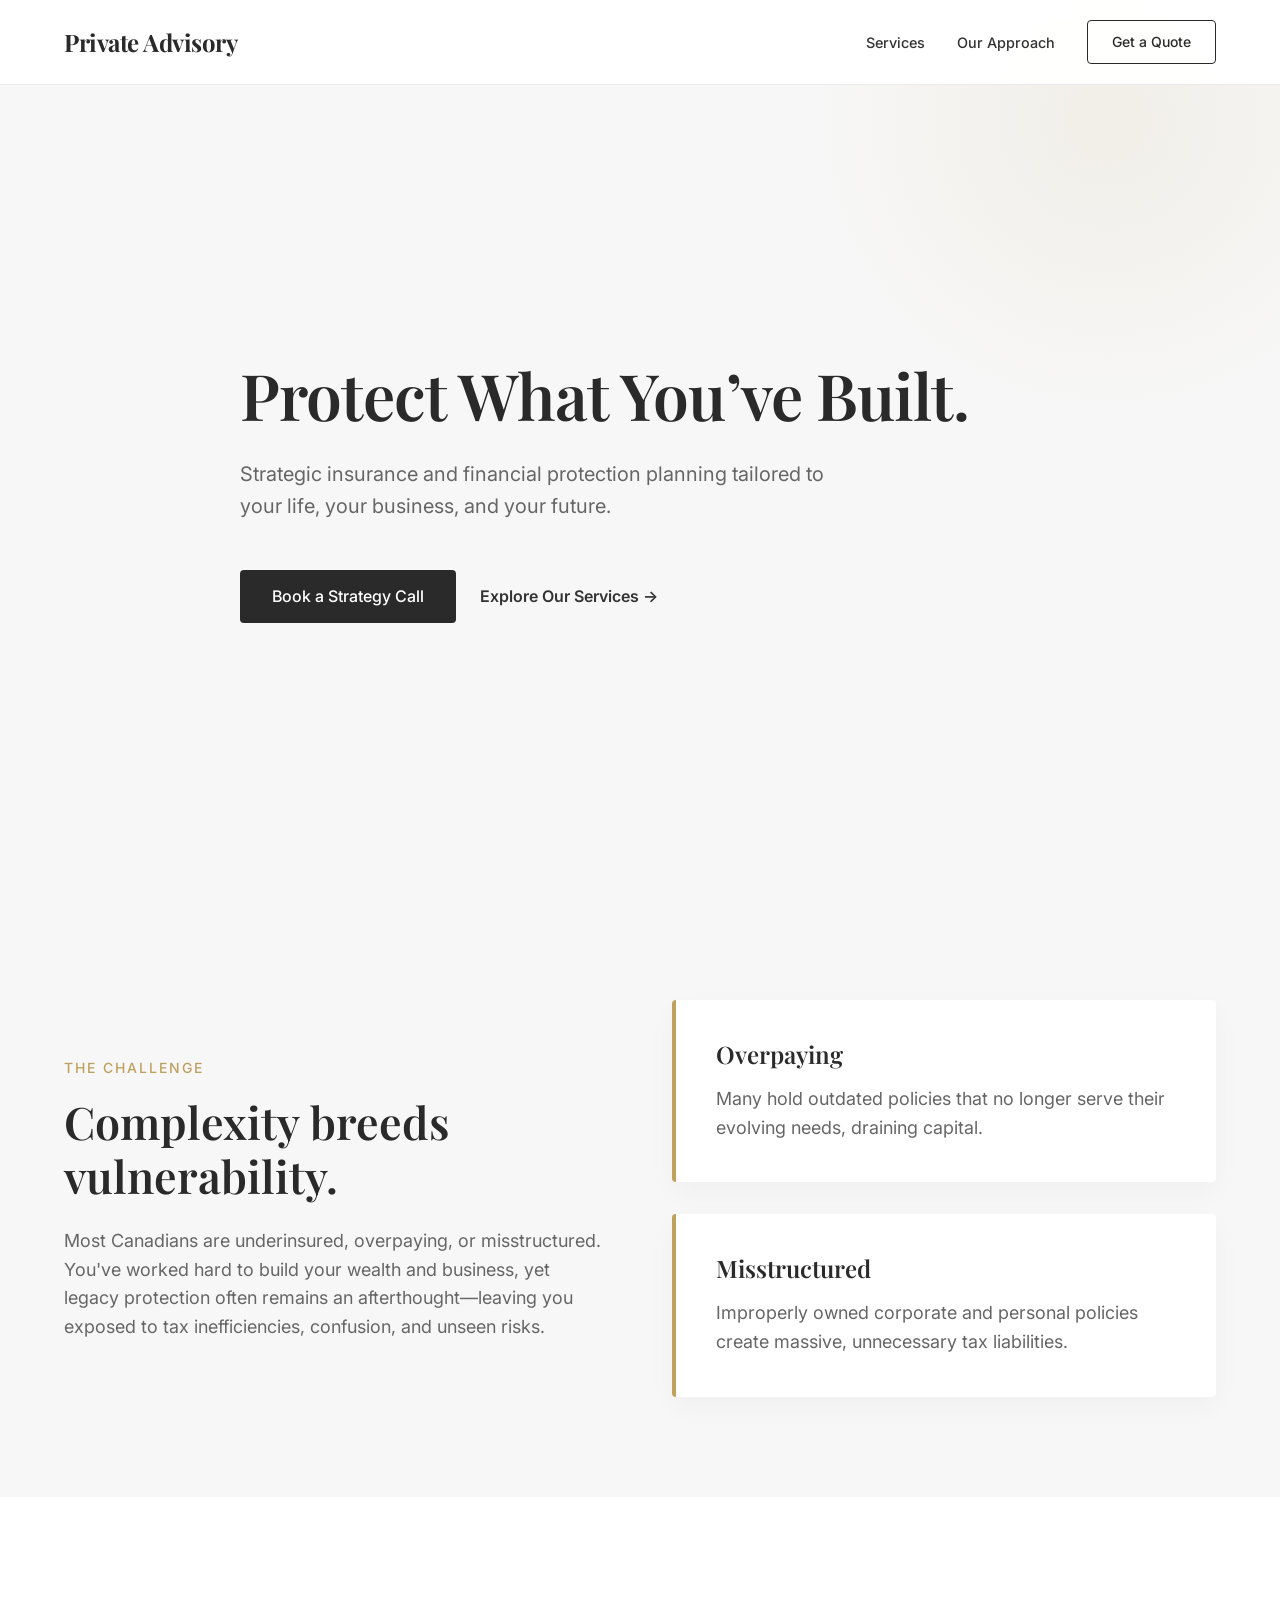
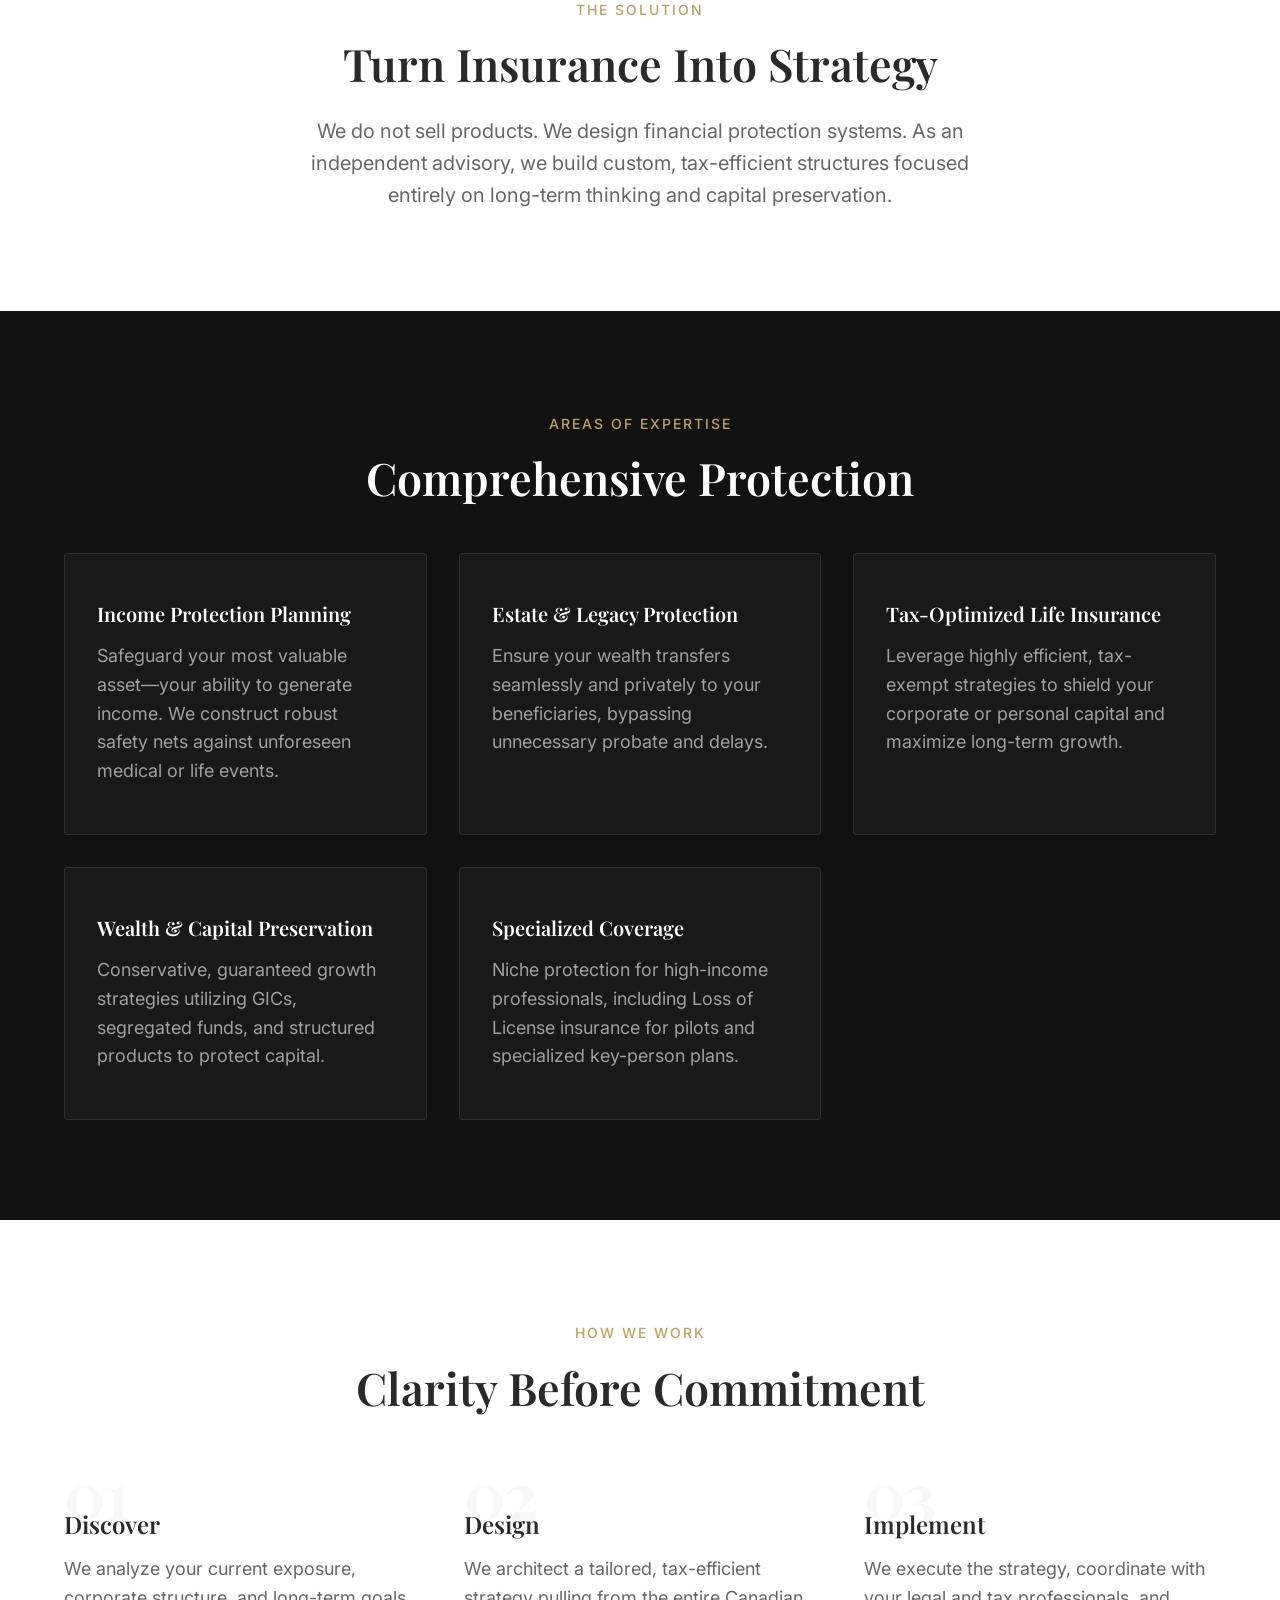
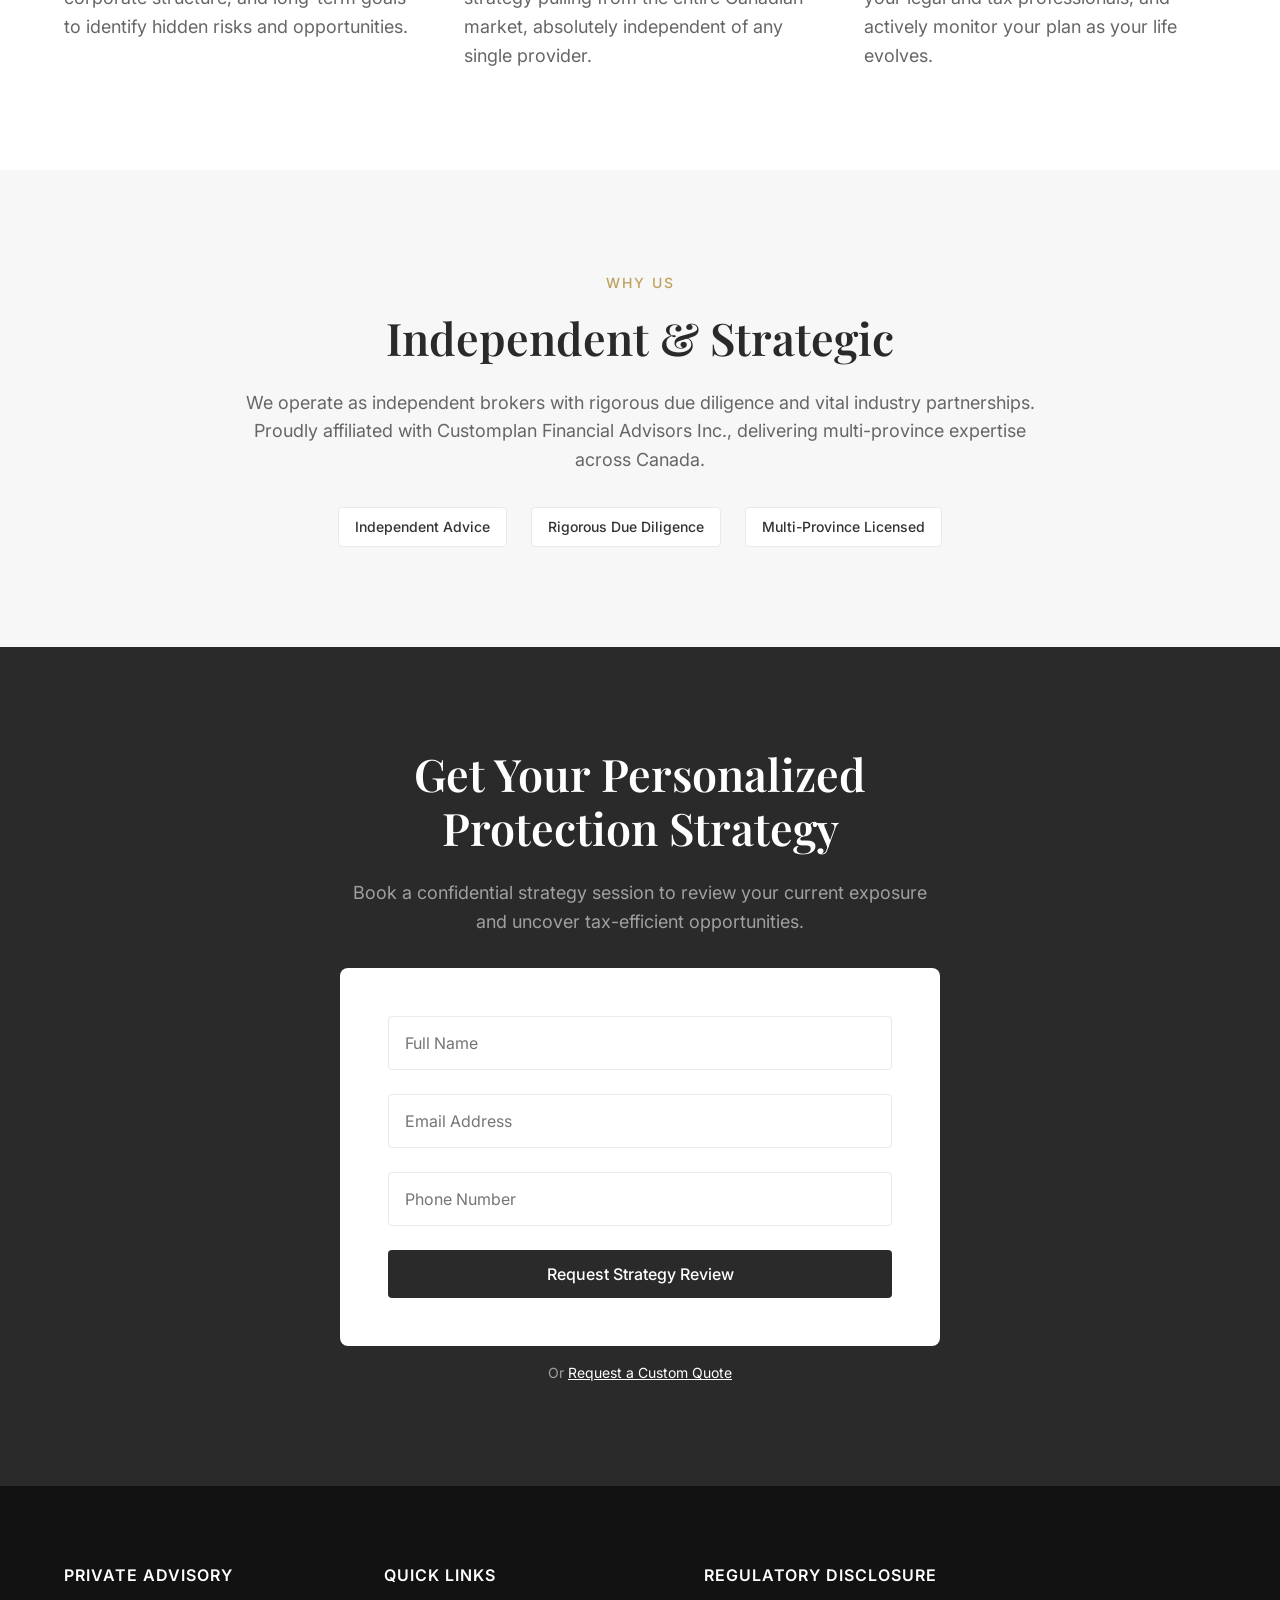
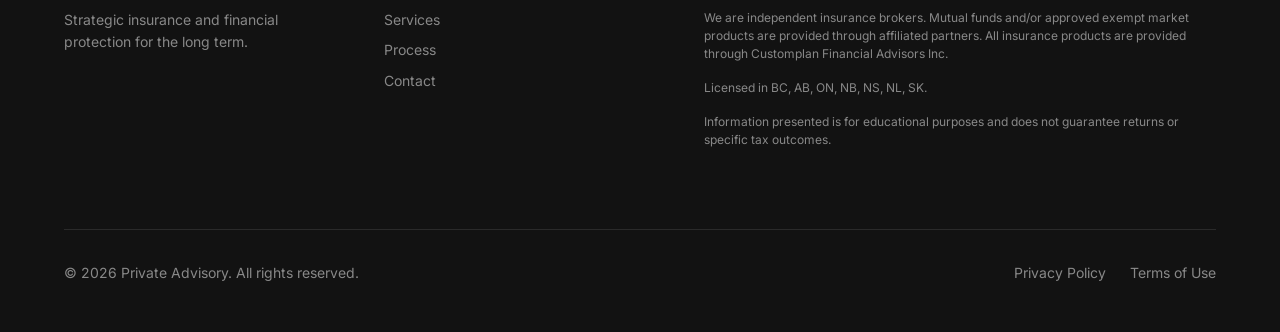
==== index.html @ 031b2511 "Initial commit" ====
<!DOCTYPE html>
<html lang="en">
<head>
    <meta charset="UTF-8">
    <meta name="viewport" content="width=device-width, initial-scale=1.0">
    <title>Strategic Wealth Protection | Protect What You've Built</title>
    <meta name="description" content="Strategic insurance and financial protection planning tailored to your life, your business, and your future in Canada.">
    <link rel="preconnect" href="https://fonts.googleapis.com">
    <link rel="preconnect" href="https://fonts.gstatic.com" crossorigin>
    <link href="https://fonts.googleapis.com/css2?family=Inter:wght@300;400;500;600&family=Playfair+Display:ital,wght@0,400;0,600;0,700;1,400&display=swap" rel="stylesheet">
    <link rel="stylesheet" href="css/style.css">
</head>
<body>
    <header class="navbar">
        <div class="container nav-content">
            <div class="logo">Private Advisory</div>
            <nav class="nav-links">
                <a href="#services">Services</a>
                <a href="#process">Our Approach</a>
                <a href="#contact" class="btn btn-outline btn-small">Get a Quote</a>
            </nav>
        </div>
    </header>

    <!-- 1. HERO SECTION -->
    <section class="hero">
        <div class="container hero-content">
            <h1 class="hero-title fade-up">Protect What You’ve Built.</h1>
            <p class="hero-subtitle fade-up delay-1">Strategic insurance and financial protection planning tailored to your life, your business, and your future.</p>
            <div class="hero-actions fade-up delay-2">
                <a href="#contact" class="btn btn-primary">Book a Strategy Call</a>
                <a href="#services" class="btn btn-text">Explore Our Services &rarr;</a>
            </div>
        </div>
        <div class="hero-overlay"></div>
    </section>

    <!-- 2. PROBLEM SECTION -->
    <section class="problem bg-light section-padding" id="problem">
        <div class="container">
            <div class="problem-grid">
                <div class="problem-text">
                    <span class="eyebrow">The Challenge</span>
                    <h2>Complexity breeds vulnerability.</h2>
                    <p>Most Canadians are underinsured, overpaying, or misstructured. You've worked hard to build your wealth and business, yet legacy protection often remains an afterthought—leaving you exposed to tax inefficiencies, confusion, and unseen risks.</p>
                </div>
                <div class="problem-stats fade-up">
                    <div class="stat-card">
                        <h3>Overpaying</h3>
                        <p>Many hold outdated policies that no longer serve their evolving needs, draining capital.</p>
                    </div>
                    <div class="stat-card">
                        <h3>Misstructured</h3>
                        <p>Improperly owned corporate and personal policies create massive, unnecessary tax liabilities.</p>
                    </div>
                </div>
            </div>
        </div>
    </section>

    <!-- 3. SOLUTION SECTION -->
    <section class="solution section-padding" id="solution">
        <div class="container text-center">
            <span class="eyebrow">The Solution</span>
            <h2 class="section-title">Turn Insurance Into Strategy</h2>
            <p class="section-desc mx-auto">We do not sell products. We design financial protection systems. As an independent advisory, we build custom, tax-efficient structures focused entirely on long-term thinking and capital preservation.</p>
        </div>
    </section>

    <!-- 4. SERVICES SECTION -->
    <section class="services bg-dark section-padding" id="services">
        <div class="container">
            <div class="text-center mb-5">
                <span class="eyebrow text-gold">Areas of Expertise</span>
                <h2 class="text-white">Comprehensive Protection</h2>
            </div>
            <div class="service-cards">
                <div class="card fade-up">
                    <h3>Income Protection Planning</h3>
                    <p>Safeguard your most valuable asset—your ability to generate income. We construct robust safety nets against unforeseen medical or life events.</p>
                </div>
                <div class="card fade-up delay-1">
                    <h3>Estate & Legacy Protection</h3>
                    <p>Ensure your wealth transfers seamlessly and privately to your beneficiaries, bypassing unnecessary probate and delays.</p>
                </div>
                <div class="card fade-up delay-2">
                    <h3>Tax-Optimized Life Insurance</h3>
                    <p>Leverage highly efficient, tax-exempt strategies to shield your corporate or personal capital and maximize long-term growth.</p>
                </div>
                <div class="card fade-up">
                    <h3>Wealth & Capital Preservation</h3>
                    <p>Conservative, guaranteed growth strategies utilizing GICs, segregated funds, and structured products to protect capital.</p>
                </div>
                <div class="card fade-up delay-1">
                    <h3>Specialized Coverage</h3>
                    <p>Niche protection for high-income professionals, including Loss of License insurance for pilots and specialized key-person plans.</p>
                </div>
            </div>
        </div>
    </section>

    <!-- 5. PROCESS SECTION -->
    <section class="process section-padding" id="process">
        <div class="container">
            <div class="text-center mb-5">
                <span class="eyebrow">How We Work</span>
                <h2>Clarity Before Commitment</h2>
            </div>
            <div class="process-steps">
                <div class="step">
                    <div class="step-num">01</div>
                    <h3>Discover</h3>
                    <p>We analyze your current exposure, corporate structure, and long-term goals to identify hidden risks and opportunities.</p>
                </div>
                <div class="step">
                    <div class="step-num">02</div>
                    <h3>Design</h3>
                    <p>We architect a tailored, tax-efficient strategy pulling from the entire Canadian market, absolutely independent of any single provider.</p>
                </div>
                <div class="step">
                    <div class="step-num">03</div>
                    <h3>Implement</h3>
                    <p>We execute the strategy, coordinate with your legal and tax professionals, and actively monitor your plan as your life evolves.</p>
                </div>
            </div>
        </div>
    </section>

    <!-- 6. TRUST SECTION -->
    <section class="trust bg-light section-padding">
        <div class="container text-center">
            <span class="eyebrow">Why Us</span>
            <h2>Independent & Strategic</h2>
            <p class="trust-desc mx-auto">We operate as independent brokers with rigorous due diligence and vital industry partnerships. Proudly affiliated with Customplan Financial Advisors Inc., delivering multi-province expertise across Canada.</p>
            <div class="trust-badges mt-4">
                <div class="badge">Independent Advice</div>
                <div class="badge">Rigorous Due Diligence</div>
                <div class="badge">Multi-Province Licensed</div>
            </div>
        </div>
    </section>

    <!-- 7. CTA SECTION -->
    <section class="cta section-padding" id="contact">
        <div class="container cta-container fade-up">
            <h2>Get Your Personalized Protection Strategy</h2>
            <p>Book a confidential strategy session to review your current exposure and uncover tax-efficient opportunities.</p>
            <form class="contact-form mt-4" onsubmit="event.preventDefault(); alert('Thank you for reaching out. We will connect with you shortly.');">
                <div class="form-group">
                    <input type="text" placeholder="Full Name" required>
                </div>
                <div class="form-group">
                    <input type="email" placeholder="Email Address" required>
                </div>
                <div class="form-group">
                    <input type="tel" placeholder="Phone Number" required>
                </div>
                <button type="submit" class="btn btn-primary btn-block">Request Strategy Review</button>
            </form>
            <p class="small text-center mt-3">Or <a href="#quote" style="color: white; text-decoration: underline;">Request a Custom Quote</a></p>
        </div>
    </section>

    <!-- 8. FOOTER -->
    <footer class="footer">
        <div class="container">
            <div class="footer-grid">
                <div class="footer-col">
                    <h4>Private Advisory</h4>
                    <p>Strategic insurance and financial protection for the long term.</p>
                </div>
                <div class="footer-col">
                    <h4>Quick Links</h4>
                    <a href="#services">Services</a>
                    <a href="#process">Process</a>
                    <a href="#contact">Contact</a>
                </div>
                <div class="footer-col compliance-col">
                    <h4>Regulatory Disclosure</h4>
                    <p>We are independent insurance brokers. Mutual funds and/or approved exempt market products are provided through affiliated partners. All insurance products are provided through Customplan Financial Advisors Inc.</p>
                    <p>Licensed in BC, AB, ON, NB, NS, NL, SK.</p>
                    <p>Information presented is for educational purposes and does not guarantee returns or specific tax outcomes.</p>
                </div>
            </div>
            <div class="footer-bottom">
                <p>&copy; 2026 Private Advisory. All rights reserved.</p>
                <div class="footer-links">
                    <a href="#">Privacy Policy</a>
                    <a href="#">Terms of Use</a>
                </div>
            </div>
        </div>
    </footer>

    <script src="js/script.js"></script>
</body>
</html>
---- css/style.css ----
/* CORE VARIABLES (PREMIUM NEUTRAL PALETTE) */
:root {
    --color-bg: #FFFFFF;
    --color-bg-light: #F7F7F7;
    --color-bg-dark: #121212;
    --color-text: #333333;
    --color-text-light: #666666;
    --color-white: #FFFFFF;
    
    /* Accents */
    --color-accent: #BFA15F; /* Subtle Gold */
    --color-accent-dark: #9c8046;
    --color-charcoal: #2A2A2A;
    
    /* Typography */
    --font-heading: 'Playfair Display', serif;
    --font-body: 'Inter', sans-serif;
    
    /* Spacing & Utilities */
    --section-padding: 100px 0;
    --transition: all 0.4s cubic-bezier(0.25, 1, 0.5, 1);
}

* {
    margin: 0;
    padding: 0;
    box-sizing: border-box;
}

html {
    scroll-behavior: smooth;
}

body {
    font-family: var(--font-body);
    color: var(--color-text);
    background-color: var(--color-bg);
    line-height: 1.6;
    -webkit-font-smoothing: antialiased;
}

/* TYPOGRAPHY */
h1, h2, h3, h4 {
    font-family: var(--font-heading);
    color: var(--color-charcoal);
    font-weight: 600;
    line-height: 1.2;
}

h1 { font-size: 4rem; }
h2 { font-size: 2.8rem; margin-bottom: 1.5rem; }
h3 { font-size: 1.5rem; margin-bottom: 1rem; }
p { font-size: 1.125rem; color: var(--color-text-light); }

.eyebrow {
    display: inline-block;
    font-family: var(--font-body);
    font-size: 0.875rem;
    text-transform: uppercase;
    letter-spacing: 2px;
    font-weight: 500;
    color: var(--color-accent);
    margin-bottom: 1rem;
}

.text-center { text-align: center; }
.mx-auto { margin-left: auto; margin-right: auto; }
.mb-5 { margin-bottom: 3rem; }
.mt-4 { margin-top: 2rem; }
.mt-3 { margin-top: 1rem; }
.text-gold { color: var(--color-accent) !important; }
.text-white { color: var(--color-white) !important; }
.small { font-size: 0.875rem; }

/* LAYOUT */
.container {
    width: 90%;
    max-width: 1200px;
    margin: 0 auto;
}

.section-padding {
    padding: var(--section-padding);
}

.bg-light { background-color: var(--color-bg-light); }
.bg-dark { background-color: var(--color-bg-dark); }
.bg-dark p { color: #A0A0A0; }

/* BUTTONS */
.btn {
    display: inline-block;
    padding: 14px 32px;
    font-family: var(--font-body);
    font-weight: 500;
    font-size: 1rem;
    text-decoration: none;
    transition: var(--transition);
    cursor: pointer;
    border: none;
    border-radius: 4px;
}

.btn-primary {
    background-color: var(--color-charcoal);
    color: var(--color-white);
}

.btn-primary:hover {
    background-color: var(--color-accent);
    color: var(--color-white);
    transform: translateY(-2px);
    box-shadow: 0 10px 20px rgba(0,0,0,0.1);
}

.btn-outline {
    border: 1px solid var(--color-charcoal);
    color: var(--color-charcoal);
    background: transparent;
}

.btn-outline:hover {
    background: var(--color-charcoal);
    color: var(--color-white);
}

.btn-small {
    padding: 10px 24px;
    font-size: 0.875rem;
}

.btn-text {
    background: transparent;
    color: var(--color-text);
    padding: 14px 0;
    font-weight: 600;
}

.btn-text:hover {
    color: var(--color-accent);
}

.btn-block {
    display: block;
    width: 100%;
}

/* NAVBAR */
.navbar {
    position: fixed;
    top: 0;
    width: 100%;
    background: rgba(255, 255, 255, 0.95);
    backdrop-filter: blur(10px);
    padding: 20px 0;
    z-index: 1000;
    border-bottom: 1px solid #EAEAEA;
    transition: var(--transition);
}

.nav-content {
    display: flex;
    justify-content: space-between;
    align-items: center;
}

.logo {
    font-family: var(--font-heading);
    font-size: 1.5rem;
    font-weight: 700;
    color: var(--color-charcoal);
    letter-spacing: -0.5px;
}

.nav-links {
    display: flex;
    align-items: center;
    gap: 2rem;
}

.nav-links a:not(.btn) {
    text-decoration: none;
    color: var(--color-text);
    font-weight: 500;
    font-size: 0.9rem;
    transition: color 0.3s;
}

.nav-links a:not(.btn):hover {
    color: var(--color-accent);
}

/* HERO */
.hero {
    min-height: 100vh;
    display: flex;
    align-items: center;
    background-color: var(--color-bg-light);
    position: relative;
    padding-top: 80px;
    overflow: hidden;
}

.hero-content {
    position: relative;
    z-index: 2;
    max-width: 800px;
}

.hero-title {
    margin-bottom: 1.5rem;
    letter-spacing: -1px;
}

.hero-subtitle {
    font-size: 1.25rem;
    margin-bottom: 3rem;
    max-width: 600px;
}

.hero-actions {
    display: flex;
    gap: 1.5rem;
    align-items: center;
}

.hero::after {
    content: '';
    position: absolute;
    top: -20%;
    right: -10%;
    width: 600px;
    height: 600px;
    background: radial-gradient(circle, rgba(191,161,95,0.1) 0%, rgba(255,255,255,0) 70%);
    border-radius: 50%;
    z-index: 1;
}

/* PROBLEM */
.problem-grid {
    display: grid;
    grid-template-columns: 1fr 1fr;
    gap: 4rem;
    align-items: center;
}

.stat-card {
    background: var(--color-white);
    padding: 2.5rem;
    border-radius: 4px;
    margin-bottom: 2rem;
    box-shadow: 0 10px 30px rgba(0,0,0,0.03);
    border-left: 4px solid var(--color-accent);
}

.stat-card:last-child { margin-bottom: 0; }

/* SOLUTION */
.section-desc {
    font-size: 1.25rem;
    max-width: 700px;
}

/* SERVICES */
.service-cards {
    display: grid;
    grid-template-columns: repeat(auto-fit, minmax(300px, 1fr));
    gap: 2rem;
}

.card {
    background: rgba(255, 255, 255, 0.03);
    border: 1px solid rgba(255, 255, 255, 0.1);
    padding: 3rem 2rem;
    border-radius: 4px;
    transition: var(--transition);
}

.card:hover {
    transform: translateY(-5px);
    background: rgba(255, 255, 255, 0.05);
    border-color: var(--color-accent);
}

.card h3 {
    color: var(--color-white);
    font-size: 1.25rem;
}

/* PROCESS */
.process-steps {
    display: grid;
    grid-template-columns: repeat(3, 1fr);
    gap: 3rem;
}

.step-num {
    font-family: var(--font-heading);
    font-size: 4rem;
    color: var(--color-bg-light);
    line-height: 1;
    margin-bottom: 1rem;
    font-weight: 700;
}

.step h3 {
    margin-top: -2rem;
    position: relative;
    z-index: 2;
}

/* TRUST */
.trust-desc {
    max-width: 800px;
}
.trust-badges {
    display: flex;
    justify-content: center;
    gap: 1.5rem;
    flex-wrap: wrap;
}
.badge {
    padding: 8px 16px;
    background: var(--color-white);
    border: 1px solid #EAEAEA;
    border-radius: 4px;
    font-size: 0.875rem;
    font-weight: 500;
}

/* CTA */
.cta {
    background-color: var(--color-charcoal);
    color: var(--color-white);
}

.cta-container {
    max-width: 600px;
    text-align: center;
}

.cta h2 { color: var(--color-white); }
.cta p { color: #A0A0A0; }

.contact-form {
    background: var(--color-white);
    padding: 3rem;
    border-radius: 8px;
    text-align: left;
}

.form-group {
    margin-bottom: 1.5rem;
}

.form-group input {
    width: 100%;
    padding: 16px;
    border: 1px solid #EAEAEA;
    border-radius: 4px;
    font-family: var(--font-body);
    font-size: 1rem;
    transition: var(--transition);
}

.form-group input:focus {
    outline: none;
    border-color: var(--color-accent);
}

/* FOOTER */
.footer {
    background-color: var(--color-bg-dark);
    padding: 80px 0 40px;
    color: var(--color-white);
    border-top: 1px solid rgba(255,255,255,0.1);
}

.footer-grid {
    display: grid;
    grid-template-columns: 1fr 1fr 2fr;
    gap: 4rem;
    margin-bottom: 4rem;
}

.footer h4 {
    color: var(--color-white);
    font-family: var(--font-body);
    font-size: 1rem;
    margin-bottom: 1.5rem;
    letter-spacing: 1px;
    text-transform: uppercase;
}

.footer p, .footer a {
    color: #888;
    font-size: 0.875rem;
    text-decoration: none;
    display: block;
    margin-bottom: 0.5rem;
}

.footer a:hover {
    color: var(--color-accent);
}

.compliance-col p {
    font-size: 0.75rem;
    line-height: 1.5;
    margin-bottom: 1rem;
}

.footer-bottom {
    display: flex;
    justify-content: space-between;
    align-items: center;
    border-top: 1px solid rgba(255,255,255,0.1);
    padding-top: 2rem;
}

.footer-links {
    display: flex;
    gap: 1.5rem;
}

/* ANIMATIONS */
.fade-up {
    opacity: 0;
    transform: translateY(30px);
    transition: opacity 0.8s ease, transform 0.8s ease;
}

.fade-up.visible {
    opacity: 1;
    transform: translateY(0);
}

.delay-1 { transition-delay: 0.2s; }
.delay-2 { transition-delay: 0.4s; }

/* RESPONSIVE */
@media (max-width: 900px) {
    h1 { font-size: 3rem; }
    h2 { font-size: 2.2rem; }
    .problem-grid, .process-steps { grid-template-columns: 1fr; gap: 2rem; }
    .footer-grid { grid-template-columns: 1fr; gap: 2rem; }
    .hero-actions { flex-direction: column; width: 100%; }
    .hero-actions .btn { width: 100%; text-align: center; }
}

@media (max-width: 600px) {
    .nav-links { display: none; }
    .contact-form { padding: 1.5rem; }
    .footer-bottom { flex-direction: column; gap: 1rem; text-align: center; }
}
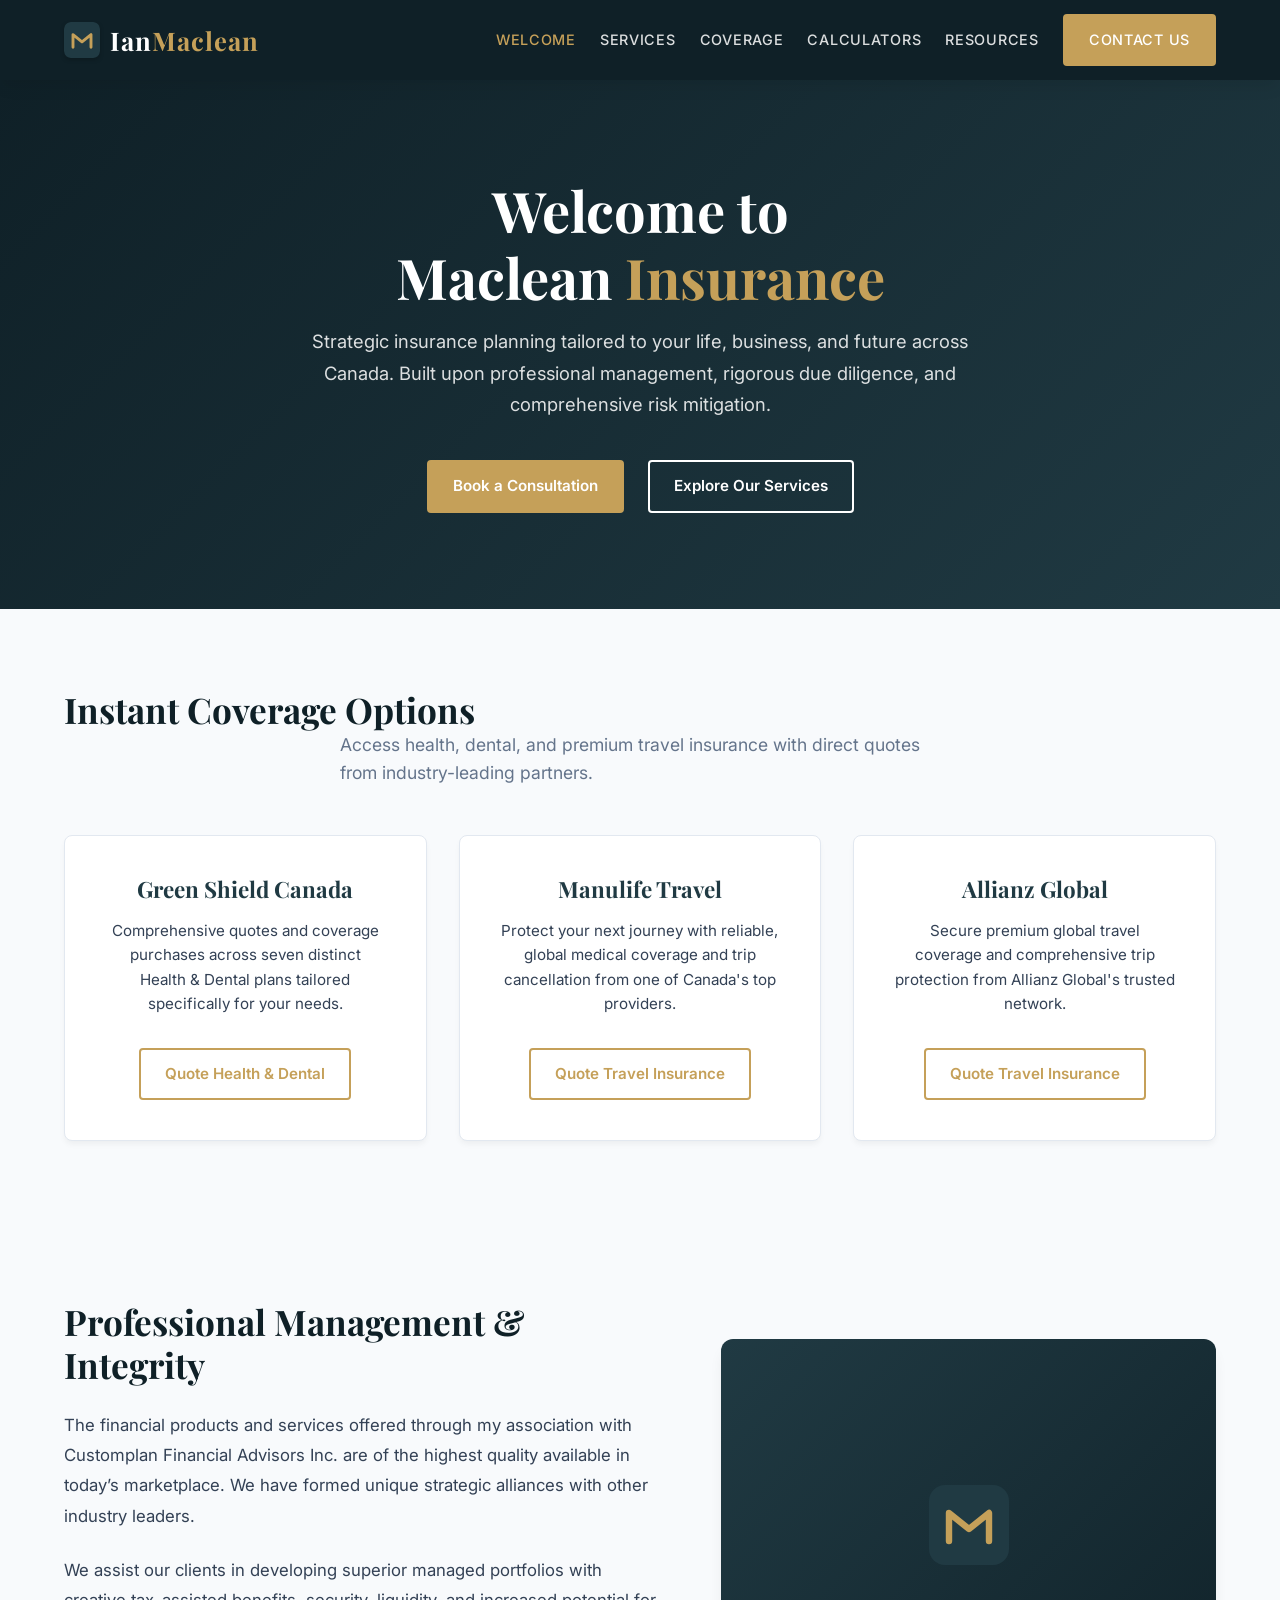
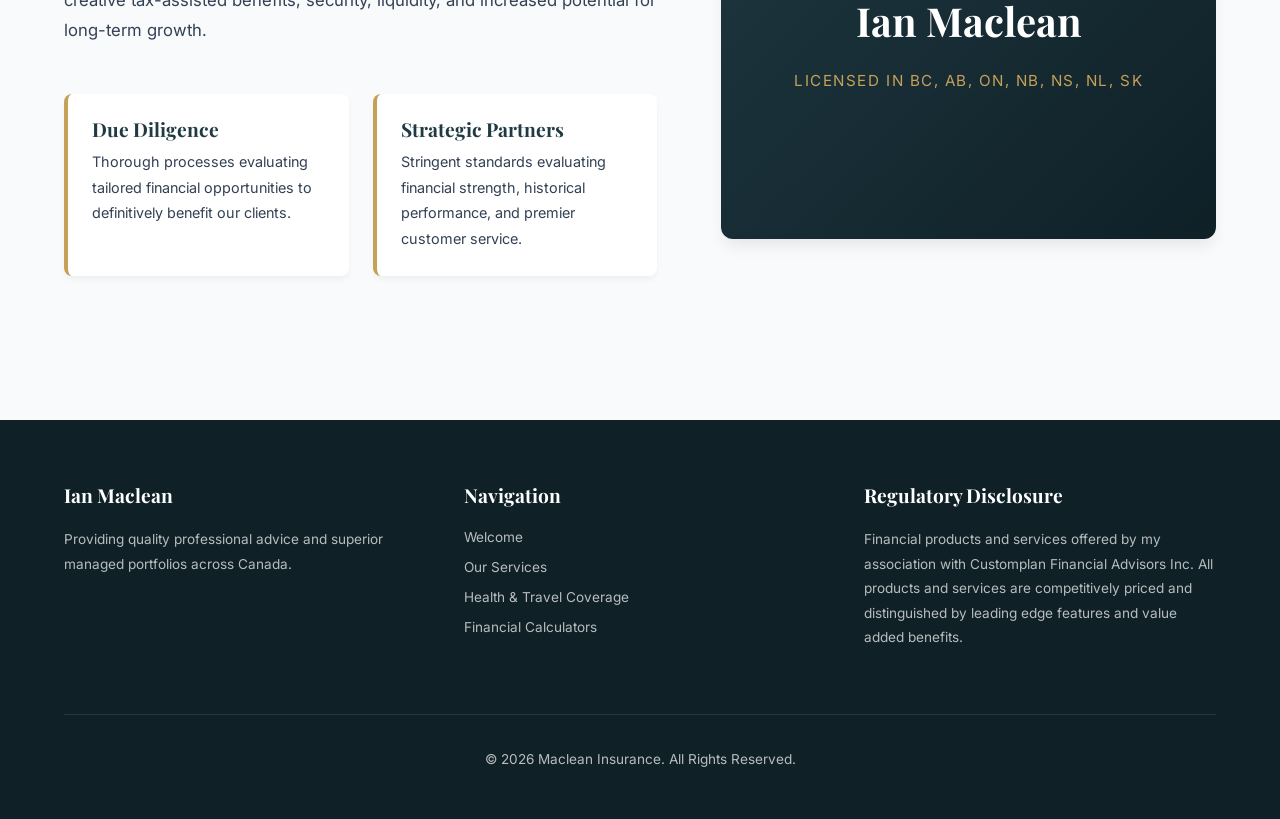
==== commit e730b9b3: "Add professional logo, restructure home page to be welcoming, and feature coverage links" ====
--- a/index.html
+++ b/index.html
@@ -3,195 +3,127 @@
 <head>
     <meta charset="UTF-8">
     <meta name="viewport" content="width=device-width, initial-scale=1.0">
-    <title>Strategic Wealth Protection | Protect What You've Built</title>
-    <meta name="description" content="Strategic insurance and financial protection planning tailored to your life, your business, and your future in Canada.">
-    <link rel="preconnect" href="https://fonts.googleapis.com">
-    <link rel="preconnect" href="https://fonts.gstatic.com" crossorigin>
-    <link href="https://fonts.googleapis.com/css2?family=Inter:wght@300;400;500;600&family=Playfair+Display:ital,wght@0,400;0,600;0,700;1,400&display=swap" rel="stylesheet">
+    <title>Maclean Insurance | Welcome</title>
+    <link href="https://fonts.googleapis.com/css2?family=Inter:wght@300;400;500;600;700&family=Playfair+Display:ital,wght@0,400;0,600;0,700&display=swap" rel="stylesheet">
     <link rel="stylesheet" href="css/style.css">
+    <link rel="stylesheet" href="css/about.css">
 </head>
 <body>
+    <!-- HEADER -->
     <header class="navbar">
         <div class="container nav-content">
-            <div class="logo">Private Advisory</div>
+            <a href="index.html" class="logo">
+                <img src="assets/logo.svg" alt="Maclean Insurance Logo" width="36" height="36">
+                Ian <span>Maclean</span>
+            </a>
             <nav class="nav-links">
-                <a href="#services">Services</a>
-                <a href="#process">Our Approach</a>
-                <a href="#contact" class="btn btn-outline btn-small">Get a Quote</a>
+                <a href="index.html" class="active">Welcome</a>
+                <a href="services.html">Services</a>
+                <a href="coverage.html">Coverage</a>
+                <a href="calculators.html">Calculators</a>
+                <a href="resources.html">Resources</a>
+                <a href="contact.html" class="btn btn-primary" style="color:white;">Contact Us</a>
             </nav>
         </div>
     </header>
 
-    <!-- 1. HERO SECTION -->
-    <section class="hero">
-        <div class="container hero-content">
-            <h1 class="hero-title fade-up">Protect What You’ve Built.</h1>
-            <p class="hero-subtitle fade-up delay-1">Strategic insurance and financial protection planning tailored to your life, your business, and your future.</p>
-            <div class="hero-actions fade-up delay-2">
-                <a href="#contact" class="btn btn-primary">Book a Strategy Call</a>
-                <a href="#services" class="btn btn-text">Explore Our Services &rarr;</a>
+    <!-- WELCOME HERO -->
+    <section class="hero-welcome">
+        <div class="container">
+            <div class="hero-welcome-inner">
+                <h1>Welcome to<br>Maclean <span>Insurance</span></h1>
+                <p>Strategic insurance planning tailored to your life, business, and future across Canada. Built upon professional management, rigorous due diligence, and comprehensive risk mitigation.</p>
+                <div class="hero-welcome-actions">
+                    <a href="contact.html" class="btn btn-primary">Book a Consultation</a>
+                    <a href="services.html" class="btn btn-outline" style="border-color:var(--white); color:var(--white);">Explore Our Services</a>
+                </div>
             </div>
         </div>
-        <div class="hero-overlay"></div>
     </section>
 
-    <!-- 2. PROBLEM SECTION -->
-    <section class="problem bg-light section-padding" id="problem">
+    <!-- QUICK COVERAGE LINKS (Requested) -->
+    <section class="coverage-highlights section-padding">
+        <div class="container text-center">
+            <h2 class="mb-2" style="font-size: 2.2rem; color: var(--primary);">Instant Coverage Options</h2>
+            <p class="mb-4" style="color: var(--text-light); font-size: 1.1rem; max-width: 600px; margin: 0 auto 3rem;">Access health, dental, and premium travel insurance with direct quotes from industry-leading partners.</p>
+            
+            <div class="coverage-grid">
+                <div class="coverage-box">
+                    <h3>Green Shield Canada</h3>
+                    <p>Comprehensive quotes and coverage purchases across seven distinct Health & Dental plans tailored specifically for your needs.</p>
+                    <a href="https://mygscadvantage.ca/Quote/AllProducts?mgaid=7538&oid=1316&aid=N0305" target="_blank" class="btn btn-outline">Quote Health & Dental</a>
+                </div>
+                <div class="coverage-box">
+                    <h3>Manulife Travel</h3>
+                    <p>Protect your next journey with reliable, global medical coverage and trip cancellation from one of Canada's top providers.</p>
+                    <a href="https://www.manulife-travel.ca/dist/home.html?as=wlimf" target="_blank" class="btn btn-outline">Quote Travel Insurance</a>
+                </div>
+                <div class="coverage-box">
+                    <h3>Allianz Global</h3>
+                    <p>Secure premium global travel coverage and comprehensive trip protection from Allianz Global's trusted network.</p>
+                    <a href="https://b2c.advisormax.ca/CPF7" target="_blank" class="btn btn-outline">Quote Travel Insurance</a>
+                </div>
+            </div>
+        </div>
+    </section>
+
+    <!-- ABOUT SUMMARY -->
+    <section class="section-padding bg-light">
         <div class="container">
-            <div class="problem-grid">
-                <div class="problem-text">
-                    <span class="eyebrow">The Challenge</span>
-                    <h2>Complexity breeds vulnerability.</h2>
-                    <p>Most Canadians are underinsured, overpaying, or misstructured. You've worked hard to build your wealth and business, yet legacy protection often remains an afterthought—leaving you exposed to tax inefficiencies, confusion, and unseen risks.</p>
+            <div class="about-grid">
+                <div class="about-text">
+                    <h2>Professional Management & Integrity</h2>
+                    <p>The financial products and services offered through my association with Customplan Financial Advisors Inc. are of the highest quality available in today’s marketplace. We have formed unique strategic alliances with other industry leaders.</p>
+                    <p>We assist our clients in developing superior managed portfolios with creative tax-assisted benefits, security, liquidity, and increased potential for long-term growth.</p>
+                    
+                    <div class="values-grid">
+                        <div class="value-card">
+                            <h3>Due Diligence</h3>
+                            <p>Thorough processes evaluating tailored financial opportunities to definitively benefit our clients.</p>
+                        </div>
+                        <div class="value-card">
+                            <h3>Strategic Partners</h3>
+                            <p>Stringent standards evaluating financial strength, historical performance, and premier customer service.</p>
+                        </div>
+                    </div>
                 </div>
-                <div class="problem-stats fade-up">
-                    <div class="stat-card">
-                        <h3>Overpaying</h3>
-                        <p>Many hold outdated policies that no longer serve their evolving needs, draining capital.</p>
-                    </div>
-                    <div class="stat-card">
-                        <h3>Misstructured</h3>
-                        <p>Improperly owned corporate and personal policies create massive, unnecessary tax liabilities.</p>
+                <div class="about-image">
+                    <div class="img-placeholder">
+                        <img src="assets/logo.svg" alt="M" width="80" style="margin-bottom:1.5rem;">
+                        <span>Ian Maclean</span>
+                        <p>Licensed in BC, AB, ON, NB, NS, NL, SK</p>
                     </div>
                 </div>
             </div>
         </div>
     </section>
 
-    <!-- 3. SOLUTION SECTION -->
-    <section class="solution section-padding" id="solution">
-        <div class="container text-center">
-            <span class="eyebrow">The Solution</span>
-            <h2 class="section-title">Turn Insurance Into Strategy</h2>
-            <p class="section-desc mx-auto">We do not sell products. We design financial protection systems. As an independent advisory, we build custom, tax-efficient structures focused entirely on long-term thinking and capital preservation.</p>
-        </div>
-    </section>
-
-    <!-- 4. SERVICES SECTION -->
-    <section class="services bg-dark section-padding" id="services">
-        <div class="container">
-            <div class="text-center mb-5">
-                <span class="eyebrow text-gold">Areas of Expertise</span>
-                <h2 class="text-white">Comprehensive Protection</h2>
-            </div>
-            <div class="service-cards">
-                <div class="card fade-up">
-                    <h3>Income Protection Planning</h3>
-                    <p>Safeguard your most valuable asset—your ability to generate income. We construct robust safety nets against unforeseen medical or life events.</p>
-                </div>
-                <div class="card fade-up delay-1">
-                    <h3>Estate & Legacy Protection</h3>
-                    <p>Ensure your wealth transfers seamlessly and privately to your beneficiaries, bypassing unnecessary probate and delays.</p>
-                </div>
-                <div class="card fade-up delay-2">
-                    <h3>Tax-Optimized Life Insurance</h3>
-                    <p>Leverage highly efficient, tax-exempt strategies to shield your corporate or personal capital and maximize long-term growth.</p>
-                </div>
-                <div class="card fade-up">
-                    <h3>Wealth & Capital Preservation</h3>
-                    <p>Conservative, guaranteed growth strategies utilizing GICs, segregated funds, and structured products to protect capital.</p>
-                </div>
-                <div class="card fade-up delay-1">
-                    <h3>Specialized Coverage</h3>
-                    <p>Niche protection for high-income professionals, including Loss of License insurance for pilots and specialized key-person plans.</p>
-                </div>
-            </div>
-        </div>
-    </section>
-
-    <!-- 5. PROCESS SECTION -->
-    <section class="process section-padding" id="process">
-        <div class="container">
-            <div class="text-center mb-5">
-                <span class="eyebrow">How We Work</span>
-                <h2>Clarity Before Commitment</h2>
-            </div>
-            <div class="process-steps">
-                <div class="step">
-                    <div class="step-num">01</div>
-                    <h3>Discover</h3>
-                    <p>We analyze your current exposure, corporate structure, and long-term goals to identify hidden risks and opportunities.</p>
-                </div>
-                <div class="step">
-                    <div class="step-num">02</div>
-                    <h3>Design</h3>
-                    <p>We architect a tailored, tax-efficient strategy pulling from the entire Canadian market, absolutely independent of any single provider.</p>
-                </div>
-                <div class="step">
-                    <div class="step-num">03</div>
-                    <h3>Implement</h3>
-                    <p>We execute the strategy, coordinate with your legal and tax professionals, and actively monitor your plan as your life evolves.</p>
-                </div>
-            </div>
-        </div>
-    </section>
-
-    <!-- 6. TRUST SECTION -->
-    <section class="trust bg-light section-padding">
-        <div class="container text-center">
-            <span class="eyebrow">Why Us</span>
-            <h2>Independent & Strategic</h2>
-            <p class="trust-desc mx-auto">We operate as independent brokers with rigorous due diligence and vital industry partnerships. Proudly affiliated with Customplan Financial Advisors Inc., delivering multi-province expertise across Canada.</p>
-            <div class="trust-badges mt-4">
-                <div class="badge">Independent Advice</div>
-                <div class="badge">Rigorous Due Diligence</div>
-                <div class="badge">Multi-Province Licensed</div>
-            </div>
-        </div>
-    </section>
-
-    <!-- 7. CTA SECTION -->
-    <section class="cta section-padding" id="contact">
-        <div class="container cta-container fade-up">
-            <h2>Get Your Personalized Protection Strategy</h2>
-            <p>Book a confidential strategy session to review your current exposure and uncover tax-efficient opportunities.</p>
-            <form class="contact-form mt-4" onsubmit="event.preventDefault(); alert('Thank you for reaching out. We will connect with you shortly.');">
-                <div class="form-group">
-                    <input type="text" placeholder="Full Name" required>
-                </div>
-                <div class="form-group">
-                    <input type="email" placeholder="Email Address" required>
-                </div>
-                <div class="form-group">
-                    <input type="tel" placeholder="Phone Number" required>
-                </div>
-                <button type="submit" class="btn btn-primary btn-block">Request Strategy Review</button>
-            </form>
-            <p class="small text-center mt-3">Or <a href="#quote" style="color: white; text-decoration: underline;">Request a Custom Quote</a></p>
-        </div>
-    </section>
-
-    <!-- 8. FOOTER -->
+    <!-- FOOTER -->
     <footer class="footer">
         <div class="container">
             <div class="footer-grid">
-                <div class="footer-col">
-                    <h4>Private Advisory</h4>
-                    <p>Strategic insurance and financial protection for the long term.</p>
+                <div>
+                    <h4>Ian Maclean</h4>
+                    <p>Providing quality professional advice and superior managed portfolios across Canada.</p>
                 </div>
-                <div class="footer-col">
-                    <h4>Quick Links</h4>
-                    <a href="#services">Services</a>
-                    <a href="#process">Process</a>
-                    <a href="#contact">Contact</a>
+                <div>
+                    <h4>Navigation</h4>
+                    <div class="footer-links">
+                        <a href="index.html">Welcome</a>
+                        <a href="services.html">Our Services</a>
+                        <a href="coverage.html">Health & Travel Coverage</a>
+                        <a href="calculators.html">Financial Calculators</a>
+                    </div>
                 </div>
-                <div class="footer-col compliance-col">
+                <div>
                     <h4>Regulatory Disclosure</h4>
-                    <p>We are independent insurance brokers. Mutual funds and/or approved exempt market products are provided through affiliated partners. All insurance products are provided through Customplan Financial Advisors Inc.</p>
-                    <p>Licensed in BC, AB, ON, NB, NS, NL, SK.</p>
-                    <p>Information presented is for educational purposes and does not guarantee returns or specific tax outcomes.</p>
+                    <p>Financial products and services offered by my association with Customplan Financial Advisors Inc. All products and services are competitively priced and distinguished by leading edge features and value added benefits.</p>
                 </div>
             </div>
             <div class="footer-bottom">
-                <p>&copy; 2026 Private Advisory. All rights reserved.</p>
-                <div class="footer-links">
-                    <a href="#">Privacy Policy</a>
-                    <a href="#">Terms of Use</a>
-                </div>
+                <p>&copy; 2026 Maclean Insurance. All Rights Reserved.</p>
             </div>
         </div>
     </footer>
-
-    <script src="js/script.js"></script>
 </body>
 </html>
--- a/css/style.css
+++ b/css/style.css
@@ -1,455 +1,87 @@
-/* CORE VARIABLES (PREMIUM NEUTRAL PALETTE) */
+/* GLOBAL STYLES - MACLEAN INSURANCE */
 :root {
-    --color-bg: #FFFFFF;
-    --color-bg-light: #F7F7F7;
-    --color-bg-dark: #121212;
-    --color-text: #333333;
-    --color-text-light: #666666;
-    --color-white: #FFFFFF;
+    --primary: #0F2027; /* Deep Navy Blue */
+    --primary-light: #203A43;
+    --accent: #2C5364; /* Soft Steel Blue */
+    --gold: #C5A059; /* Elegant Gold Accent */
+    --gold-hover: #A88645;
+    --text-main: #334155;
+    --text-light: #64748B;
+    --bg-light: #F8FAFC;
+    --white: #FFFFFF;
+    --border: #E2E8F0;
     
-    /* Accents */
-    --color-accent: #BFA15F; /* Subtle Gold */
-    --color-accent-dark: #9c8046;
-    --color-charcoal: #2A2A2A;
-    
-    /* Typography */
-    --font-heading: 'Playfair Display', serif;
+    --font-head: 'Playfair Display', serif;
     --font-body: 'Inter', sans-serif;
     
-    /* Spacing & Utilities */
-    --section-padding: 100px 0;
-    --transition: all 0.4s cubic-bezier(0.25, 1, 0.5, 1);
+    --radius-sm: 4px;
+    --radius-md: 8px;
+    --radius-lg: 12px;
+    --transition: 0.3s ease;
+    --shadow-sm: 0 4px 6px -1px rgba(0, 0, 0, 0.05);
+    --shadow-md: 0 10px 15px -3px rgba(0, 0, 0, 0.08);
 }
 
-* {
-    margin: 0;
-    padding: 0;
-    box-sizing: border-box;
-}
-
-html {
-    scroll-behavior: smooth;
-}
-
+* { margin: 0; padding: 0; box-sizing: border-box; }
 body {
     font-family: var(--font-body);
-    color: var(--color-text);
-    background-color: var(--color-bg);
+    color: var(--text-main);
+    background: var(--bg-light);
     line-height: 1.6;
     -webkit-font-smoothing: antialiased;
 }
 
-/* TYPOGRAPHY */
-h1, h2, h3, h4 {
-    font-family: var(--font-heading);
-    color: var(--color-charcoal);
-    font-weight: 600;
-    line-height: 1.2;
-}
+h1, h2, h3, h4, h5, h6 { font-family: var(--font-head); color: var(--primary); font-weight: 700; line-height: 1.2; }
+a { text-decoration: none; color: inherit; transition: color var(--transition); }
+ul { list-style: none; }
 
-h1 { font-size: 4rem; }
-h2 { font-size: 2.8rem; margin-bottom: 1.5rem; }
-h3 { font-size: 1.5rem; margin-bottom: 1rem; }
-p { font-size: 1.125rem; color: var(--color-text-light); }
-
-.eyebrow {
-    display: inline-block;
-    font-family: var(--font-body);
-    font-size: 0.875rem;
-    text-transform: uppercase;
-    letter-spacing: 2px;
-    font-weight: 500;
-    color: var(--color-accent);
-    margin-bottom: 1rem;
-}
-
-.text-center { text-align: center; }
-.mx-auto { margin-left: auto; margin-right: auto; }
-.mb-5 { margin-bottom: 3rem; }
-.mt-4 { margin-top: 2rem; }
-.mt-3 { margin-top: 1rem; }
-.text-gold { color: var(--color-accent) !important; }
-.text-white { color: var(--color-white) !important; }
-.small { font-size: 0.875rem; }
-
-/* LAYOUT */
-.container {
-    width: 90%;
-    max-width: 1200px;
-    margin: 0 auto;
-}
-
-.section-padding {
-    padding: var(--section-padding);
-}
-
-.bg-light { background-color: var(--color-bg-light); }
-.bg-dark { background-color: var(--color-bg-dark); }
-.bg-dark p { color: #A0A0A0; }
-
-/* BUTTONS */
-.btn {
-    display: inline-block;
-    padding: 14px 32px;
-    font-family: var(--font-body);
-    font-weight: 500;
-    font-size: 1rem;
-    text-decoration: none;
-    transition: var(--transition);
-    cursor: pointer;
-    border: none;
-    border-radius: 4px;
-}
-
-.btn-primary {
-    background-color: var(--color-charcoal);
-    color: var(--color-white);
-}
-
-.btn-primary:hover {
-    background-color: var(--color-accent);
-    color: var(--color-white);
-    transform: translateY(-2px);
-    box-shadow: 0 10px 20px rgba(0,0,0,0.1);
-}
-
-.btn-outline {
-    border: 1px solid var(--color-charcoal);
-    color: var(--color-charcoal);
-    background: transparent;
-}
-
-.btn-outline:hover {
-    background: var(--color-charcoal);
-    color: var(--color-white);
-}
-
-.btn-small {
-    padding: 10px 24px;
-    font-size: 0.875rem;
-}
-
-.btn-text {
-    background: transparent;
-    color: var(--color-text);
-    padding: 14px 0;
-    font-weight: 600;
-}
-
-.btn-text:hover {
-    color: var(--color-accent);
-}
-
-.btn-block {
-    display: block;
-    width: 100%;
-}
+.container { width: 100%; max-width: 1200px; margin: 0 auto; padding: 0 1.5rem; }
+.section-padding { padding: 5rem 0; }
 
 /* NAVBAR */
 .navbar {
-    position: fixed;
-    top: 0;
-    width: 100%;
-    background: rgba(255, 255, 255, 0.95);
-    backdrop-filter: blur(10px);
-    padding: 20px 0;
-    z-index: 1000;
-    border-bottom: 1px solid #EAEAEA;
-    transition: var(--transition);
+    background: var(--primary);
+    position: sticky; top: 0; z-index: 1000;
+    box-shadow: var(--shadow-md);
 }
+.nav-content {
+    display: flex; align-items: center; justify-content: space-between;
+    height: 80px;
+}
+.logo { display: flex; align-items: center; font-family: var(--font-head); font-size: 1.6rem; color: var(--white); font-weight: 700; letter-spacing: 1px; }
+.logo img { margin-right: 0.6rem; border-radius: 6px; box-shadow: 0 2px 4px rgba(0,0,0,0.2); }
+.logo span { color: var(--gold); }
+.nav-links { display: flex; gap: 1.5rem; align-items: center; }
+.nav-links a { font-size: 0.9rem; font-weight: 500; color: rgba(255,255,255,0.85); text-transform: uppercase; letter-spacing: 0.05em; }
+.nav-links a:hover, .nav-links a.active { color: var(--gold); }
 
-.nav-content {
-    display: flex;
-    justify-content: space-between;
-    align-items: center;
+/* GLOBAL COMPONENTS */
+.btn {
+    display: inline-flex; align-items: center; justify-content: center;
+    padding: 0.75rem 1.5rem; font-size: 0.95rem; font-weight: 600;
+    border-radius: var(--radius-sm); transition: all var(--transition);
+    cursor: pointer; text-decoration: none; font-family: var(--font-body);
 }
+.btn-primary { background: var(--gold); color: var(--white); border: 2px solid var(--gold); }
+.btn-primary:hover { background: var(--gold-hover); border-color: var(--gold-hover); }
+.btn-outline { background: transparent; color: var(--gold); border: 2px solid var(--gold); }
+.btn-outline:hover { background: var(--gold); color: var(--white); }
 
-.logo {
-    font-family: var(--font-heading);
-    font-size: 1.5rem;
-    font-weight: 700;
-    color: var(--color-charcoal);
-    letter-spacing: -0.5px;
+.page-header {
+    background: var(--primary-light);
+    padding: 4rem 0 3rem;
+    text-align: center;
+    color: var(--white);
 }
-
-.nav-links {
-    display: flex;
-    align-items: center;
-    gap: 2rem;
-}
-
-.nav-links a:not(.btn) {
-    text-decoration: none;
-    color: var(--color-text);
-    font-weight: 500;
-    font-size: 0.9rem;
-    transition: color 0.3s;
-}
-
-.nav-links a:not(.btn):hover {
-    color: var(--color-accent);
-}
-
-/* HERO */
-.hero {
-    min-height: 100vh;
-    display: flex;
-    align-items: center;
-    background-color: var(--color-bg-light);
-    position: relative;
-    padding-top: 80px;
-    overflow: hidden;
-}
-
-.hero-content {
-    position: relative;
-    z-index: 2;
-    max-width: 800px;
-}
-
-.hero-title {
-    margin-bottom: 1.5rem;
-    letter-spacing: -1px;
-}
-
-.hero-subtitle {
-    font-size: 1.25rem;
-    margin-bottom: 3rem;
-    max-width: 600px;
-}
-
-.hero-actions {
-    display: flex;
-    gap: 1.5rem;
-    align-items: center;
-}
-
-.hero::after {
-    content: '';
-    position: absolute;
-    top: -20%;
-    right: -10%;
-    width: 600px;
-    height: 600px;
-    background: radial-gradient(circle, rgba(191,161,95,0.1) 0%, rgba(255,255,255,0) 70%);
-    border-radius: 50%;
-    z-index: 1;
-}
-
-/* PROBLEM */
-.problem-grid {
-    display: grid;
-    grid-template-columns: 1fr 1fr;
-    gap: 4rem;
-    align-items: center;
-}
-
-.stat-card {
-    background: var(--color-white);
-    padding: 2.5rem;
-    border-radius: 4px;
-    margin-bottom: 2rem;
-    box-shadow: 0 10px 30px rgba(0,0,0,0.03);
-    border-left: 4px solid var(--color-accent);
-}
-
-.stat-card:last-child { margin-bottom: 0; }
-
-/* SOLUTION */
-.section-desc {
-    font-size: 1.25rem;
-    max-width: 700px;
-}
-
-/* SERVICES */
-.service-cards {
-    display: grid;
-    grid-template-columns: repeat(auto-fit, minmax(300px, 1fr));
-    gap: 2rem;
-}
-
-.card {
-    background: rgba(255, 255, 255, 0.03);
-    border: 1px solid rgba(255, 255, 255, 0.1);
-    padding: 3rem 2rem;
-    border-radius: 4px;
-    transition: var(--transition);
-}
-
-.card:hover {
-    transform: translateY(-5px);
-    background: rgba(255, 255, 255, 0.05);
-    border-color: var(--color-accent);
-}
-
-.card h3 {
-    color: var(--color-white);
-    font-size: 1.25rem;
-}
-
-/* PROCESS */
-.process-steps {
-    display: grid;
-    grid-template-columns: repeat(3, 1fr);
-    gap: 3rem;
-}
-
-.step-num {
-    font-family: var(--font-heading);
-    font-size: 4rem;
-    color: var(--color-bg-light);
-    line-height: 1;
-    margin-bottom: 1rem;
-    font-weight: 700;
-}
-
-.step h3 {
-    margin-top: -2rem;
-    position: relative;
-    z-index: 2;
-}
-
-/* TRUST */
-.trust-desc {
-    max-width: 800px;
-}
-.trust-badges {
-    display: flex;
-    justify-content: center;
-    gap: 1.5rem;
-    flex-wrap: wrap;
-}
-.badge {
-    padding: 8px 16px;
-    background: var(--color-white);
-    border: 1px solid #EAEAEA;
-    border-radius: 4px;
-    font-size: 0.875rem;
-    font-weight: 500;
-}
-
-/* CTA */
-.cta {
-    background-color: var(--color-charcoal);
-    color: var(--color-white);
-}
-
-.cta-container {
-    max-width: 600px;
-    text-align: center;
-}
-
-.cta h2 { color: var(--color-white); }
-.cta p { color: #A0A0A0; }
-
-.contact-form {
-    background: var(--color-white);
-    padding: 3rem;
-    border-radius: 8px;
-    text-align: left;
-}
-
-.form-group {
-    margin-bottom: 1.5rem;
-}
-
-.form-group input {
-    width: 100%;
-    padding: 16px;
-    border: 1px solid #EAEAEA;
-    border-radius: 4px;
-    font-family: var(--font-body);
-    font-size: 1rem;
-    transition: var(--transition);
-}
-
-.form-group input:focus {
-    outline: none;
-    border-color: var(--color-accent);
-}
+.page-header h1 { color: var(--white); font-size: 3rem; margin-bottom: 0.5rem; }
+.page-header p { color: rgba(255,255,255,0.8); font-size: 1.1rem; max-width: 600px; margin: 0 auto; }
 
 /* FOOTER */
-.footer {
-    background-color: var(--color-bg-dark);
-    padding: 80px 0 40px;
-    color: var(--color-white);
-    border-top: 1px solid rgba(255,255,255,0.1);
-}
-
-.footer-grid {
-    display: grid;
-    grid-template-columns: 1fr 1fr 2fr;
-    gap: 4rem;
-    margin-bottom: 4rem;
-}
-
-.footer h4 {
-    color: var(--color-white);
-    font-family: var(--font-body);
-    font-size: 1rem;
-    margin-bottom: 1.5rem;
-    letter-spacing: 1px;
-    text-transform: uppercase;
-}
-
-.footer p, .footer a {
-    color: #888;
-    font-size: 0.875rem;
-    text-decoration: none;
-    display: block;
-    margin-bottom: 0.5rem;
-}
-
-.footer a:hover {
-    color: var(--color-accent);
-}
-
-.compliance-col p {
-    font-size: 0.75rem;
-    line-height: 1.5;
-    margin-bottom: 1rem;
-}
-
-.footer-bottom {
-    display: flex;
-    justify-content: space-between;
-    align-items: center;
-    border-top: 1px solid rgba(255,255,255,0.1);
-    padding-top: 2rem;
-}
-
-.footer-links {
-    display: flex;
-    gap: 1.5rem;
-}
-
-/* ANIMATIONS */
-.fade-up {
-    opacity: 0;
-    transform: translateY(30px);
-    transition: opacity 0.8s ease, transform 0.8s ease;
-}
-
-.fade-up.visible {
-    opacity: 1;
-    transform: translateY(0);
-}
-
-.delay-1 { transition-delay: 0.2s; }
-.delay-2 { transition-delay: 0.4s; }
-
-/* RESPONSIVE */
-@media (max-width: 900px) {
-    h1 { font-size: 3rem; }
-    h2 { font-size: 2.2rem; }
-    .problem-grid, .process-steps { grid-template-columns: 1fr; gap: 2rem; }
-    .footer-grid { grid-template-columns: 1fr; gap: 2rem; }
-    .hero-actions { flex-direction: column; width: 100%; }
-    .hero-actions .btn { width: 100%; text-align: center; }
-}
-
-@media (max-width: 600px) {
-    .nav-links { display: none; }
-    .contact-form { padding: 1.5rem; }
-    .footer-bottom { flex-direction: column; gap: 1rem; text-align: center; }
-}
+.footer { background: var(--primary); color: rgba(255,255,255,0.7); padding: 4rem 0 2rem; margin-top: 4rem; }
+.footer-grid { display: grid; grid-template-columns: repeat(auto-fit, minmax(250px, 1fr)); gap: 3rem; margin-bottom: 3rem; }
+.footer h4 { color: var(--white); margin-bottom: 1.25rem; font-size: 1.2rem; }
+.footer p { font-size: 0.85rem; line-height: 1.8; margin-bottom: 1rem; }
+.footer-links { display: flex; flex-direction: column; gap: 0.5rem; }
+.footer-links a { color: rgba(255,255,255,0.7); font-size: 0.85rem; }
+.footer-links a:hover { color: var(--gold); }
+.footer-bottom { border-top: 1px solid rgba(255,255,255,0.1); padding-top: 2rem; text-align: center; font-size: 0.8rem; }
--- a/css/about.css
+++ b/css/about.css
@@ -0,0 +1,155 @@
+/* ABOUT US SPECIFIC STYLES */
+
+.about-grid {
+    display: grid;
+    grid-template-columns: 1.2fr 1fr;
+    gap: 4rem;
+    align-items: center;
+}
+
+.about-text h2 {
+    font-size: 2.2rem;
+    margin-bottom: 1.5rem;
+    color: var(--primary);
+}
+
+.about-text p {
+    font-size: 1.05rem;
+    margin-bottom: 1.5rem;
+    line-height: 1.8;
+}
+
+.values-grid {
+    display: grid;
+    grid-template-columns: 1fr 1fr;
+    gap: 1.5rem;
+    margin-top: 3rem;
+}
+
+.value-card {
+    background: var(--white);
+    padding: 1.5rem;
+    border-radius: var(--radius-md);
+    box-shadow: var(--shadow-sm);
+    border-left: 4px solid var(--gold);
+}
+
+.value-card h3 {
+    font-size: 1.2rem;
+    margin-bottom: 0.5rem;
+    color: var(--primary-light);
+}
+
+.value-card p {
+    font-size: 0.9rem;
+    margin-bottom: 0;
+}
+
+.about-image {
+    width: 100%;
+}
+
+.img-placeholder {
+    width: 100%;
+    height: 500px;
+    background: linear-gradient(135deg, var(--primary-light), var(--primary));
+    border-radius: var(--radius-lg);
+    display: flex;
+    flex-direction: column;
+    align-items: center;
+    justify-content: center;
+    color: var(--white);
+    box-shadow: var(--shadow-md);
+}
+
+.img-placeholder span {
+    font-family: var(--font-head);
+    font-size: 2.5rem;
+    font-weight: 700;
+}
+
+.img-placeholder p {
+    margin-top: 1rem;
+    font-size: 0.95rem;
+    color: var(--gold);
+    text-transform: uppercase;
+    letter-spacing: 0.1em;
+}
+
+@media (max-width: 768px) {
+    .about-grid {
+        grid-template-columns: 1fr;
+        gap: 2rem;
+    }
+    .values-grid {
+        grid-template-columns: 1fr;
+    }
+    .img-placeholder {
+        height: 350px;
+    }
+}
+
+/* NEW HERO WELCOME STYES */
+.hero-welcome {
+    background: linear-gradient(135deg, var(--primary), var(--primary-light));
+    padding: 6rem 0;
+    color: var(--white);
+    text-align: center;
+}
+.hero-welcome h1 {
+    font-size: 3.5rem;
+    color: var(--white);
+    margin-bottom: 1rem;
+}
+.hero-welcome span {
+    color: var(--gold);
+}
+.hero-welcome p {
+    font-size: 1.15rem;
+    max-width: 700px;
+    margin: 0 auto 2.5rem;
+    color: rgba(255,255,255,0.85);
+    line-height: 1.7;
+}
+.hero-welcome-actions {
+    display: flex;
+    gap: 1.5rem;
+    justify-content: center;
+}
+
+/* COVERAGE HIGHLIGHTS */
+.coverage-grid {
+    display: grid;
+    grid-template-columns: repeat(auto-fit, minmax(300px, 1fr));
+    gap: 2rem;
+}
+.coverage-box {
+    background: var(--white);
+    border: 1px solid var(--border);
+    border-radius: var(--radius-md);
+    padding: 2.5rem;
+    box-shadow: var(--shadow-sm);
+    text-align: center;
+    transition: var(--transition);
+}
+.coverage-box:hover {
+    box-shadow: var(--shadow-md);
+    transform: translateY(-3px);
+}
+.coverage-box h3 {
+    font-size: 1.4rem;
+    margin-bottom: 1rem;
+    color: var(--primary-light);
+}
+.coverage-box p {
+    color: var(--text-mid);
+    margin-bottom: 2rem;
+    font-size: 0.95rem;
+    line-height: 1.6;
+}
+
+@media (max-width: 768px) {
+    .hero-welcome h1 { font-size: 2.5rem; }
+    .hero-welcome p { font-size: 1rem; }
+    .hero-welcome-actions { flex-direction: column; }
+}
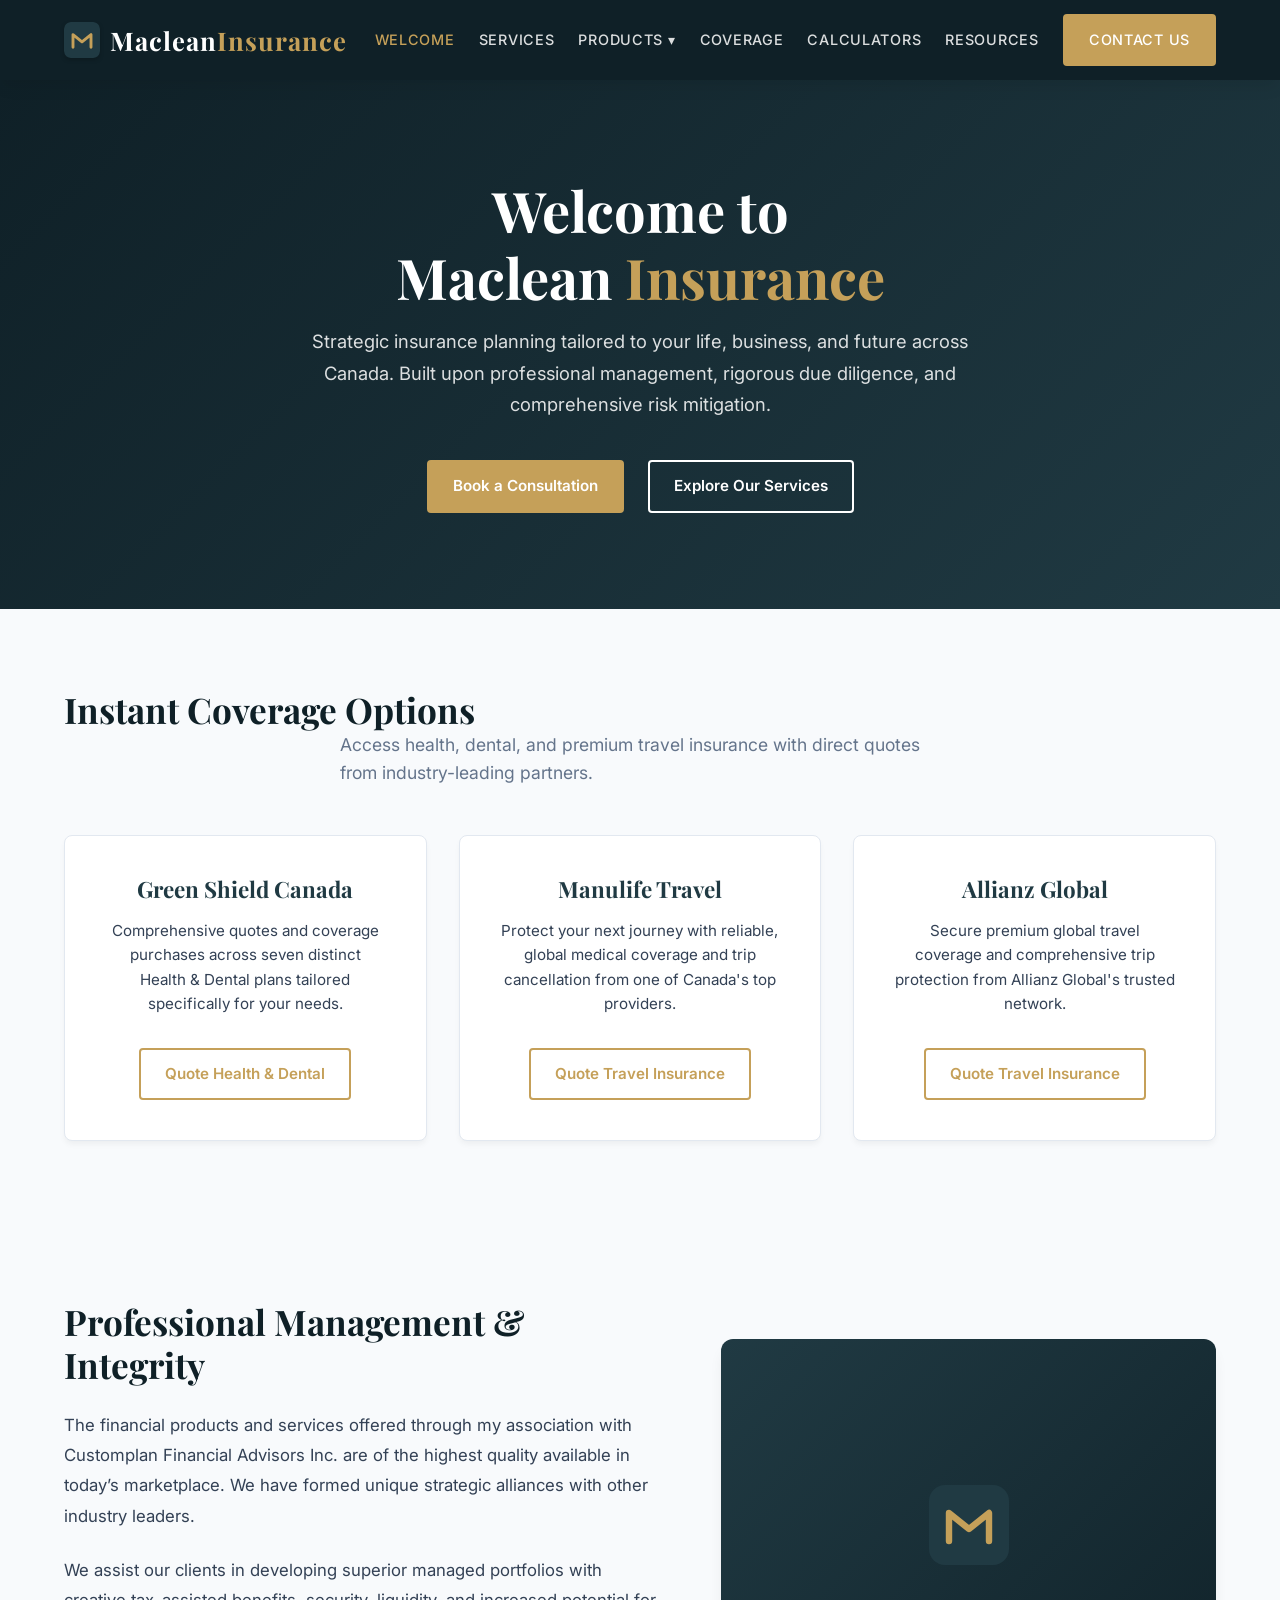
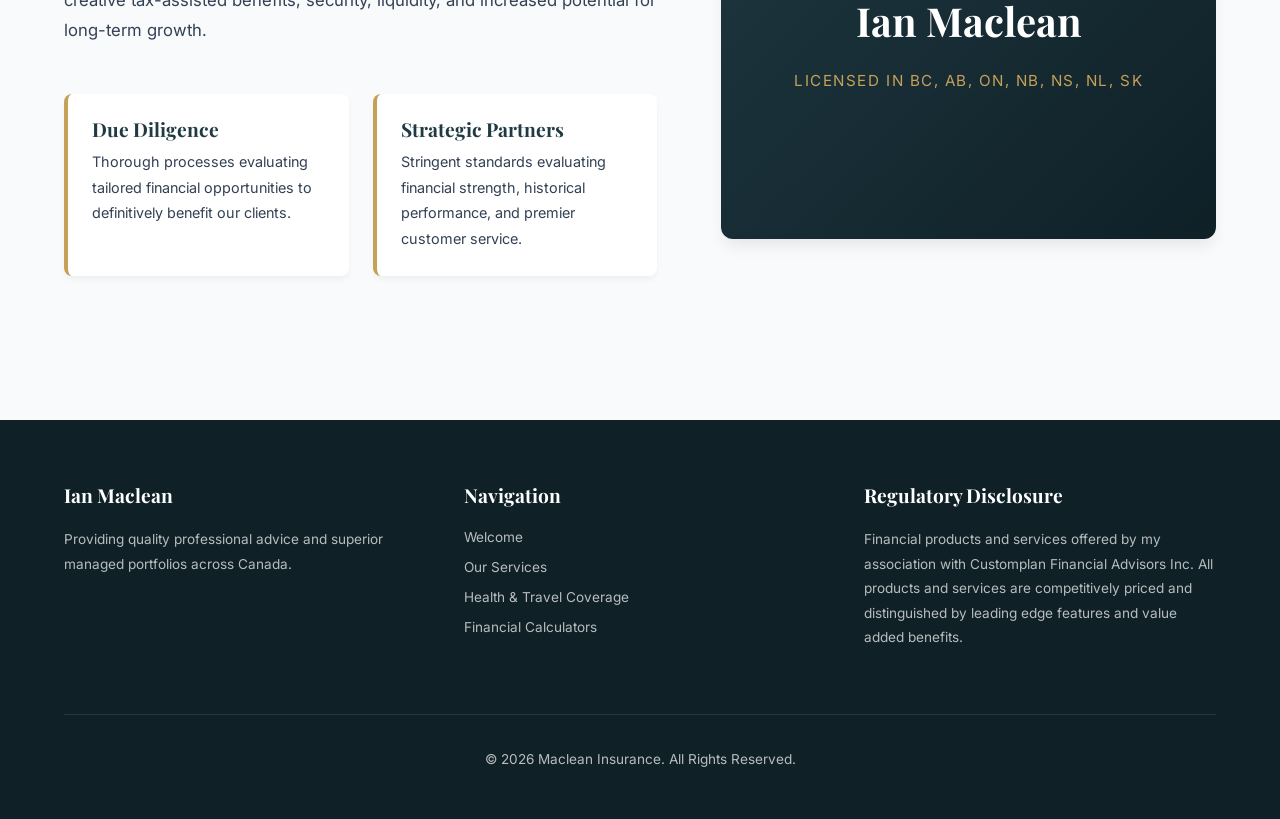
==== commit a0451f5c: "update headers to Maclean Insurance, add dropdown, add favicon" ====
--- a/index.html
+++ b/index.html
@@ -5,6 +5,7 @@
     <meta name="viewport" content="width=device-width, initial-scale=1.0">
     <title>Maclean Insurance | Welcome</title>
     <link href="https://fonts.googleapis.com/css2?family=Inter:wght@300;400;500;600;700&family=Playfair+Display:ital,wght@0,400;0,600;0,700&display=swap" rel="stylesheet">
+    <link rel="icon" type="image/svg+xml" href="assets/logo.svg">
     <link rel="stylesheet" href="css/style.css">
     <link rel="stylesheet" href="css/about.css">
 </head>
@@ -14,11 +15,22 @@
         <div class="container nav-content">
             <a href="index.html" class="logo">
                 <img src="assets/logo.svg" alt="Maclean Insurance Logo" width="36" height="36">
-                Ian <span>Maclean</span>
+                Maclean <span>Insurance</span>
             </a>
             <nav class="nav-links">
                 <a href="index.html" class="active">Welcome</a>
                 <a href="services.html">Services</a>
+                <div class="dropdown">
+                    <a href="#" style="display:flex; align-items:center;">Products &#9662;</a>
+                    <div class="dropdown-menu">
+                        <a href="https://www.macleaninsurance.com/group-plans" target="_blank">Group Plans</a>
+                        <a href="https://www.macleaninsurance.com/tax-deductible-insurance" target="_blank">Tax Deductible Insurance</a>
+                        <a href="https://www.macleaninsurance.com/universal-life" target="_blank">Universal Life</a>
+                        <a href="https://www.macleaninsurance.com/whole-life-insurance" target="_blank">Whole Life Insurance</a>
+                        <a href="https://www.macleaninsurance.com/gic-brokerage" target="_blank">GIC Brokerage</a>
+                        <a href="https://www.macleaninsurance.com/pilots-loss-of-license-insurance" target="_blank">Pilots Loss of License</a>
+                    </div>
+                </div>
                 <a href="coverage.html">Coverage</a>
                 <a href="calculators.html">Calculators</a>
                 <a href="resources.html">Resources</a>
--- a/css/style.css
+++ b/css/style.css
@@ -55,6 +55,21 @@
 .nav-links a { font-size: 0.9rem; font-weight: 500; color: rgba(255,255,255,0.85); text-transform: uppercase; letter-spacing: 0.05em; }
 .nav-links a:hover, .nav-links a.active { color: var(--gold); }
 
+/* Dropdown */
+.dropdown { position: relative; display: inline-block; }
+.dropdown-menu {
+    display: none; position: absolute; top: 100%; left: 0; background: var(--white);
+    box-shadow: var(--shadow-md); border-radius: var(--radius-sm); min-width: 260px; z-index: 100;
+    padding: 0.5rem 0; margin-top: 10px;
+}
+.dropdown:hover .dropdown-menu { display: block; }
+.dropdown-menu a {
+    display: block; padding: 0.75rem 1.25rem; color: var(--text-main); font-size: 0.9rem;
+    border-bottom: 1px solid var(--border); transition: var(--transition);
+}
+.dropdown-menu a:last-child { border-bottom: none; }
+.dropdown-menu a:hover { background: var(--bg-light); color: var(--primary); }
+
 /* GLOBAL COMPONENTS */
 .btn {
     display: inline-flex; align-items: center; justify-content: center;
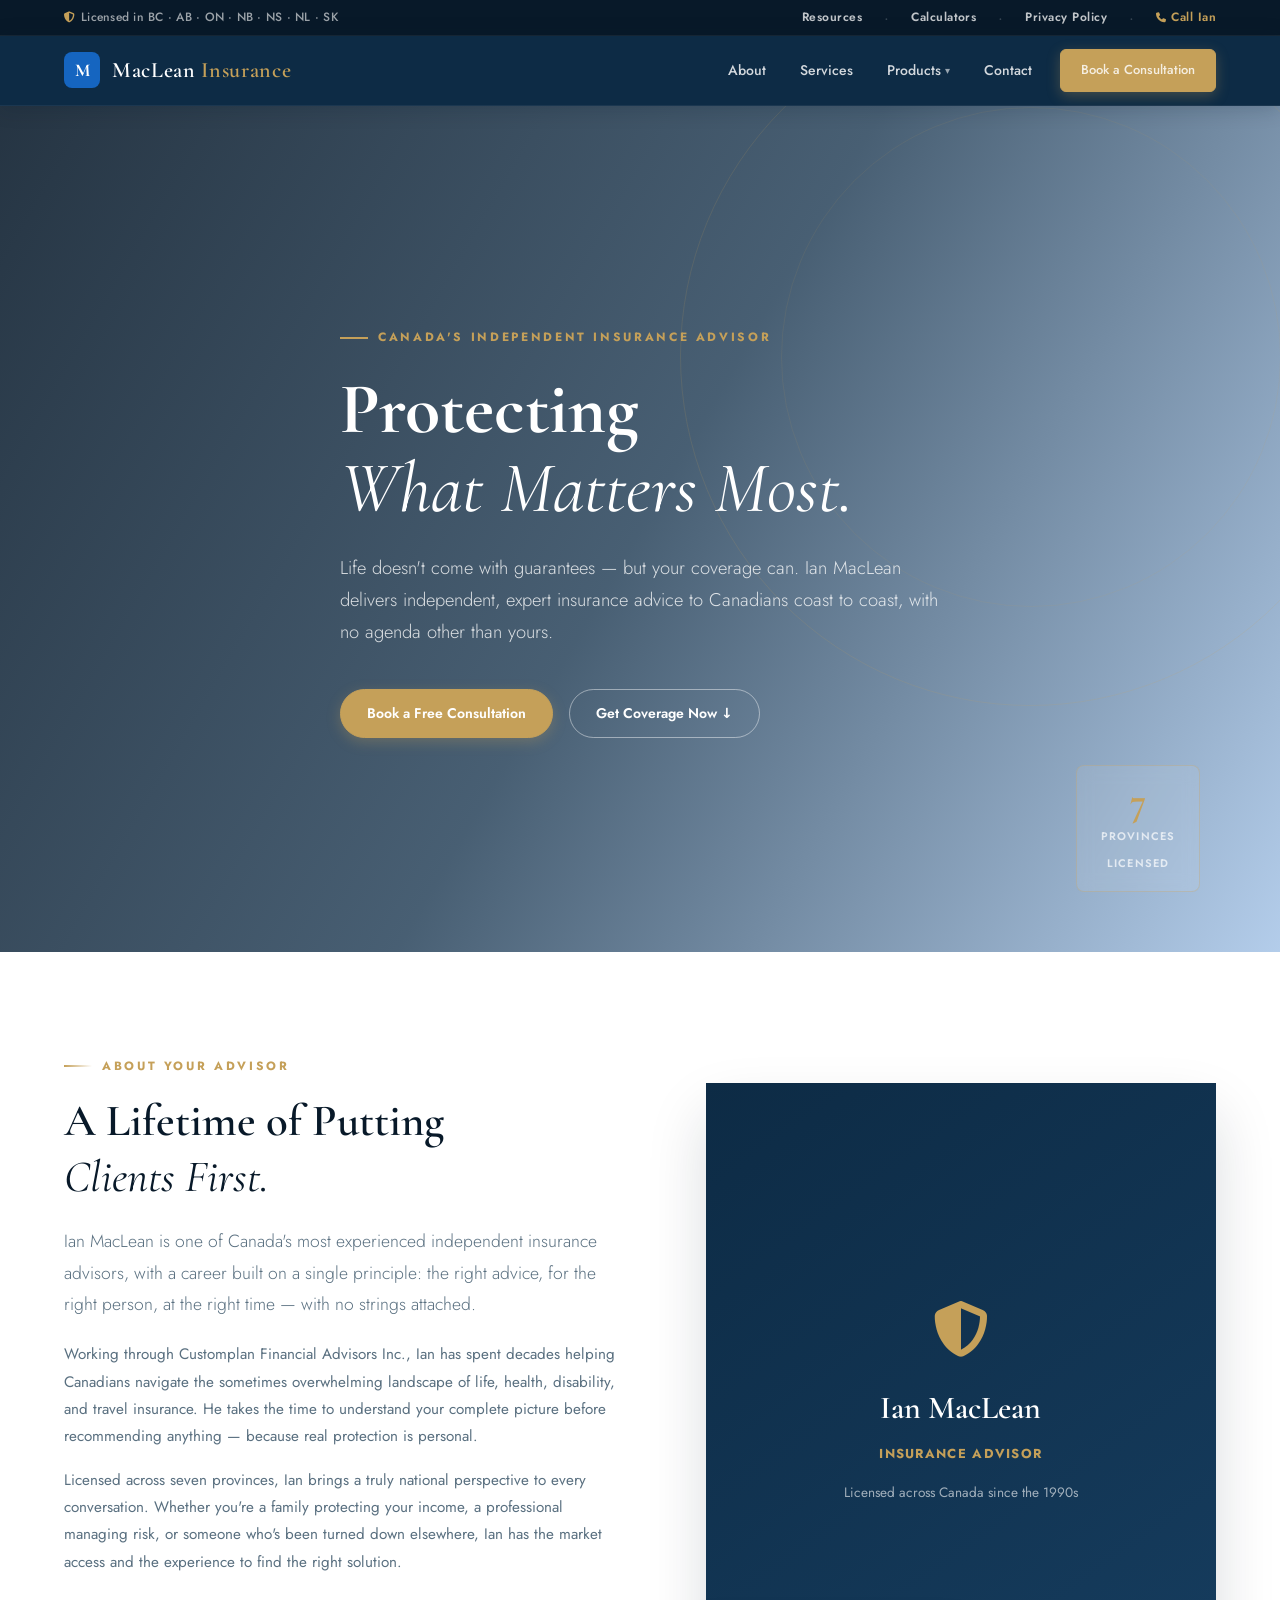
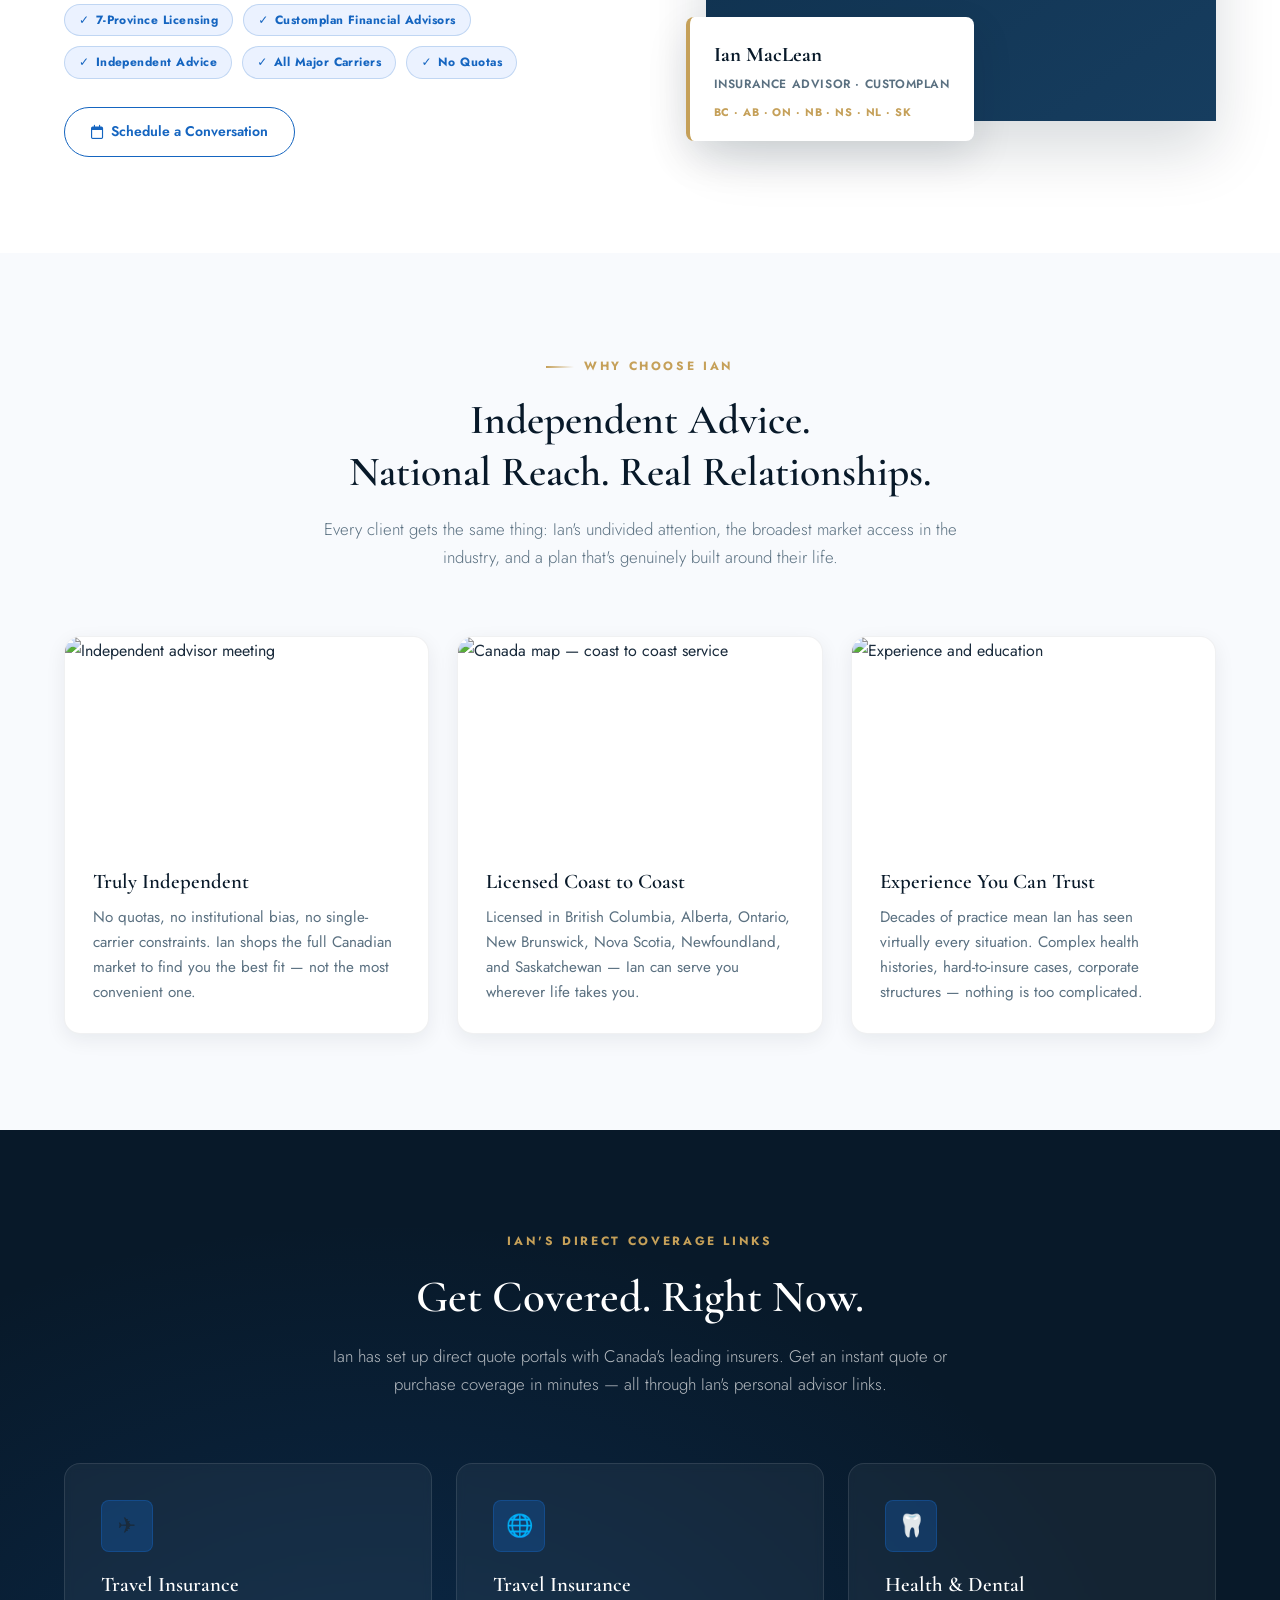
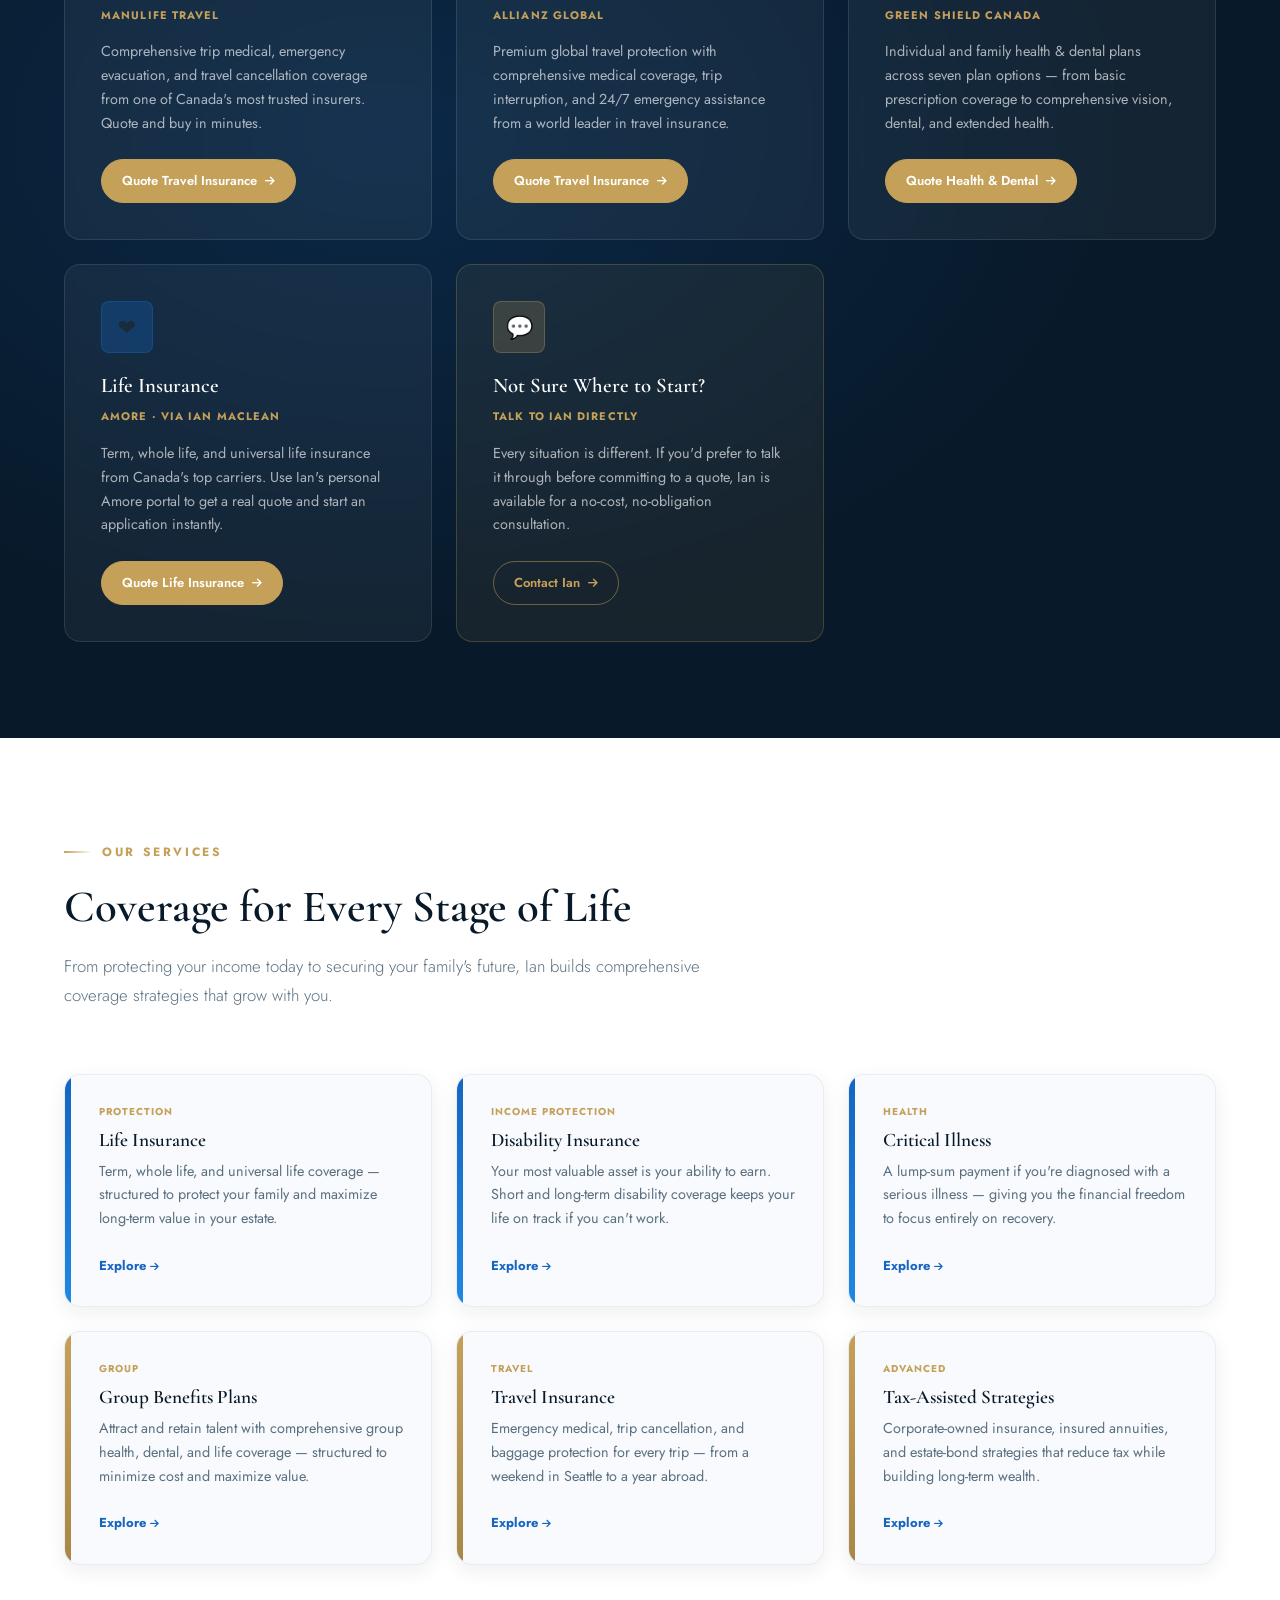
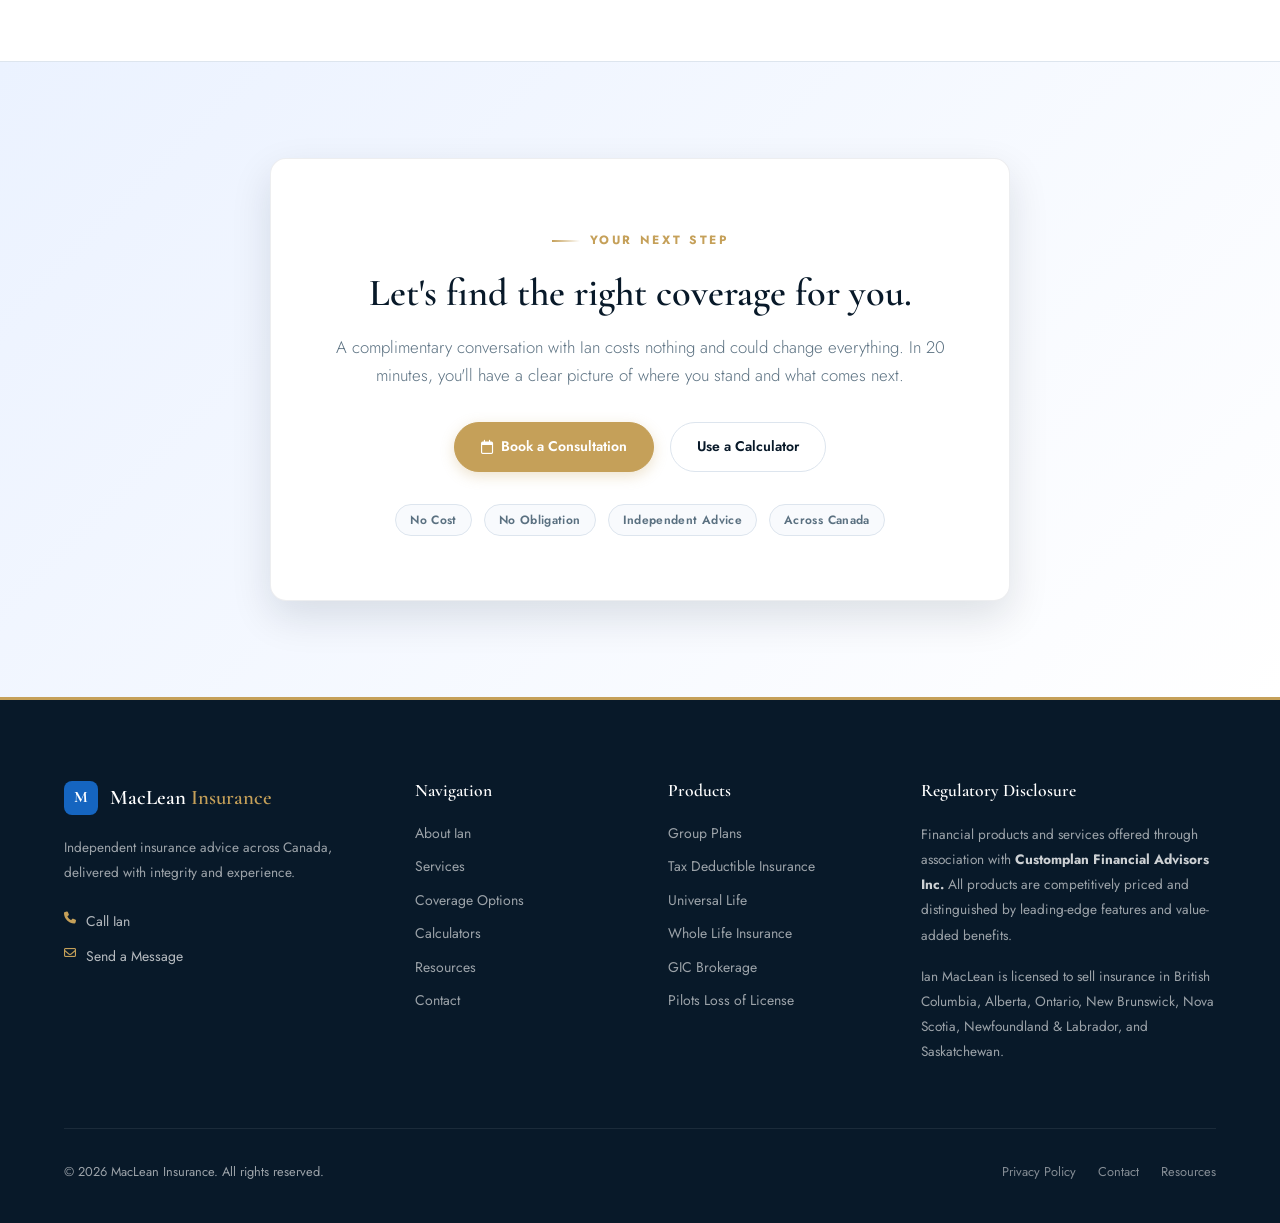
==== commit d5c4f0e6: "Complete rebuild: ipfs_v2-format design system with MacLean navy/blue brand - New two-tier nav (top " ====
--- a/index.html
+++ b/index.html
@@ -1,141 +1,428 @@
 <!DOCTYPE html>
 <html lang="en">
 <head>
-    <meta charset="UTF-8">
-    <meta name="viewport" content="width=device-width, initial-scale=1.0">
-    <title>Maclean Insurance | Welcome</title>
-    <link href="https://fonts.googleapis.com/css2?family=Inter:wght@300;400;500;600;700&family=Playfair+Display:ital,wght@0,400;0,600;0,700&display=swap" rel="stylesheet">
-    <link rel="icon" type="image/svg+xml" href="assets/logo.svg">
-    <link rel="stylesheet" href="css/style.css">
-    <link rel="stylesheet" href="css/about.css">
+  <meta charset="UTF-8" />
+  <meta name="viewport" content="width=device-width, initial-scale=1.0" />
+  <title>Ian MacLean | Insurance Advisor | Maclean Insurance</title>
+  <meta name="description" content="Independent insurance planning across Canada. Life, disability, travel, and health coverage — built around your life by Ian MacLean, licensed in 7 provinces." />
+  <link rel="preconnect" href="https://fonts.googleapis.com" />
+  <link rel="preconnect" href="https://fonts.gstatic.com" crossorigin />
+  <link href="https://fonts.googleapis.com/css2?family=Cormorant+Garamond:ital,wght@0,400;0,500;0,600;0,700;1,400;1,600&family=Jost:wght@300;400;500;600;700&display=swap" rel="stylesheet" />
+  <link rel="stylesheet" href="https://cdnjs.cloudflare.com/ajax/libs/font-awesome/6.5.0/css/all.min.css" />
+  <link rel="icon" type="image/svg+xml" href="assets/logo.svg" />
+  <link rel="stylesheet" href="css/style.css" />
 </head>
 <body>
-    <!-- HEADER -->
-    <header class="navbar">
-        <div class="container nav-content">
-            <a href="index.html" class="logo">
-                <img src="assets/logo.svg" alt="Maclean Insurance Logo" width="36" height="36">
-                Maclean <span>Insurance</span>
-            </a>
-            <nav class="nav-links">
-                <a href="index.html" class="active">Welcome</a>
-                <a href="services.html">Services</a>
-                <div class="dropdown">
-                    <a href="#" style="display:flex; align-items:center;">Products &#9662;</a>
-                    <div class="dropdown-menu">
-                        <a href="https://www.macleaninsurance.com/group-plans" target="_blank">Group Plans</a>
-                        <a href="https://www.macleaninsurance.com/tax-deductible-insurance" target="_blank">Tax Deductible Insurance</a>
-                        <a href="https://www.macleaninsurance.com/universal-life" target="_blank">Universal Life</a>
-                        <a href="https://www.macleaninsurance.com/whole-life-insurance" target="_blank">Whole Life Insurance</a>
-                        <a href="https://www.macleaninsurance.com/gic-brokerage" target="_blank">GIC Brokerage</a>
-                        <a href="https://www.macleaninsurance.com/pilots-loss-of-license-insurance" target="_blank">Pilots Loss of License</a>
-                    </div>
-                </div>
-                <a href="coverage.html">Coverage</a>
-                <a href="calculators.html">Calculators</a>
-                <a href="resources.html">Resources</a>
-                <a href="contact.html" class="btn btn-primary" style="color:white;">Contact Us</a>
-            </nav>
-        </div>
-    </header>
-
-    <!-- WELCOME HERO -->
-    <section class="hero-welcome">
-        <div class="container">
-            <div class="hero-welcome-inner">
-                <h1>Welcome to<br>Maclean <span>Insurance</span></h1>
-                <p>Strategic insurance planning tailored to your life, business, and future across Canada. Built upon professional management, rigorous due diligence, and comprehensive risk mitigation.</p>
-                <div class="hero-welcome-actions">
-                    <a href="contact.html" class="btn btn-primary">Book a Consultation</a>
-                    <a href="services.html" class="btn btn-outline" style="border-color:var(--white); color:var(--white);">Explore Our Services</a>
-                </div>
+
+  <!-- ─── TOP BAR ──────────────────────────────────────────────── -->
+  <div class="topbar">
+    <div class="wrap">
+      <div class="topbar-left">
+        <i class="fa-solid fa-shield-halved" style="color:var(--gold);font-size:11px;"></i>
+        Licensed in BC &middot; AB &middot; ON &middot; NB &middot; NS &middot; NL &middot; SK
+      </div>
+      <nav class="topbar-nav">
+        <a href="resources.html">Resources</a>
+        <span class="topbar-divider">&middot;</span>
+        <a href="calculators.html">Calculators</a>
+        <span class="topbar-divider">&middot;</span>
+        <a href="privacy.html">Privacy Policy</a>
+        <span class="topbar-divider">&middot;</span>
+        <a href="tel:6049999999" style="color:var(--gold);">
+          <i class="fa-solid fa-phone" style="font-size:10px;"></i>
+          Call Ian
+        </a>
+      </nav>
+    </div>
+  </div>
+
+  <!-- ─── MAIN NAV ─────────────────────────────────────────────── -->
+  <nav class="navbar">
+    <div class="wrap">
+      <a href="index.html" class="logo">
+        <div class="logo-icon">M</div>
+        <span class="logo-text">MacLean <span>Insurance</span></span>
+      </a>
+      <div class="nav-links">
+        <a href="about.html">About</a>
+        <a href="services.html">Services</a>
+        <div class="dropdown">
+          <a>Products <span class="dropdown-arrow">&#9662;</span></a>
+          <div class="dropdown-menu">
+            <a href="https://www.macleaninsurance.com/group-plans" target="_blank">Group Plans</a>
+            <a href="https://www.macleaninsurance.com/tax-deductible-insurance" target="_blank">Tax Deductible Insurance</a>
+            <a href="https://www.macleaninsurance.com/universal-life" target="_blank">Universal Life</a>
+            <a href="https://www.macleaninsurance.com/whole-life-insurance" target="_blank">Whole Life Insurance</a>
+            <a href="https://www.macleaninsurance.com/gic-brokerage" target="_blank">GIC Brokerage</a>
+            <a href="https://www.macleaninsurance.com/pilots-loss-of-license-insurance" target="_blank">Pilots Loss of License</a>
+          </div>
+        </div>
+        <a href="contact.html">Contact</a>
+        <a href="contact.html" class="btn btn-primary nav-cta" style="padding:9px 20px;font-size:13px;">Book a Consultation</a>
+      </div>
+    </div>
+  </nav>
+
+
+  <!-- ─── 1. HERO ───────────────────────────────────────────────── -->
+  <section class="ip-hero" aria-label="Primary hero">
+    <div class="hero-bg"></div>
+    <div class="hero-overlay"></div>
+    <div class="hero-ring"></div>
+
+    <div class="hero-content wrap">
+      <div class="hero-kicker">Canada's Independent Insurance Advisor</div>
+      <h1>Protecting<br /><em style="font-style:italic;font-weight:400;">What Matters Most.</em></h1>
+      <p>Life doesn't come with guarantees — but your coverage can. Ian MacLean delivers independent, expert insurance advice to Canadians coast to coast, with no agenda other than yours.</p>
+      <div class="hero-cta">
+        <a href="contact.html" class="btn btn-primary">Book a Free Consultation</a>
+        <a href="#coverage" class="btn btn-secondary">Get Coverage Now &darr;</a>
+      </div>
+    </div>
+
+    <div class="hero-badge">
+      <span class="number">7</span>
+      <span class="label">Provinces<br />Licensed</span>
+    </div>
+  </section>
+
+
+  <!-- ─── 2. ABOUT IAN ──────────────────────────────────────────── -->
+  <section class="about-section" id="about" aria-labelledby="about-title">
+    <div class="wrap">
+      <div class="about-grid">
+
+        <div class="about-text">
+          <div class="kicker">About Your Advisor</div>
+          <h2 id="about-title">A Lifetime of Putting<br /><em style="font-style:italic;font-weight:400;">Clients First.</em></h2>
+          <p class="about-lead">Ian MacLean is one of Canada's most experienced independent insurance advisors, with a career built on a single principle: the right advice, for the right person, at the right time — with no strings attached.</p>
+          <p style="font-size:.95rem;color:var(--text-light);line-height:1.8;margin-bottom:1rem;">Working through Customplan Financial Advisors Inc., Ian has spent decades helping Canadians navigate the sometimes overwhelming landscape of life, health, disability, and travel insurance. He takes the time to understand your complete picture before recommending anything — because real protection is personal.</p>
+          <p style="font-size:.95rem;color:var(--text-light);line-height:1.8;margin-bottom:1.5rem;">Licensed across seven provinces, Ian brings a truly national perspective to every conversation. Whether you're a family protecting your income, a professional managing risk, or someone who's been turned down elsewhere, Ian has the market access and the experience to find the right solution.</p>
+
+          <div class="about-chips">
+            <span class="about-chip">7-Province Licensing</span>
+            <span class="about-chip">Customplan Financial Advisors</span>
+            <span class="about-chip">Independent Advice</span>
+            <span class="about-chip">All Major Carriers</span>
+            <span class="about-chip">No Quotas</span>
+          </div>
+
+          <a href="contact.html" class="btn btn-outline" style="color:var(--blue);border-color:var(--blue);">
+            <i class="fa-regular fa-calendar"></i> Schedule a Conversation
+          </a>
+        </div>
+
+        <div class="about-visual">
+          <div class="about-image-wrap">
+            <img
+              src="https://images.pexels.com/photos/3184418/pexels-photo-3184418.jpeg"
+              alt="Ian MacLean — Insurance Advisor"
+              style="width:100%;height:100%;object-fit:cover;"
+              onerror="this.style.display='none'"
+            />
+            <div style="position:absolute;inset:0;display:flex;flex-direction:column;align-items:center;justify-content:center;background:linear-gradient(145deg,var(--navy-mid),var(--navy-light));color:var(--white);padding:3rem;text-align:center;">
+              <i class="fa-solid fa-shield-halved" style="font-size:3.5rem;color:var(--gold);margin-bottom:1.5rem;"></i>
+              <span style="font-family:var(--font-head);font-size:2rem;font-weight:600;display:block;margin-bottom:.5rem;">Ian MacLean</span>
+              <span style="font-size:13px;color:var(--gold);font-weight:700;letter-spacing:.1em;text-transform:uppercase;">Insurance Advisor</span>
+              <p style="font-size:.85rem;color:rgba(255,255,255,.6);margin-top:1rem;">Licensed across Canada since the 1990s</p>
             </div>
-        </div>
-    </section>
-
-    <!-- QUICK COVERAGE LINKS (Requested) -->
-    <section class="coverage-highlights section-padding">
-        <div class="container text-center">
-            <h2 class="mb-2" style="font-size: 2.2rem; color: var(--primary);">Instant Coverage Options</h2>
-            <p class="mb-4" style="color: var(--text-light); font-size: 1.1rem; max-width: 600px; margin: 0 auto 3rem;">Access health, dental, and premium travel insurance with direct quotes from industry-leading partners.</p>
-            
-            <div class="coverage-grid">
-                <div class="coverage-box">
-                    <h3>Green Shield Canada</h3>
-                    <p>Comprehensive quotes and coverage purchases across seven distinct Health & Dental plans tailored specifically for your needs.</p>
-                    <a href="https://mygscadvantage.ca/Quote/AllProducts?mgaid=7538&oid=1316&aid=N0305" target="_blank" class="btn btn-outline">Quote Health & Dental</a>
-                </div>
-                <div class="coverage-box">
-                    <h3>Manulife Travel</h3>
-                    <p>Protect your next journey with reliable, global medical coverage and trip cancellation from one of Canada's top providers.</p>
-                    <a href="https://www.manulife-travel.ca/dist/home.html?as=wlimf" target="_blank" class="btn btn-outline">Quote Travel Insurance</a>
-                </div>
-                <div class="coverage-box">
-                    <h3>Allianz Global</h3>
-                    <p>Secure premium global travel coverage and comprehensive trip protection from Allianz Global's trusted network.</p>
-                    <a href="https://b2c.advisormax.ca/CPF7" target="_blank" class="btn btn-outline">Quote Travel Insurance</a>
-                </div>
+          </div>
+          <div class="about-credentials">
+            <div class="cred-name">Ian MacLean</div>
+            <div class="cred-title">Insurance Advisor · Customplan</div>
+            <div class="cred-provinces">BC · AB · ON · NB · NS · NL · SK</div>
+          </div>
+        </div>
+
+      </div>
+    </div>
+  </section>
+
+
+  <!-- ─── 3. WHY CHOOSE IAN ──────────────────────────────────────── -->
+  <section class="why-section" aria-labelledby="why-title">
+    <div class="wrap">
+      <div class="why-header">
+        <div class="kicker" style="justify-content:center;">Why Choose Ian</div>
+        <h2 id="why-title">Independent Advice.<br />National Reach. Real Relationships.</h2>
+        <p>Every client gets the same thing: Ian's undivided attention, the broadest market access in the industry, and a plan that's genuinely built around their life.</p>
+      </div>
+      <div class="why-grid">
+
+        <article class="why-card">
+          <img class="why-card-img" src="https://images.pexels.com/photos/2422277/pexels-photo-2422277.jpeg" alt="Independent advisor meeting" />
+          <div class="why-card-body">
+            <h3>Truly Independent</h3>
+            <p>No quotas, no institutional bias, no single-carrier constraints. Ian shops the full Canadian market to find you the best fit — not the most convenient one.</p>
+          </div>
+        </article>
+
+        <article class="why-card">
+          <img class="why-card-img" src="https://images.pexels.com/photos/3183150/pexels-photo-3183150.jpeg" alt="Canada map — coast to coast service" />
+          <div class="why-card-body">
+            <h3>Licensed Coast to Coast</h3>
+            <p>Licensed in British Columbia, Alberta, Ontario, New Brunswick, Nova Scotia, Newfoundland, and Saskatchewan — Ian can serve you wherever life takes you.</p>
+          </div>
+        </article>
+
+        <article class="why-card">
+          <img class="why-card-img" src="https://images.pexels.com/photos/3184295/pexels-photo-3184295.jpeg" alt="Experience and education" />
+          <div class="why-card-body">
+            <h3>Experience You Can Trust</h3>
+            <p>Decades of practice mean Ian has seen virtually every situation. Complex health histories, hard-to-insure cases, corporate structures — nothing is too complicated.</p>
+          </div>
+        </article>
+
+      </div>
+    </div>
+  </section>
+
+
+  <!-- ─── 4. INSTANT COVERAGE LINKS ─────────────────────────────── -->
+  <section class="coverage-section" id="coverage" aria-labelledby="coverage-title">
+    <div class="wrap">
+
+      <div class="coverage-header">
+        <div class="kicker">Ian's Direct Coverage Links</div>
+        <h2 id="coverage-title">Get Covered. Right Now.</h2>
+        <p>Ian has set up direct quote portals with Canada's leading insurers. Get an instant quote or purchase coverage in minutes — all through Ian's personal advisor links.</p>
+      </div>
+
+      <div class="coverage-grid">
+
+        <!-- Travel Insurance — Manulife -->
+        <div class="coverage-card">
+          <div class="coverage-icon">✈️</div>
+          <h3>Travel Insurance</h3>
+          <div class="provider-label">Manulife Travel</div>
+          <p>Comprehensive trip medical, emergency evacuation, and travel cancellation coverage from one of Canada's most trusted insurers. Quote and buy in minutes.</p>
+          <a href="https://www.manulife-travel.ca/dist/home.html?as=wlimf" target="_blank" rel="noopener" class="btn">
+            Quote Travel Insurance <i class="fa-solid fa-arrow-right" style="font-size:11px;"></i>
+          </a>
+        </div>
+
+        <!-- Travel Insurance — Allianz -->
+        <div class="coverage-card">
+          <div class="coverage-icon">🌐</div>
+          <h3>Travel Insurance</h3>
+          <div class="provider-label">Allianz Global</div>
+          <p>Premium global travel protection with comprehensive medical coverage, trip interruption, and 24/7 emergency assistance from a world leader in travel insurance.</p>
+          <a href="https://b2c.advisormax.ca/CPF7" target="_blank" rel="noopener" class="btn">
+            Quote Travel Insurance <i class="fa-solid fa-arrow-right" style="font-size:11px;"></i>
+          </a>
+        </div>
+
+        <!-- Health & Dental — Green Shield -->
+        <div class="coverage-card">
+          <div class="coverage-icon">🦷</div>
+          <h3>Health &amp; Dental</h3>
+          <div class="provider-label">Green Shield Canada</div>
+          <p>Individual and family health &amp; dental plans across seven plan options — from basic prescription coverage to comprehensive vision, dental, and extended health.</p>
+          <a href="https://mygscadvantage.ca/Quote/AllProducts?mgaid=7538&oid=1316&aid=N0305" target="_blank" rel="noopener" class="btn">
+            Quote Health &amp; Dental <i class="fa-solid fa-arrow-right" style="font-size:11px;"></i>
+          </a>
+        </div>
+
+        <!-- Life Insurance — Amore -->
+        <div class="coverage-card" style="grid-column: span 1;">
+          <div class="coverage-icon">❤️</div>
+          <h3>Life Insurance</h3>
+          <div class="provider-label">Amore · Via Ian MacLean</div>
+          <p>Term, whole life, and universal life insurance from Canada's top carriers. Use Ian's personal Amore portal to get a real quote and start an application instantly.</p>
+          <a href="https://amore.riskdx.ca/sales/quote/personal?agent=Ian%20MacLean&ln=en" target="_blank" rel="noopener" class="btn">
+            Quote Life Insurance <i class="fa-solid fa-arrow-right" style="font-size:11px;"></i>
+          </a>
+        </div>
+
+        <!-- All Quotes — Contact Ian -->
+        <div class="coverage-card" style="background:rgba(197,160,89,.08);border-color:rgba(197,160,89,.25);">
+          <div class="coverage-icon" style="background:rgba(197,160,89,.2);border-color:rgba(197,160,89,.3);">💬</div>
+          <h3>Not Sure Where to Start?</h3>
+          <div class="provider-label">Talk to Ian Directly</div>
+          <p>Every situation is different. If you'd prefer to talk it through before committing to a quote, Ian is available for a no-cost, no-obligation consultation.</p>
+          <a href="contact.html" class="btn" style="background:transparent;border-color:rgba(197,160,89,.5);color:var(--gold);">
+            Contact Ian <i class="fa-solid fa-arrow-right" style="font-size:11px;"></i>
+          </a>
+        </div>
+
+      </div>
+    </div>
+  </section>
+
+
+  <!-- ─── 5. SERVICES ───────────────────────────────────────────── -->
+  <section class="services-section" aria-labelledby="services-title">
+    <div class="wrap">
+      <div class="services-header">
+        <div class="kicker">Our Services</div>
+        <h2 id="services-title">Coverage for Every Stage of Life</h2>
+        <p>From protecting your income today to securing your family's future, Ian builds comprehensive coverage strategies that grow with you.</p>
+      </div>
+
+      <div class="services-grid">
+
+        <div class="service-card">
+          <div class="service-card-bar"></div>
+          <div class="service-card-body">
+            <div class="service-card-type">Protection</div>
+            <h3>Life Insurance</h3>
+            <p>Term, whole life, and universal life coverage — structured to protect your family and maximize long-term value in your estate.</p>
+            <a href="services.html" class="link">Explore <i class="fa-solid fa-arrow-right" style="font-size:10px;"></i></a>
+          </div>
+        </div>
+
+        <div class="service-card">
+          <div class="service-card-bar"></div>
+          <div class="service-card-body">
+            <div class="service-card-type">Income Protection</div>
+            <h3>Disability Insurance</h3>
+            <p>Your most valuable asset is your ability to earn. Short and long-term disability coverage keeps your life on track if you can't work.</p>
+            <a href="services.html" class="link">Explore <i class="fa-solid fa-arrow-right" style="font-size:10px;"></i></a>
+          </div>
+        </div>
+
+        <div class="service-card">
+          <div class="service-card-bar"></div>
+          <div class="service-card-body">
+            <div class="service-card-type">Health</div>
+            <h3>Critical Illness</h3>
+            <p>A lump-sum payment if you're diagnosed with a serious illness — giving you the financial freedom to focus entirely on recovery.</p>
+            <a href="services.html" class="link">Explore <i class="fa-solid fa-arrow-right" style="font-size:10px;"></i></a>
+          </div>
+        </div>
+
+        <div class="service-card">
+          <div class="service-card-bar" style="background:linear-gradient(180deg,var(--gold),var(--gold-hover));"></div>
+          <div class="service-card-body">
+            <div class="service-card-type">Group</div>
+            <h3>Group Benefits Plans</h3>
+            <p>Attract and retain talent with comprehensive group health, dental, and life coverage — structured to minimize cost and maximize value.</p>
+            <a href="https://www.macleaninsurance.com/group-plans" target="_blank" class="link">Explore <i class="fa-solid fa-arrow-right" style="font-size:10px;"></i></a>
+          </div>
+        </div>
+
+        <div class="service-card">
+          <div class="service-card-bar" style="background:linear-gradient(180deg,var(--gold),var(--gold-hover));"></div>
+          <div class="service-card-body">
+            <div class="service-card-type">Travel</div>
+            <h3>Travel Insurance</h3>
+            <p>Emergency medical, trip cancellation, and baggage protection for every trip — from a weekend in Seattle to a year abroad.</p>
+            <a href="coverage.html" class="link">Explore <i class="fa-solid fa-arrow-right" style="font-size:10px;"></i></a>
+          </div>
+        </div>
+
+        <div class="service-card">
+          <div class="service-card-bar" style="background:linear-gradient(180deg,var(--gold),var(--gold-hover));"></div>
+          <div class="service-card-body">
+            <div class="service-card-type">Advanced</div>
+            <h3>Tax-Assisted Strategies</h3>
+            <p>Corporate-owned insurance, insured annuities, and estate-bond strategies that reduce tax while building long-term wealth.</p>
+            <a href="https://www.macleaninsurance.com/tax-deductible-insurance" target="_blank" class="link">Explore <i class="fa-solid fa-arrow-right" style="font-size:10px;"></i></a>
+          </div>
+        </div>
+
+      </div>
+    </div>
+  </section>
+
+
+  <!-- ─── 6. CTA ─────────────────────────────────────────────────── -->
+  <section class="cta-section" aria-labelledby="cta-title">
+    <div class="wrap">
+      <div class="cta-inner">
+        <div class="kicker" style="justify-content:center;">Your Next Step</div>
+        <h2 id="cta-title">Let's find the right coverage for you.</h2>
+        <p>A complimentary conversation with Ian costs nothing and could change everything. In 20 minutes, you'll have a clear picture of where you stand and what comes next.</p>
+        <div class="cta-actions">
+          <a href="contact.html" class="btn btn-primary">
+            <i class="fa-regular fa-calendar"></i> Book a Consultation
+          </a>
+          <a href="calculators.html" class="btn btn-ghost">
+            Use a Calculator
+          </a>
+        </div>
+        <div class="cta-chips">
+          <span class="cta-chip">No Cost</span>
+          <span class="cta-chip">No Obligation</span>
+          <span class="cta-chip">Independent Advice</span>
+          <span class="cta-chip">Across Canada</span>
+        </div>
+      </div>
+    </div>
+  </section>
+
+
+  <!-- ─── FOOTER ─────────────────────────────────────────────────── -->
+  <footer class="footer" aria-label="Site footer">
+    <div class="wrap">
+
+      <div class="footer-grid">
+
+        <!-- Brand -->
+        <div>
+          <div style="display:flex;align-items:center;gap:12px;margin-bottom:1.25rem;">
+            <div class="logo-icon" style="width:34px;height:34px;font-size:16px;">M</div>
+            <span style="font-family:var(--font-head);font-size:1.3rem;font-weight:600;color:var(--white);">MacLean <span style="color:var(--gold);">Insurance</span></span>
+          </div>
+          <p>Independent insurance advice across Canada, delivered with integrity and experience.</p>
+          <div class="footer-contact" style="margin-top:1.5rem;">
+            <div class="item">
+              <i class="fa-solid fa-phone" style="color:var(--gold);font-size:12px;margin-top:2px;flex-shrink:0;"></i>
+              <a href="tel:6049999999">Call Ian</a>
             </div>
-        </div>
-    </section>
-
-    <!-- ABOUT SUMMARY -->
-    <section class="section-padding bg-light">
-        <div class="container">
-            <div class="about-grid">
-                <div class="about-text">
-                    <h2>Professional Management & Integrity</h2>
-                    <p>The financial products and services offered through my association with Customplan Financial Advisors Inc. are of the highest quality available in today’s marketplace. We have formed unique strategic alliances with other industry leaders.</p>
-                    <p>We assist our clients in developing superior managed portfolios with creative tax-assisted benefits, security, liquidity, and increased potential for long-term growth.</p>
-                    
-                    <div class="values-grid">
-                        <div class="value-card">
-                            <h3>Due Diligence</h3>
-                            <p>Thorough processes evaluating tailored financial opportunities to definitively benefit our clients.</p>
-                        </div>
-                        <div class="value-card">
-                            <h3>Strategic Partners</h3>
-                            <p>Stringent standards evaluating financial strength, historical performance, and premier customer service.</p>
-                        </div>
-                    </div>
-                </div>
-                <div class="about-image">
-                    <div class="img-placeholder">
-                        <img src="assets/logo.svg" alt="M" width="80" style="margin-bottom:1.5rem;">
-                        <span>Ian Maclean</span>
-                        <p>Licensed in BC, AB, ON, NB, NS, NL, SK</p>
-                    </div>
-                </div>
+            <div class="item">
+              <i class="fa-regular fa-envelope" style="color:var(--gold);font-size:12px;margin-top:2px;flex-shrink:0;"></i>
+              <a href="contact.html">Send a Message</a>
             </div>
-        </div>
-    </section>
-
-    <!-- FOOTER -->
-    <footer class="footer">
-        <div class="container">
-            <div class="footer-grid">
-                <div>
-                    <h4>Ian Maclean</h4>
-                    <p>Providing quality professional advice and superior managed portfolios across Canada.</p>
-                </div>
-                <div>
-                    <h4>Navigation</h4>
-                    <div class="footer-links">
-                        <a href="index.html">Welcome</a>
-                        <a href="services.html">Our Services</a>
-                        <a href="coverage.html">Health & Travel Coverage</a>
-                        <a href="calculators.html">Financial Calculators</a>
-                    </div>
-                </div>
-                <div>
-                    <h4>Regulatory Disclosure</h4>
-                    <p>Financial products and services offered by my association with Customplan Financial Advisors Inc. All products and services are competitively priced and distinguished by leading edge features and value added benefits.</p>
-                </div>
-            </div>
-            <div class="footer-bottom">
-                <p>&copy; 2026 Maclean Insurance. All Rights Reserved.</p>
-            </div>
-        </div>
-    </footer>
+          </div>
+        </div>
+
+        <!-- Navigation -->
+        <div>
+          <h4>Navigation</h4>
+          <nav class="footer-links">
+            <a href="about.html">About Ian</a>
+            <a href="services.html">Services</a>
+            <a href="coverage.html">Coverage Options</a>
+            <a href="calculators.html">Calculators</a>
+            <a href="resources.html">Resources</a>
+            <a href="contact.html">Contact</a>
+          </nav>
+        </div>
+
+        <!-- Products -->
+        <div>
+          <h4>Products</h4>
+          <nav class="footer-links">
+            <a href="https://www.macleaninsurance.com/group-plans" target="_blank">Group Plans</a>
+            <a href="https://www.macleaninsurance.com/tax-deductible-insurance" target="_blank">Tax Deductible Insurance</a>
+            <a href="https://www.macleaninsurance.com/universal-life" target="_blank">Universal Life</a>
+            <a href="https://www.macleaninsurance.com/whole-life-insurance" target="_blank">Whole Life Insurance</a>
+            <a href="https://www.macleaninsurance.com/gic-brokerage" target="_blank">GIC Brokerage</a>
+            <a href="https://www.macleaninsurance.com/pilots-loss-of-license-insurance" target="_blank">Pilots Loss of License</a>
+          </nav>
+        </div>
+
+        <!-- Regulatory -->
+        <div>
+          <h4>Regulatory Disclosure</h4>
+          <p>Financial products and services offered through association with <strong style="color:rgba(255,255,255,.8);">Customplan Financial Advisors Inc.</strong> All products are competitively priced and distinguished by leading-edge features and value-added benefits.</p>
+          <p style="margin-top:1rem;">Ian MacLean is licensed to sell insurance in British Columbia, Alberta, Ontario, New Brunswick, Nova Scotia, Newfoundland &amp; Labrador, and Saskatchewan.</p>
+        </div>
+
+      </div>
+
+      <div class="footer-bottom">
+        <span>&copy; <script>document.write(new Date().getFullYear())</script> MacLean Insurance. All rights reserved.</span>
+        <div>
+          <a href="privacy.html">Privacy Policy</a>
+          <a href="contact.html">Contact</a>
+          <a href="resources.html">Resources</a>
+        </div>
+      </div>
+
+    </div>
+  </footer>
+
 </body>
 </html>
--- a/css/style.css
+++ b/css/style.css
@@ -1,102 +1,819 @@
-/* GLOBAL STYLES - MACLEAN INSURANCE */
+/* ============================================================
+   MACLEAN INSURANCE — DESIGN SYSTEM
+   Format mirrored from ipfs_v2 | MacLean navy/blue palette
+   ============================================================ */
+
 :root {
-    --primary: #0F2027; /* Deep Navy Blue */
-    --primary-light: #203A43;
-    --accent: #2C5364; /* Soft Steel Blue */
-    --gold: #C5A059; /* Elegant Gold Accent */
-    --gold-hover: #A88645;
-    --text-main: #334155;
-    --text-light: #64748B;
-    --bg-light: #F8FAFC;
-    --white: #FFFFFF;
-    --border: #E2E8F0;
-    
-    --font-head: 'Playfair Display', serif;
-    --font-body: 'Inter', sans-serif;
-    
-    --radius-sm: 4px;
-    --radius-md: 8px;
-    --radius-lg: 12px;
-    --transition: 0.3s ease;
-    --shadow-sm: 0 4px 6px -1px rgba(0, 0, 0, 0.05);
-    --shadow-md: 0 10px 15px -3px rgba(0, 0, 0, 0.08);
-}
-
-* { margin: 0; padding: 0; box-sizing: border-box; }
+  /* ── Brand Colours ─── */
+  --navy:        #081929;    /* darkest — top bar, footer */
+  --navy-mid:    #0D2B45;    /* main nav */
+  --navy-light:  #163D5F;    /* cards, section bg */
+  --blue:        #1565C0;    /* primary action colour */
+  --blue-light:  #1E88E5;    /* hover / highlight */
+  --blue-pale:   #EBF2FF;    /* subtle tint */
+  --gold:        #C5A059;    /* accent — kickers, borders, chips */
+  --gold-hover:  #A88645;
+  --gold-pale:   #FBF5E8;
+  --cream:       #F8FAFD;    /* page background */
+  --white:       #FFFFFF;
+  --text:        #1A2B3C;
+  --text-light:  #5A7080;
+  --border:      #DDE5EE;
+
+  /* ── Typography ─── */
+  --font-head: 'Cormorant Garamond', Georgia, serif;
+  --font-body: 'Jost', 'Inter', system-ui, sans-serif;
+
+  /* ── Layout ─── */
+  --wrap:       1200px;
+  --nav-top-h:  36px;
+  --nav-h:      70px;
+  --radius:     16px;
+  --radius-sm:  8px;
+
+  /* ── Motion / Shadow ─── */
+  --ease:      cubic-bezier(0.23, 1, 0.32, 1);
+  --shadow-sm: 0 6px 20px rgba(8,25,41,.07);
+  --shadow-md: 0 16px 40px rgba(8,25,41,.12);
+  --shadow-lg: 0 30px 60px rgba(8,25,41,.15);
+}
+
+/* ── RESET ────────────────────────────────────────────── */
+*, *::before, *::after { box-sizing: border-box; margin: 0; padding: 0; }
+
 body {
-    font-family: var(--font-body);
-    color: var(--text-main);
-    background: var(--bg-light);
-    line-height: 1.6;
-    -webkit-font-smoothing: antialiased;
-}
-
-h1, h2, h3, h4, h5, h6 { font-family: var(--font-head); color: var(--primary); font-weight: 700; line-height: 1.2; }
-a { text-decoration: none; color: inherit; transition: color var(--transition); }
+  font-family: var(--font-body);
+  background: var(--cream);
+  color: var(--text);
+  line-height: 1.7;
+  -webkit-font-smoothing: antialiased;
+}
+
+h1,h2,h3,h4,h5,h6 {
+  font-family: var(--font-head);
+  font-weight: 600;
+  color: var(--navy);
+  line-height: 1.25;
+}
+
+a { color: inherit; text-decoration: none; transition: all .2s var(--ease); }
 ul { list-style: none; }
-
-.container { width: 100%; max-width: 1200px; margin: 0 auto; padding: 0 1.5rem; }
-.section-padding { padding: 5rem 0; }
-
-/* NAVBAR */
+img { display: block; max-width: 100%; }
+
+/* ── LAYOUT UTILITIES ─────────────────────────────────── */
+.wrap     { max-width: var(--wrap); margin: 0 auto; padding: 0 24px; }
+.container { max-width: var(--wrap); margin: 0 auto; padding: 0 24px; }
+
+.kicker {
+  display: inline-flex;
+  align-items: center;
+  gap: 10px;
+  font-family: var(--font-body);
+  font-size: 12px;
+  font-weight: 700;
+  letter-spacing: .22em;
+  text-transform: uppercase;
+  color: var(--gold);
+  margin-bottom: 18px;
+}
+
+.kicker::before {
+  content: '';
+  display: block;
+  width: 28px;
+  height: 2px;
+  background: linear-gradient(90deg, var(--gold), transparent);
+}
+
+.section-label {
+  font-size: 12px;
+  font-weight: 700;
+  letter-spacing: .22em;
+  text-transform: uppercase;
+  color: var(--gold);
+  margin-bottom: 14px;
+}
+
+/* ── BUTTONS ──────────────────────────────────────────── */
+.btn {
+  display: inline-flex;
+  align-items: center;
+  gap: 8px;
+  font-family: var(--font-body);
+  font-size: 14px;
+  font-weight: 600;
+  border-radius: 999px;
+  padding: 12px 26px;
+  cursor: pointer;
+  border: 1.5px solid transparent;
+  transition: all .2s var(--ease);
+  white-space: nowrap;
+}
+
+.btn-primary {
+  background: var(--gold);
+  color: var(--white);
+  border-color: var(--gold);
+  box-shadow: 0 4px 14px rgba(197,160,89,.3);
+}
+.btn-primary:hover { background: var(--gold-hover); border-color: var(--gold-hover); transform: translateY(-2px); box-shadow: 0 8px 22px rgba(197,160,89,.4); }
+
+.btn-secondary {
+  background: transparent;
+  color: var(--white);
+  border-color: rgba(255,255,255,.45);
+}
+.btn-secondary:hover { border-color: var(--gold); color: var(--gold); transform: translateY(-2px); }
+
+.btn-outline {
+  background: transparent;
+  color: var(--blue);
+  border-color: var(--blue);
+}
+.btn-outline:hover { background: var(--blue); color: var(--white); transform: translateY(-2px); }
+
+.btn-ghost {
+  background: var(--white);
+  color: var(--navy);
+  border-color: var(--border);
+}
+.btn-ghost:hover { border-color: var(--navy-light); transform: translateY(-2px); box-shadow: var(--shadow-sm); }
+
+/* ── TOP BAR ──────────────────────────────────────────── */
+.topbar {
+  background: var(--navy);
+  height: var(--nav-top-h);
+  display: flex;
+  align-items: center;
+  border-bottom: 1px solid rgba(255,255,255,.06);
+}
+.topbar .wrap {
+  display: flex;
+  justify-content: space-between;
+  align-items: center;
+  width: 100%;
+}
+.topbar-left {
+  font-size: 12px;
+  color: rgba(255,255,255,.6);
+  font-weight: 500;
+  letter-spacing: .02em;
+  display: flex;
+  align-items: center;
+  gap: 6px;
+}
+.topbar-nav {
+  display: flex;
+  gap: 22px;
+  align-items: center;
+}
+.topbar-nav a {
+  font-size: 12px;
+  font-weight: 600;
+  color: rgba(255,255,255,.75);
+  letter-spacing: .04em;
+  transition: color .2s;
+}
+.topbar-nav a:hover { color: var(--gold); }
+.topbar-divider { color: rgba(255,255,255,.2); }
+
+/* ── MAIN NAV ─────────────────────────────────────────── */
 .navbar {
-    background: var(--primary);
-    position: sticky; top: 0; z-index: 1000;
-    box-shadow: var(--shadow-md);
-}
-.nav-content {
-    display: flex; align-items: center; justify-content: space-between;
-    height: 80px;
-}
-.logo { display: flex; align-items: center; font-family: var(--font-head); font-size: 1.6rem; color: var(--white); font-weight: 700; letter-spacing: 1px; }
-.logo img { margin-right: 0.6rem; border-radius: 6px; box-shadow: 0 2px 4px rgba(0,0,0,0.2); }
-.logo span { color: var(--gold); }
-.nav-links { display: flex; gap: 1.5rem; align-items: center; }
-.nav-links a { font-size: 0.9rem; font-weight: 500; color: rgba(255,255,255,0.85); text-transform: uppercase; letter-spacing: 0.05em; }
-.nav-links a:hover, .nav-links a.active { color: var(--gold); }
+  background: var(--navy-mid);
+  height: var(--nav-h);
+  display: flex;
+  align-items: center;
+  position: sticky;
+  top: 0;
+  z-index: 1000;
+  border-bottom: 1px solid rgba(255,255,255,.06);
+  box-shadow: 0 2px 20px rgba(8,25,41,.2);
+}
+.navbar .wrap {
+  display: flex;
+  justify-content: space-between;
+  align-items: center;
+  width: 100%;
+}
+.logo {
+  display: flex;
+  align-items: center;
+  gap: 12px;
+  text-decoration: none;
+}
+.logo-icon {
+  width: 36px;
+  height: 36px;
+  background: var(--blue);
+  border-radius: 8px;
+  display: flex;
+  align-items: center;
+  justify-content: center;
+  font-family: var(--font-head);
+  font-size: 18px;
+  font-weight: 700;
+  color: var(--white);
+  flex-shrink: 0;
+}
+.logo-text {
+  font-family: var(--font-head);
+  font-size: 22px;
+  font-weight: 600;
+  color: var(--white);
+  letter-spacing: .03em;
+}
+.logo-text span { color: var(--gold); }
+
+.nav-links {
+  display: flex;
+  align-items: center;
+  gap: 6px;
+}
+.nav-links > a {
+  font-size: 14px;
+  font-weight: 500;
+  color: rgba(255,255,255,.82);
+  padding: 6px 14px;
+  border-radius: 6px;
+  transition: all .2s var(--ease);
+}
+.nav-links > a:hover,
+.nav-links > a.active {
+  color: var(--white);
+  background: rgba(255,255,255,.08);
+}
+.nav-links > a.active {
+  border-bottom: 2px solid var(--gold);
+  border-radius: 6px 6px 0 0;
+}
 
 /* Dropdown */
-.dropdown { position: relative; display: inline-block; }
+.dropdown { position: relative; }
+.dropdown > a {
+  font-size: 14px;
+  font-weight: 500;
+  color: rgba(255,255,255,.82);
+  padding: 6px 14px;
+  border-radius: 6px;
+  display: flex;
+  align-items: center;
+  gap: 4px;
+  cursor: pointer;
+  transition: all .2s var(--ease);
+}
+.dropdown > a:hover { color: var(--white); background: rgba(255,255,255,.08); }
+.dropdown-arrow { font-size: 10px; opacity: .7; }
 .dropdown-menu {
-    display: none; position: absolute; top: 100%; left: 0; background: var(--white);
-    box-shadow: var(--shadow-md); border-radius: var(--radius-sm); min-width: 260px; z-index: 100;
-    padding: 0.5rem 0; margin-top: 10px;
+  display: none;
+  position: absolute;
+  top: calc(100% + 8px);
+  left: 0;
+  background: var(--white);
+  border: 1px solid var(--border);
+  border-radius: var(--radius-sm);
+  box-shadow: var(--shadow-md);
+  min-width: 260px;
+  overflow: hidden;
+  z-index: 200;
 }
 .dropdown:hover .dropdown-menu { display: block; }
 .dropdown-menu a {
-    display: block; padding: 0.75rem 1.25rem; color: var(--text-main); font-size: 0.9rem;
-    border-bottom: 1px solid var(--border); transition: var(--transition);
+  display: block;
+  padding: 11px 18px;
+  font-size: 14px;
+  color: var(--text);
+  font-weight: 500;
+  border-bottom: 1px solid var(--border);
+  transition: all .15s var(--ease);
 }
 .dropdown-menu a:last-child { border-bottom: none; }
-.dropdown-menu a:hover { background: var(--bg-light); color: var(--primary); }
-
-/* GLOBAL COMPONENTS */
-.btn {
-    display: inline-flex; align-items: center; justify-content: center;
-    padding: 0.75rem 1.5rem; font-size: 0.95rem; font-weight: 600;
-    border-radius: var(--radius-sm); transition: all var(--transition);
-    cursor: pointer; text-decoration: none; font-family: var(--font-body);
-}
-.btn-primary { background: var(--gold); color: var(--white); border: 2px solid var(--gold); }
-.btn-primary:hover { background: var(--gold-hover); border-color: var(--gold-hover); }
-.btn-outline { background: transparent; color: var(--gold); border: 2px solid var(--gold); }
-.btn-outline:hover { background: var(--gold); color: var(--white); }
-
+.dropdown-menu a:hover { background: var(--blue-pale); color: var(--blue); padding-left: 22px; }
+
+.nav-cta { margin-left: 8px; }
+
+/* ── PAGE HEADER ──────────────────────────────────────── */
 .page-header {
-    background: var(--primary-light);
-    padding: 4rem 0 3rem;
-    text-align: center;
-    color: var(--white);
-}
-.page-header h1 { color: var(--white); font-size: 3rem; margin-bottom: 0.5rem; }
-.page-header p { color: rgba(255,255,255,0.8); font-size: 1.1rem; max-width: 600px; margin: 0 auto; }
-
-/* FOOTER */
-.footer { background: var(--primary); color: rgba(255,255,255,0.7); padding: 4rem 0 2rem; margin-top: 4rem; }
-.footer-grid { display: grid; grid-template-columns: repeat(auto-fit, minmax(250px, 1fr)); gap: 3rem; margin-bottom: 3rem; }
-.footer h4 { color: var(--white); margin-bottom: 1.25rem; font-size: 1.2rem; }
-.footer p { font-size: 0.85rem; line-height: 1.8; margin-bottom: 1rem; }
-.footer-links { display: flex; flex-direction: column; gap: 0.5rem; }
-.footer-links a { color: rgba(255,255,255,0.7); font-size: 0.85rem; }
+  background: linear-gradient(135deg, var(--navy) 0%, var(--navy-mid) 100%);
+  padding: 5rem 0 4rem;
+  text-align: center;
+  position: relative;
+  overflow: hidden;
+}
+.page-header::before {
+  content: '';
+  position: absolute; inset: 0;
+  background: radial-gradient(ellipse at 50% 0%, rgba(21,101,192,.25) 0%, transparent 65%);
+  pointer-events: none;
+}
+.page-header .wrap { position: relative; z-index: 1; }
+.page-header h1 { color: var(--white); font-size: clamp(2.2rem, 5vw, 3.2rem); margin-bottom: .75rem; }
+.page-header p { color: rgba(255,255,255,.75); font-size: 1.1rem; max-width: 600px; margin: 0 auto; }
+
+/* ── HERO ─────────────────────────────────────────────── */
+.ip-hero {
+  position: relative;
+  min-height: 94vh;
+  display: flex;
+  align-items: center;
+  overflow: hidden;
+}
+.hero-bg {
+  position: absolute; inset: 0;
+  background-image: url('https://images.pexels.com/photos/7176288/pexels-photo-7176288.jpeg');
+  background-size: cover;
+  background-position: center;
+  transform: scale(1.04);
+  transition: transform 8s ease;
+}
+.ip-hero:hover .hero-bg { transform: scale(1); }
+.hero-overlay {
+  position: absolute; inset: 0;
+  background: linear-gradient(120deg, rgba(8,25,41,.88) 0%, rgba(13,43,69,.75) 50%, rgba(21,101,192,.3) 100%);
+}
+.hero-ring {
+  position: absolute;
+  width: 700px; height: 700px;
+  right: -100px; top: -100px;
+  border: 1px solid rgba(197,160,89,.15);
+  border-radius: 50%;
+  pointer-events: none;
+}
+.hero-ring::after {
+  content: '';
+  position: absolute;
+  width: 500px; height: 500px;
+  top: 100px; left: 100px;
+  border: 1px solid rgba(197,160,89,.1);
+  border-radius: 50%;
+}
+.hero-content {
+  position: relative;
+  z-index: 2;
+  max-width: var(--wrap);
+  margin: 0 auto;
+  padding: 0 24px;
+  max-width: 780px;
+}
+.hero-kicker {
+  display: inline-flex;
+  align-items: center;
+  gap: 10px;
+  font-size: 12px;
+  font-weight: 700;
+  letter-spacing: .22em;
+  text-transform: uppercase;
+  color: var(--gold);
+  margin-bottom: 22px;
+}
+.hero-kicker::before {
+  content: '';
+  width: 28px; height: 2px;
+  background: var(--gold);
+  display: block;
+}
+.hero-content h1 {
+  font-size: clamp(2.8rem, 6vw, 4.5rem);
+  font-weight: 700;
+  color: var(--white);
+  margin-bottom: 1.5rem;
+  line-height: 1.1;
+}
+.hero-content p {
+  font-size: 1.15rem;
+  color: rgba(255,255,255,.8);
+  max-width: 600px;
+  line-height: 1.75;
+  margin-bottom: 2.5rem;
+  font-weight: 300;
+}
+.hero-cta {
+  display: flex;
+  gap: 16px;
+  flex-wrap: wrap;
+}
+.hero-badge {
+  position: absolute;
+  bottom: 60px;
+  right: 80px;
+  background: rgba(255,255,255,.08);
+  border: 1px solid rgba(197,160,89,.3);
+  backdrop-filter: blur(8px);
+  border-radius: var(--radius-sm);
+  padding: 1rem 1.5rem;
+  z-index: 2;
+  text-align: center;
+}
+.hero-badge .number {
+  font-family: var(--font-head);
+  font-size: 2.4rem;
+  font-weight: 700;
+  color: var(--gold);
+  display: block;
+  line-height: 1;
+}
+.hero-badge .label {
+  font-size: 11px;
+  color: rgba(255,255,255,.7);
+  text-transform: uppercase;
+  letter-spacing: .1em;
+  font-weight: 600;
+}
+
+/* ── ABOUT SECTION ────────────────────────────────────── */
+.about-section {
+  padding: 6rem 0;
+  background: var(--white);
+}
+.about-grid {
+  display: grid;
+  grid-template-columns: 1.1fr 1fr;
+  gap: 5rem;
+  align-items: center;
+}
+.about-text h2 {
+  font-size: clamp(2rem, 4vw, 2.8rem);
+  color: var(--navy);
+  margin-bottom: 1.25rem;
+}
+.about-lead {
+  font-size: 1.1rem;
+  color: var(--text-light);
+  line-height: 1.8;
+  margin-bottom: 1.25rem;
+  font-weight: 300;
+}
+.about-chips {
+  display: flex;
+  flex-wrap: wrap;
+  gap: 10px;
+  margin: 1.75rem 0;
+}
+.about-chip {
+  display: inline-flex;
+  align-items: center;
+  gap: 6px;
+  background: var(--blue-pale);
+  color: var(--blue);
+  border: 1px solid rgba(21,101,192,.2);
+  border-radius: 999px;
+  padding: 5px 14px;
+  font-size: 12px;
+  font-weight: 700;
+  letter-spacing: .04em;
+}
+.about-chip::before { content: '✓'; }
+.about-visual {
+  position: relative;
+}
+.about-image-wrap {
+  border-radius: var(--radius);
+  overflow: hidden;
+  box-shadow: var(--shadow-lg);
+  aspect-ratio: 4/5;
+  background: linear-gradient(145deg, var(--navy-mid) 0%, var(--navy-light) 100%);
+  display: flex;
+  flex-direction: column;
+  align-items: center;
+  justify-content: center;
+  color: var(--white);
+  padding: 3rem;
+  text-align: center;
+}
+.about-image-wrap img { width: 100%; height: 100%; object-fit: cover; }
+.about-credentials {
+  position: absolute;
+  bottom: -20px;
+  left: -20px;
+  background: var(--white);
+  border-radius: var(--radius-sm);
+  padding: 1.25rem 1.5rem;
+  box-shadow: var(--shadow-md);
+  border-left: 4px solid var(--gold);
+}
+.about-credentials .cred-name {
+  font-family: var(--font-head);
+  font-size: 1.3rem;
+  font-weight: 700;
+  color: var(--navy);
+}
+.about-credentials .cred-title {
+  font-size: 12px;
+  color: var(--text-light);
+  font-weight: 600;
+  letter-spacing: .05em;
+  text-transform: uppercase;
+  margin-top: 2px;
+}
+.about-credentials .cred-provinces {
+  font-size: 11px;
+  color: var(--gold);
+  font-weight: 700;
+  letter-spacing: .08em;
+  text-transform: uppercase;
+  margin-top: 8px;
+}
+
+/* ── WHY CHOOSE IAN ───────────────────────────────────── */
+.why-section {
+  padding: 6rem 0;
+  background: var(--cream);
+}
+.why-header {
+  text-align: center;
+  max-width: 640px;
+  margin: 0 auto 4rem;
+}
+.why-header h2 { font-size: clamp(2rem, 3.5vw, 2.6rem); margin-bottom: 1rem; color: var(--navy); }
+.why-header p { font-size: 1.05rem; color: var(--text-light); font-weight: 300; line-height: 1.7; }
+.why-grid {
+  display: grid;
+  grid-template-columns: repeat(3, 1fr);
+  gap: 28px;
+}
+.why-card {
+  background: var(--white);
+  border-radius: var(--radius);
+  overflow: hidden;
+  border: 1px solid rgba(8,25,41,.06);
+  box-shadow: var(--shadow-sm);
+  transition: all .3s var(--ease);
+}
+.why-card:hover { transform: translateY(-5px); box-shadow: var(--shadow-md); border-color: rgba(21,101,192,.12); }
+.why-card-img {
+  width: 100%;
+  aspect-ratio: 16/9;
+  object-fit: cover;
+}
+.why-card-body { padding: 1.75rem; }
+.why-card-body h3 { font-size: 1.3rem; color: var(--navy); margin-bottom: .6rem; }
+.why-card-body p { font-size: .95rem; color: var(--text-light); line-height: 1.65; }
+
+/* ── INSTANT COVERAGE SECTION ─────────────────────────── */
+.coverage-section {
+  padding: 6rem 0;
+  background: var(--navy);
+  position: relative;
+  overflow: hidden;
+}
+.coverage-section::before {
+  content: '';
+  position: absolute; inset: 0;
+  background: radial-gradient(ellipse at 30% 50%, rgba(21,101,192,.2) 0%, transparent 60%);
+  pointer-events: none;
+}
+.coverage-section .wrap { position: relative; z-index: 1; }
+.coverage-header { text-align: center; margin-bottom: 4rem; }
+.coverage-header .kicker { justify-content: center; }
+.coverage-header .kicker::before { display: none; }
+.coverage-header h2 { font-size: clamp(2rem, 3.5vw, 2.8rem); color: var(--white); margin-bottom: 1rem; }
+.coverage-header p { font-size: 1.05rem; color: rgba(255,255,255,.7); max-width: 620px; margin: 0 auto; font-weight: 300; }
+
+.coverage-grid {
+  display: grid;
+  grid-template-columns: repeat(3, 1fr);
+  gap: 24px;
+}
+.coverage-card {
+  background: rgba(255,255,255,.05);
+  border: 1px solid rgba(255,255,255,.1);
+  border-radius: var(--radius);
+  padding: 2.25rem;
+  display: flex;
+  flex-direction: column;
+  align-items: flex-start;
+  transition: all .3s var(--ease);
+  backdrop-filter: blur(4px);
+}
+.coverage-card:hover {
+  background: rgba(255,255,255,.09);
+  border-color: rgba(197,160,89,.35);
+  transform: translateY(-4px);
+}
+.coverage-icon {
+  width: 52px; height: 52px;
+  border-radius: var(--radius-sm);
+  background: rgba(21,101,192,.3);
+  border: 1px solid rgba(21,101,192,.4);
+  display: flex;
+  align-items: center;
+  justify-content: center;
+  font-size: 22px;
+  margin-bottom: 1.25rem;
+  flex-shrink: 0;
+}
+.coverage-card h3 {
+  font-size: 1.3rem;
+  color: var(--white);
+  margin-bottom: .5rem;
+}
+.coverage-card .provider-label {
+  font-size: 11px;
+  font-weight: 700;
+  text-transform: uppercase;
+  letter-spacing: .1em;
+  color: var(--gold);
+  margin-bottom: 1rem;
+}
+.coverage-card p {
+  font-size: .9rem;
+  color: rgba(255,255,255,.65);
+  line-height: 1.65;
+  flex: 1;
+  margin-bottom: 1.5rem;
+}
+.coverage-card .btn {
+  align-self: flex-start;
+  background: var(--gold);
+  color: var(--white);
+  border-color: var(--gold);
+  font-size: 13px;
+  padding: 10px 20px;
+}
+.coverage-card .btn:hover {
+  background: var(--gold-hover);
+  border-color: var(--gold-hover);
+  transform: translateY(-2px);
+}
+
+/* ── SERVICES SECTION ─────────────────────────────────── */
+.services-section {
+  padding: 6rem 0;
+  background: var(--white);
+}
+.services-header { max-width: 640px; margin-bottom: 4rem; }
+.services-header h2 { font-size: clamp(2rem, 3.5vw, 2.8rem); margin-bottom: 1rem; }
+.services-header p { font-size: 1.05rem; color: var(--text-light); font-weight: 300; line-height: 1.7; }
+.services-grid {
+  display: grid;
+  grid-template-columns: repeat(auto-fill, minmax(320px, 1fr));
+  gap: 24px;
+}
+.service-card {
+  background: var(--cream);
+  border: 1px solid rgba(8,25,41,.06);
+  border-radius: var(--radius);
+  overflow: hidden;
+  display: flex;
+  box-shadow: var(--shadow-sm);
+  transition: all .3s var(--ease);
+}
+.service-card:hover { transform: translateY(-4px); box-shadow: var(--shadow-md); border-color: rgba(21,101,192,.12); }
+.service-card-bar {
+  width: 6px;
+  flex-shrink: 0;
+  background: linear-gradient(180deg, var(--blue) 0%, var(--blue-light) 100%);
+}
+.service-card-body {
+  padding: 1.75rem;
+  flex: 1;
+}
+.service-card-type {
+  font-size: 10px;
+  font-weight: 700;
+  letter-spacing: .1em;
+  text-transform: uppercase;
+  color: var(--gold);
+  margin-bottom: 8px;
+}
+.service-card h3 { font-size: 1.2rem; color: var(--navy); margin-bottom: .5rem; }
+.service-card p { font-size: .9rem; color: var(--text-light); line-height: 1.65; margin-bottom: 1.25rem; }
+.service-card .link {
+  font-size: 13px;
+  font-weight: 700;
+  color: var(--blue);
+  display: inline-flex;
+  align-items: center;
+  gap: 4px;
+}
+.service-card .link:hover { color: var(--navy); gap: 8px; }
+
+/* ── CTA SECTION ──────────────────────────────────────── */
+.cta-section {
+  padding: 6rem 0;
+  background: linear-gradient(135deg, var(--blue-pale) 0%, var(--white) 100%);
+  border-top: 1px solid var(--border);
+}
+.cta-inner {
+  background: var(--white);
+  border-radius: var(--radius);
+  padding: 4rem;
+  border: 1px solid rgba(8,25,41,.07);
+  box-shadow: var(--shadow-md);
+  max-width: 740px;
+  margin: 0 auto;
+  text-align: center;
+}
+.cta-inner h2 { font-size: clamp(2rem, 3vw, 2.6rem); color: var(--navy); margin-bottom: 1rem; }
+.cta-inner p { font-size: 1.05rem; color: var(--text-light); font-weight: 300; line-height: 1.7; margin-bottom: 2rem; }
+.cta-actions { display: flex; gap: 16px; justify-content: center; flex-wrap: wrap; }
+.cta-chips { display: flex; gap: 12px; justify-content: center; flex-wrap: wrap; margin-top: 2rem; }
+.cta-chip {
+  background: var(--cream);
+  border: 1px solid var(--border);
+  color: var(--text-light);
+  border-radius: 999px;
+  padding: 5px 14px;
+  font-size: 12px;
+  font-weight: 600;
+  letter-spacing: .03em;
+}
+
+/* ── FOOTER ───────────────────────────────────────────── */
+.footer {
+  background: var(--navy);
+  color: rgba(255,255,255,.6);
+  padding: 5rem 0 2.5rem;
+  border-top: 3px solid var(--gold);
+}
+.footer-grid {
+  display: grid;
+  grid-template-columns: 1.5fr 1fr 1fr 1.5fr;
+  gap: 3.5rem;
+  margin-bottom: 4rem;
+}
+.footer h4 {
+  font-family: var(--font-head);
+  font-size: 1.1rem;
+  color: var(--white);
+  margin-bottom: 1.25rem;
+  font-weight: 600;
+}
+.footer p { font-size: .85rem; line-height: 1.85; }
+.footer-links {
+  display: flex;
+  flex-direction: column;
+  gap: .6rem;
+}
+.footer-links a {
+  font-size: .875rem;
+  color: rgba(255,255,255,.6);
+  transition: color .2s;
+}
 .footer-links a:hover { color: var(--gold); }
-.footer-bottom { border-top: 1px solid rgba(255,255,255,0.1); padding-top: 2rem; text-align: center; font-size: 0.8rem; }
+.footer-contact .item {
+  display: flex;
+  align-items: flex-start;
+  gap: 10px;
+  margin-bottom: 12px;
+  font-size: .875rem;
+}
+.footer-contact .item a { color: rgba(255,255,255,.7); }
+.footer-contact .item a:hover { color: var(--gold); }
+.footer-bottom {
+  border-top: 1px solid rgba(255,255,255,.08);
+  padding-top: 2rem;
+  display: flex;
+  justify-content: space-between;
+  align-items: center;
+  flex-wrap: wrap;
+  gap: 12px;
+  font-size: .8rem;
+}
+.footer-bottom a { color: rgba(255,255,255,.5); margin-left: 18px; }
+.footer-bottom a:hover { color: var(--gold); }
+
+/* ── CARD GENERIC ─────────────────────────────────────── */
+.card {
+  background: var(--white);
+  border: 1px solid rgba(8,25,41,.06);
+  border-radius: var(--radius);
+  box-shadow: var(--shadow-sm);
+  transition: all .3s var(--ease);
+}
+.card:hover { transform: translateY(-3px); box-shadow: var(--shadow-md); }
+
+/* ── TEXT UTILITIES ───────────────────────────────────── */
+.text-center { text-align: center; }
+.text-gold { color: var(--gold); }
+.mb-0 { margin-bottom: 0; }
+.mb-2 { margin-bottom: 1rem; }
+.mb-4 { margin-bottom: 2rem; }
+.bg-light { background: var(--cream); }
+.section-padding { padding: 6rem 0; }
+
+/* ── RESPONSIVE ───────────────────────────────────────── */
+@media (max-width: 1024px) {
+  .why-grid { grid-template-columns: repeat(2, 1fr); }
+  .footer-grid { grid-template-columns: 1fr 1fr; gap: 2.5rem; }
+}
+
+@media (max-width: 768px) {
+  .about-grid { grid-template-columns: 1fr; gap: 3rem; }
+  .about-credentials { display: none; }
+  .why-grid { grid-template-columns: 1fr; }
+  .coverage-grid { grid-template-columns: 1fr; }
+  .services-grid { grid-template-columns: 1fr; }
+  .footer-grid { grid-template-columns: 1fr; gap: 2rem; }
+  .footer-bottom { flex-direction: column; text-align: center; }
+  .hero-badge { display: none; }
+  .topbar-left { display: none; }
+  .nav-cta { display: none; }
+  .cta-inner { padding: 2.5rem 1.5rem; }
+  .cta-actions { flex-direction: column; align-items: center; }
+  .hero-cta { flex-direction: column; }
+}
+
+@media (max-width: 480px) {
+  .nav-links > a:not(.nav-cta):not(:last-child) { display: none; }
+  .nav-links .dropdown { display: none; }
+}
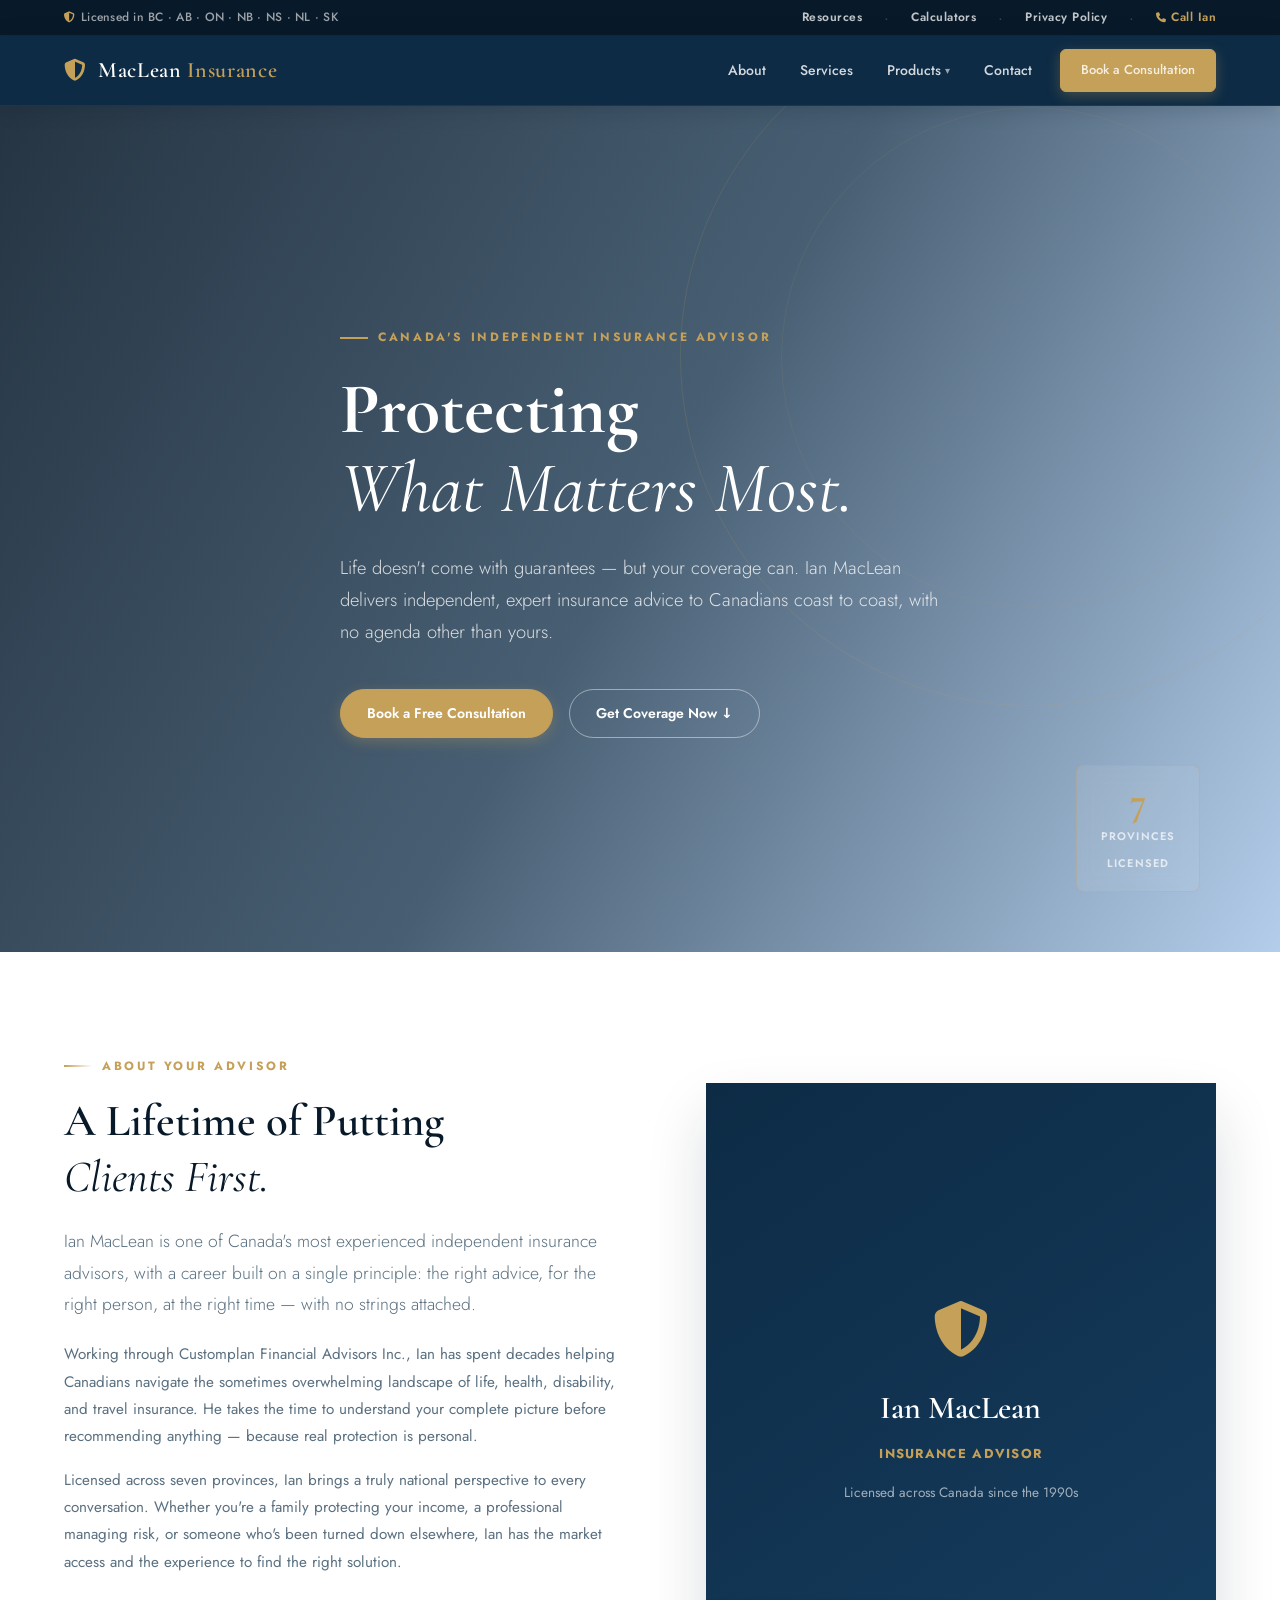
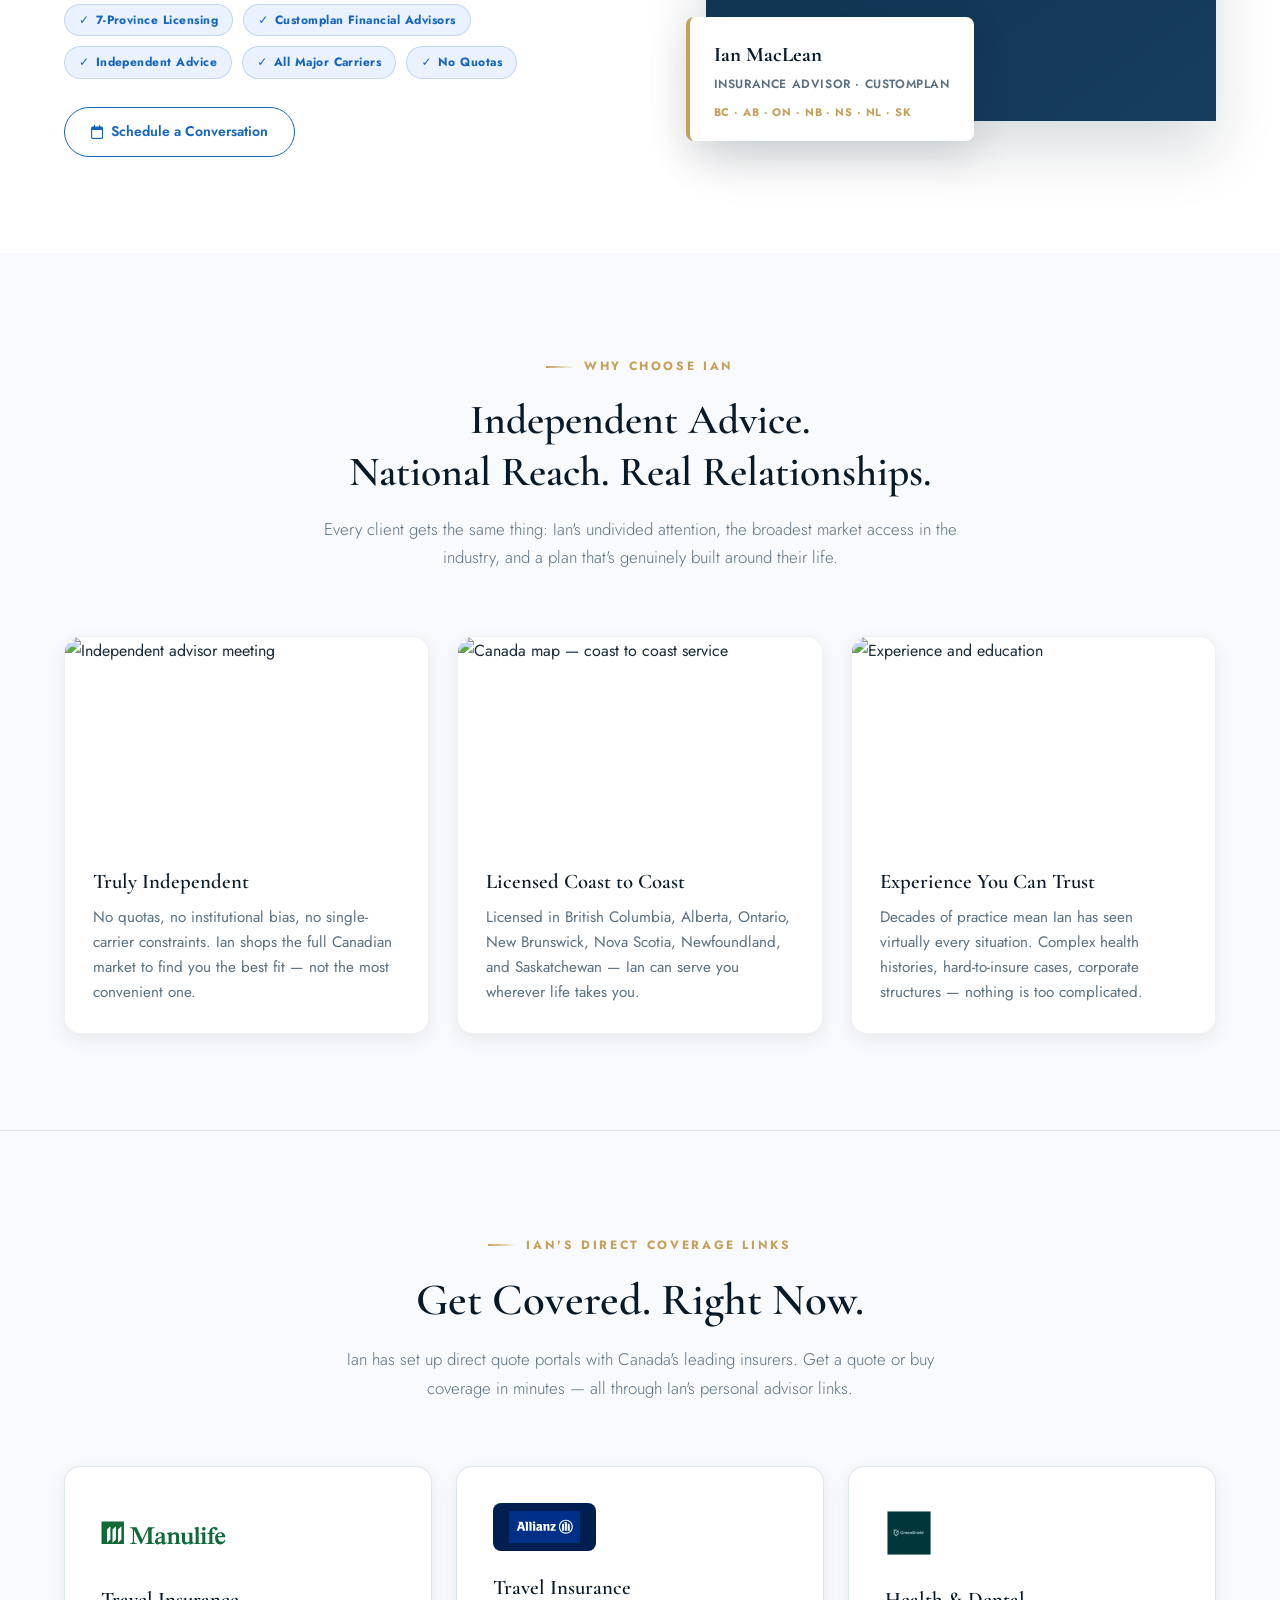
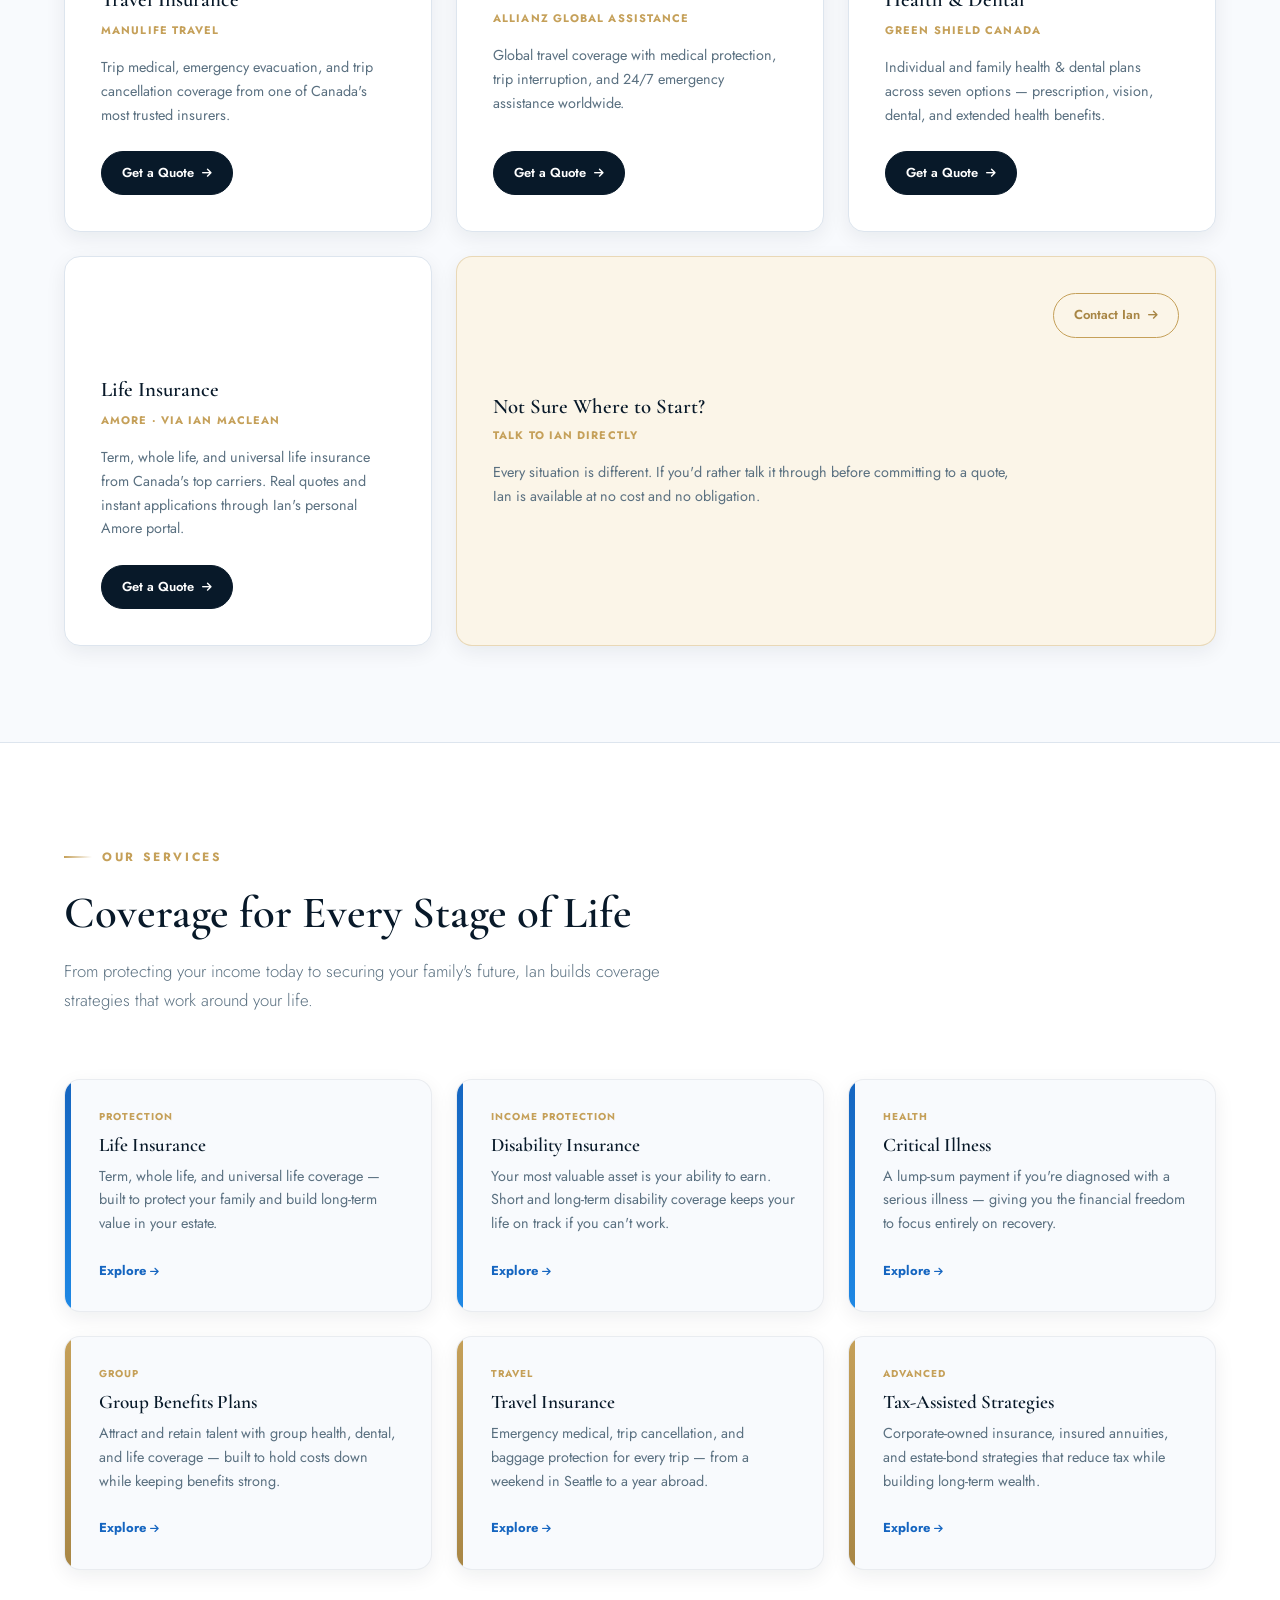
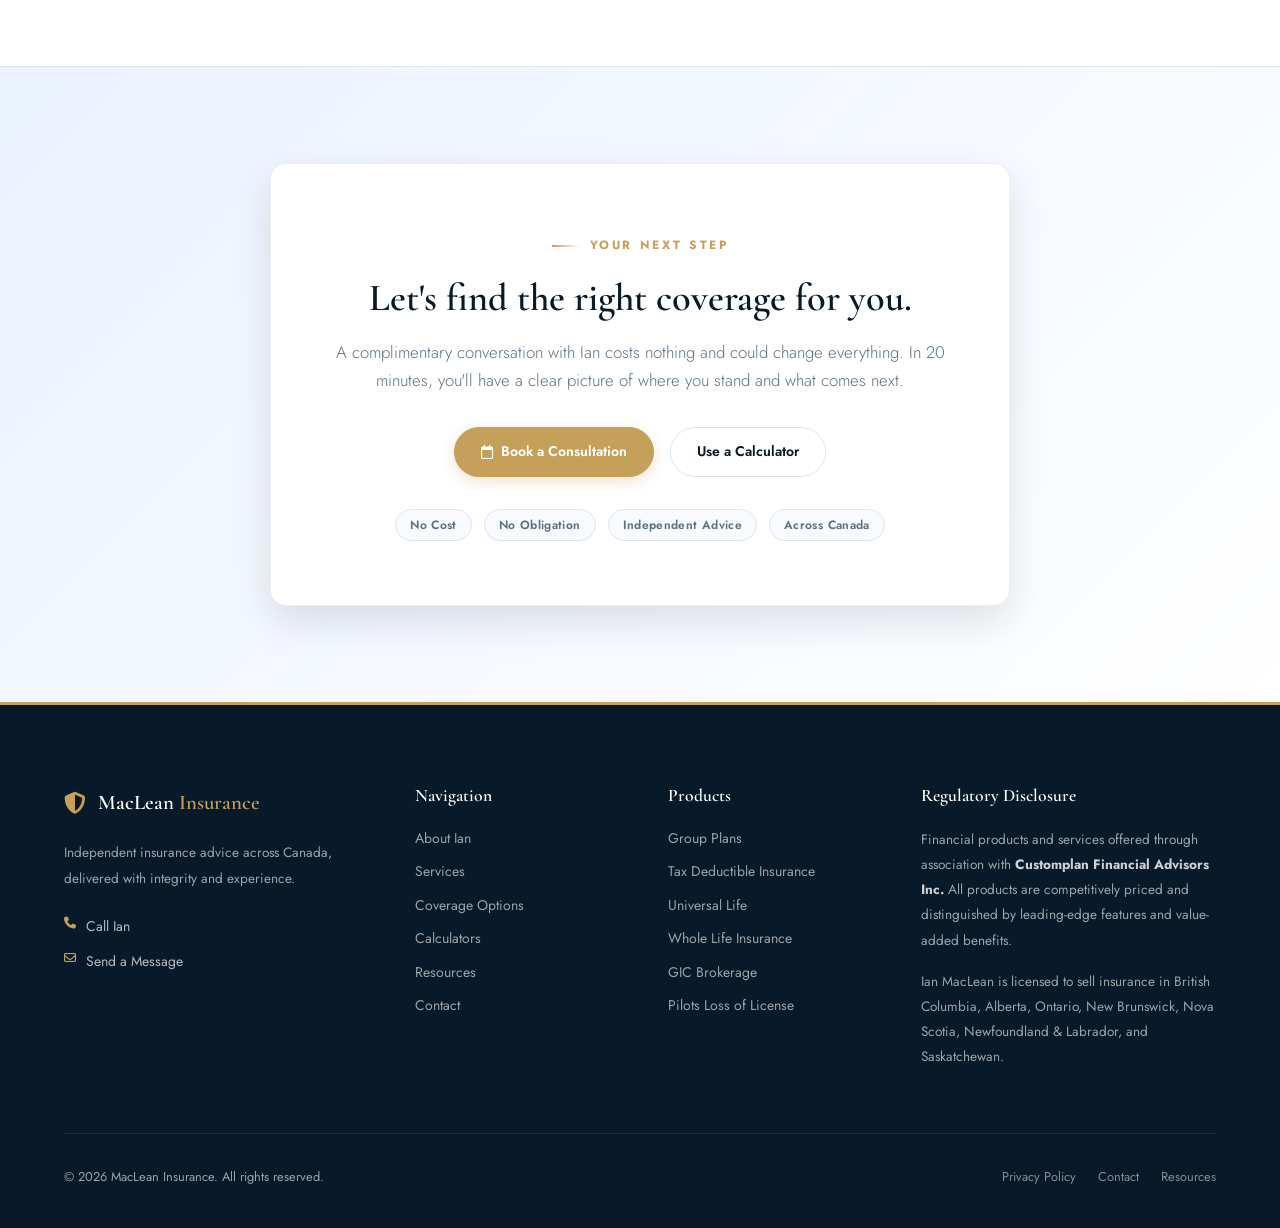
==== commit 89e4c348: "Redesign: shield logo, white content pages, real provider logos, no AI language - Replace blue M box" ====
--- a/index.html
+++ b/index.html
@@ -40,7 +40,7 @@
   <nav class="navbar">
     <div class="wrap">
       <a href="index.html" class="logo">
-        <div class="logo-icon">M</div>
+        <i class="fa-solid fa-shield-halved logo-shield"></i>
         <span class="logo-text">MacLean <span>Insurance</span></span>
       </a>
       <div class="nav-links">
@@ -185,64 +185,71 @@
       <div class="coverage-header">
         <div class="kicker">Ian's Direct Coverage Links</div>
         <h2 id="coverage-title">Get Covered. Right Now.</h2>
-        <p>Ian has set up direct quote portals with Canada's leading insurers. Get an instant quote or purchase coverage in minutes — all through Ian's personal advisor links.</p>
+        <p>Ian has set up direct quote portals with Canada's leading insurers. Get a quote or buy coverage in minutes — all through Ian's personal advisor links.</p>
       </div>
 
       <div class="coverage-grid">
 
         <!-- Travel Insurance — Manulife -->
         <div class="coverage-card">
-          <div class="coverage-icon">✈️</div>
+          <div class="coverage-logo-wrap">
+            <img src="assets/logos/manulife.svg" alt="Manulife" class="coverage-logo">
+          </div>
           <h3>Travel Insurance</h3>
           <div class="provider-label">Manulife Travel</div>
-          <p>Comprehensive trip medical, emergency evacuation, and travel cancellation coverage from one of Canada's most trusted insurers. Quote and buy in minutes.</p>
+          <p>Trip medical, emergency evacuation, and trip cancellation coverage from one of Canada's most trusted insurers.</p>
           <a href="https://www.manulife-travel.ca/dist/home.html?as=wlimf" target="_blank" rel="noopener" class="btn">
-            Quote Travel Insurance <i class="fa-solid fa-arrow-right" style="font-size:11px;"></i>
+            Get a Quote <i class="fa-solid fa-arrow-right" style="font-size:11px;"></i>
           </a>
         </div>
 
         <!-- Travel Insurance — Allianz -->
         <div class="coverage-card">
-          <div class="coverage-icon">🌐</div>
+          <div class="coverage-logo-wrap logo-dark-bg">
+            <img src="assets/logos/allianz.svg" alt="Allianz Global Assistance" class="coverage-logo">
+          </div>
           <h3>Travel Insurance</h3>
-          <div class="provider-label">Allianz Global</div>
-          <p>Premium global travel protection with comprehensive medical coverage, trip interruption, and 24/7 emergency assistance from a world leader in travel insurance.</p>
+          <div class="provider-label">Allianz Global Assistance</div>
+          <p>Global travel coverage with medical protection, trip interruption, and 24/7 emergency assistance worldwide.</p>
           <a href="https://b2c.advisormax.ca/CPF7" target="_blank" rel="noopener" class="btn">
-            Quote Travel Insurance <i class="fa-solid fa-arrow-right" style="font-size:11px;"></i>
+            Get a Quote <i class="fa-solid fa-arrow-right" style="font-size:11px;"></i>
           </a>
         </div>
 
         <!-- Health & Dental — Green Shield -->
         <div class="coverage-card">
-          <div class="coverage-icon">🦷</div>
+          <div class="coverage-logo-wrap">
+            <img src="assets/logos/greenshield.png" alt="Green Shield Canada" class="coverage-logo">
+          </div>
           <h3>Health &amp; Dental</h3>
           <div class="provider-label">Green Shield Canada</div>
-          <p>Individual and family health &amp; dental plans across seven plan options — from basic prescription coverage to comprehensive vision, dental, and extended health.</p>
+          <p>Individual and family health &amp; dental plans across seven options — prescription, vision, dental, and extended health benefits.</p>
           <a href="https://mygscadvantage.ca/Quote/AllProducts?mgaid=7538&oid=1316&aid=N0305" target="_blank" rel="noopener" class="btn">
-            Quote Health &amp; Dental <i class="fa-solid fa-arrow-right" style="font-size:11px;"></i>
+            Get a Quote <i class="fa-solid fa-arrow-right" style="font-size:11px;"></i>
           </a>
         </div>
 
         <!-- Life Insurance — Amore -->
-        <div class="coverage-card" style="grid-column: span 1;">
-          <div class="coverage-icon">❤️</div>
+        <div class="coverage-card">
+          <div class="coverage-logo-wrap">
+            <img src="assets/logos/humania.svg" alt="Amore — Humania" class="coverage-logo" style="max-height:44px;">
+          </div>
           <h3>Life Insurance</h3>
           <div class="provider-label">Amore · Via Ian MacLean</div>
-          <p>Term, whole life, and universal life insurance from Canada's top carriers. Use Ian's personal Amore portal to get a real quote and start an application instantly.</p>
+          <p>Term, whole life, and universal life insurance from Canada's top carriers. Real quotes and instant applications through Ian's personal Amore portal.</p>
           <a href="https://amore.riskdx.ca/sales/quote/personal?agent=Ian%20MacLean&ln=en" target="_blank" rel="noopener" class="btn">
-            Quote Life Insurance <i class="fa-solid fa-arrow-right" style="font-size:11px;"></i>
-          </a>
-        </div>
-
-        <!-- All Quotes — Contact Ian -->
-        <div class="coverage-card" style="background:rgba(197,160,89,.08);border-color:rgba(197,160,89,.25);">
-          <div class="coverage-icon" style="background:rgba(197,160,89,.2);border-color:rgba(197,160,89,.3);">💬</div>
-          <h3>Not Sure Where to Start?</h3>
-          <div class="provider-label">Talk to Ian Directly</div>
-          <p>Every situation is different. If you'd prefer to talk it through before committing to a quote, Ian is available for a no-cost, no-obligation consultation.</p>
-          <a href="contact.html" class="btn" style="background:transparent;border-color:rgba(197,160,89,.5);color:var(--gold);">
-            Contact Ian <i class="fa-solid fa-arrow-right" style="font-size:11px;"></i>
-          </a>
+            Get a Quote <i class="fa-solid fa-arrow-right" style="font-size:11px;"></i>
+          </a>
+        </div>
+
+        <!-- Contact Ian -->
+        <div class="coverage-card coverage-card-contact">
+          <div style="flex:1;">
+            <h3 style="color:var(--navy);margin-bottom:.35rem;">Not Sure Where to Start?</h3>
+            <div class="provider-label">Talk to Ian Directly</div>
+            <p>Every situation is different. If you'd rather talk it through before committing to a quote, Ian is available at no cost and no obligation.</p>
+          </div>
+          <a href="contact.html" class="btn btn-contact">Contact Ian <i class="fa-solid fa-arrow-right" style="font-size:11px;"></i></a>
         </div>
 
       </div>
@@ -256,7 +263,7 @@
       <div class="services-header">
         <div class="kicker">Our Services</div>
         <h2 id="services-title">Coverage for Every Stage of Life</h2>
-        <p>From protecting your income today to securing your family's future, Ian builds comprehensive coverage strategies that grow with you.</p>
+        <p>From protecting your income today to securing your family's future, Ian builds coverage strategies that work around your life.</p>
       </div>
 
       <div class="services-grid">
@@ -266,7 +273,7 @@
           <div class="service-card-body">
             <div class="service-card-type">Protection</div>
             <h3>Life Insurance</h3>
-            <p>Term, whole life, and universal life coverage — structured to protect your family and maximize long-term value in your estate.</p>
+            <p>Term, whole life, and universal life coverage — built to protect your family and build long-term value in your estate.</p>
             <a href="services.html" class="link">Explore <i class="fa-solid fa-arrow-right" style="font-size:10px;"></i></a>
           </div>
         </div>
@@ -296,7 +303,7 @@
           <div class="service-card-body">
             <div class="service-card-type">Group</div>
             <h3>Group Benefits Plans</h3>
-            <p>Attract and retain talent with comprehensive group health, dental, and life coverage — structured to minimize cost and maximize value.</p>
+            <p>Attract and retain talent with group health, dental, and life coverage — built to hold costs down while keeping benefits strong.</p>
             <a href="https://www.macleaninsurance.com/group-plans" target="_blank" class="link">Explore <i class="fa-solid fa-arrow-right" style="font-size:10px;"></i></a>
           </div>
         </div>
@@ -361,7 +368,7 @@
         <!-- Brand -->
         <div>
           <div style="display:flex;align-items:center;gap:12px;margin-bottom:1.25rem;">
-            <div class="logo-icon" style="width:34px;height:34px;font-size:16px;">M</div>
+            <i class="fa-solid fa-shield-halved" style="font-size:22px;color:var(--gold);flex-shrink:0;"></i>
             <span style="font-family:var(--font-head);font-size:1.3rem;font-weight:600;color:var(--white);">MacLean <span style="color:var(--gold);">Insurance</span></span>
           </div>
           <p>Independent insurance advice across Canada, delivered with integrity and experience.</p>
--- a/css/style.css
+++ b/css/style.css
@@ -201,18 +201,9 @@
   gap: 12px;
   text-decoration: none;
 }
-.logo-icon {
-  width: 36px;
-  height: 36px;
-  background: var(--blue);
-  border-radius: 8px;
-  display: flex;
-  align-items: center;
-  justify-content: center;
-  font-family: var(--font-head);
-  font-size: 18px;
-  font-weight: 700;
-  color: var(--white);
+.logo-shield {
+  font-size: 22px;
+  color: var(--gold);
   flex-shrink: 0;
 }
 .logo-text {
@@ -551,22 +542,14 @@
 /* ── INSTANT COVERAGE SECTION ─────────────────────────── */
 .coverage-section {
   padding: 6rem 0;
-  background: var(--navy);
-  position: relative;
-  overflow: hidden;
-}
-.coverage-section::before {
-  content: '';
-  position: absolute; inset: 0;
-  background: radial-gradient(ellipse at 30% 50%, rgba(21,101,192,.2) 0%, transparent 60%);
-  pointer-events: none;
-}
-.coverage-section .wrap { position: relative; z-index: 1; }
+  background: var(--cream);
+  border-top: 1px solid var(--border);
+  border-bottom: 1px solid var(--border);
+}
 .coverage-header { text-align: center; margin-bottom: 4rem; }
 .coverage-header .kicker { justify-content: center; }
-.coverage-header .kicker::before { display: none; }
-.coverage-header h2 { font-size: clamp(2rem, 3.5vw, 2.8rem); color: var(--white); margin-bottom: 1rem; }
-.coverage-header p { font-size: 1.05rem; color: rgba(255,255,255,.7); max-width: 620px; margin: 0 auto; font-weight: 300; }
+.coverage-header h2 { font-size: clamp(2rem, 3.5vw, 2.8rem); color: var(--navy); margin-bottom: 1rem; }
+.coverage-header p { font-size: 1.05rem; color: var(--text-light); max-width: 620px; margin: 0 auto; font-weight: 300; }
 
 .coverage-grid {
   display: grid;
@@ -574,36 +557,42 @@
   gap: 24px;
 }
 .coverage-card {
-  background: rgba(255,255,255,.05);
-  border: 1px solid rgba(255,255,255,.1);
+  background: var(--white);
+  border: 1px solid var(--border);
   border-radius: var(--radius);
   padding: 2.25rem;
   display: flex;
   flex-direction: column;
   align-items: flex-start;
   transition: all .3s var(--ease);
-  backdrop-filter: blur(4px);
+  box-shadow: var(--shadow-sm);
 }
 .coverage-card:hover {
-  background: rgba(255,255,255,.09);
-  border-color: rgba(197,160,89,.35);
+  border-color: var(--gold);
   transform: translateY(-4px);
-}
-.coverage-icon {
-  width: 52px; height: 52px;
+  box-shadow: var(--shadow-md);
+}
+.coverage-logo-wrap {
+  height: 60px;
+  display: flex;
+  align-items: center;
+  margin-bottom: 1.5rem;
+}
+.coverage-logo-wrap.logo-dark-bg {
+  background: #001E50;
   border-radius: var(--radius-sm);
-  background: rgba(21,101,192,.3);
-  border: 1px solid rgba(21,101,192,.4);
-  display: flex;
-  align-items: center;
-  justify-content: center;
-  font-size: 22px;
-  margin-bottom: 1.25rem;
-  flex-shrink: 0;
-}
+  padding: 8px 16px;
+  height: auto;
+}
+.coverage-logo {
+  max-height: 48px;
+  max-width: 180px;
+  object-fit: contain;
+}
+.coverage-logo-wrap.logo-dark-bg .coverage-logo { max-height: 32px; }
 .coverage-card h3 {
   font-size: 1.3rem;
-  color: var(--white);
+  color: var(--navy);
   margin-bottom: .5rem;
 }
 .coverage-card .provider-label {
@@ -616,24 +605,42 @@
 }
 .coverage-card p {
   font-size: .9rem;
-  color: rgba(255,255,255,.65);
+  color: var(--text-light);
   line-height: 1.65;
   flex: 1;
   margin-bottom: 1.5rem;
 }
 .coverage-card .btn {
   align-self: flex-start;
-  background: var(--gold);
+  background: var(--navy);
   color: var(--white);
+  border-color: var(--navy);
+  font-size: 13px;
+  padding: 10px 20px;
+}
+.coverage-card .btn:hover {
+  background: var(--blue);
+  border-color: var(--blue);
+  transform: translateY(-2px);
+}
+.coverage-card-contact {
+  grid-column: span 2;
+  flex-direction: row;
+  align-items: center;
+  gap: 2.5rem;
+  background: var(--gold-pale);
+  border-color: rgba(197,160,89,.35);
+}
+.coverage-card-contact p { margin-bottom: 0; flex: unset; }
+.coverage-card-contact .btn-contact {
+  flex-shrink: 0;
+  background: transparent;
+  color: var(--gold-hover);
   border-color: var(--gold);
   font-size: 13px;
   padding: 10px 20px;
 }
-.coverage-card .btn:hover {
-  background: var(--gold-hover);
-  border-color: var(--gold-hover);
-  transform: translateY(-2px);
-}
+.coverage-card-contact .btn-contact:hover { background: var(--gold); color: var(--white); }
 
 /* ── SERVICES SECTION ─────────────────────────────────── */
 .services-section {
